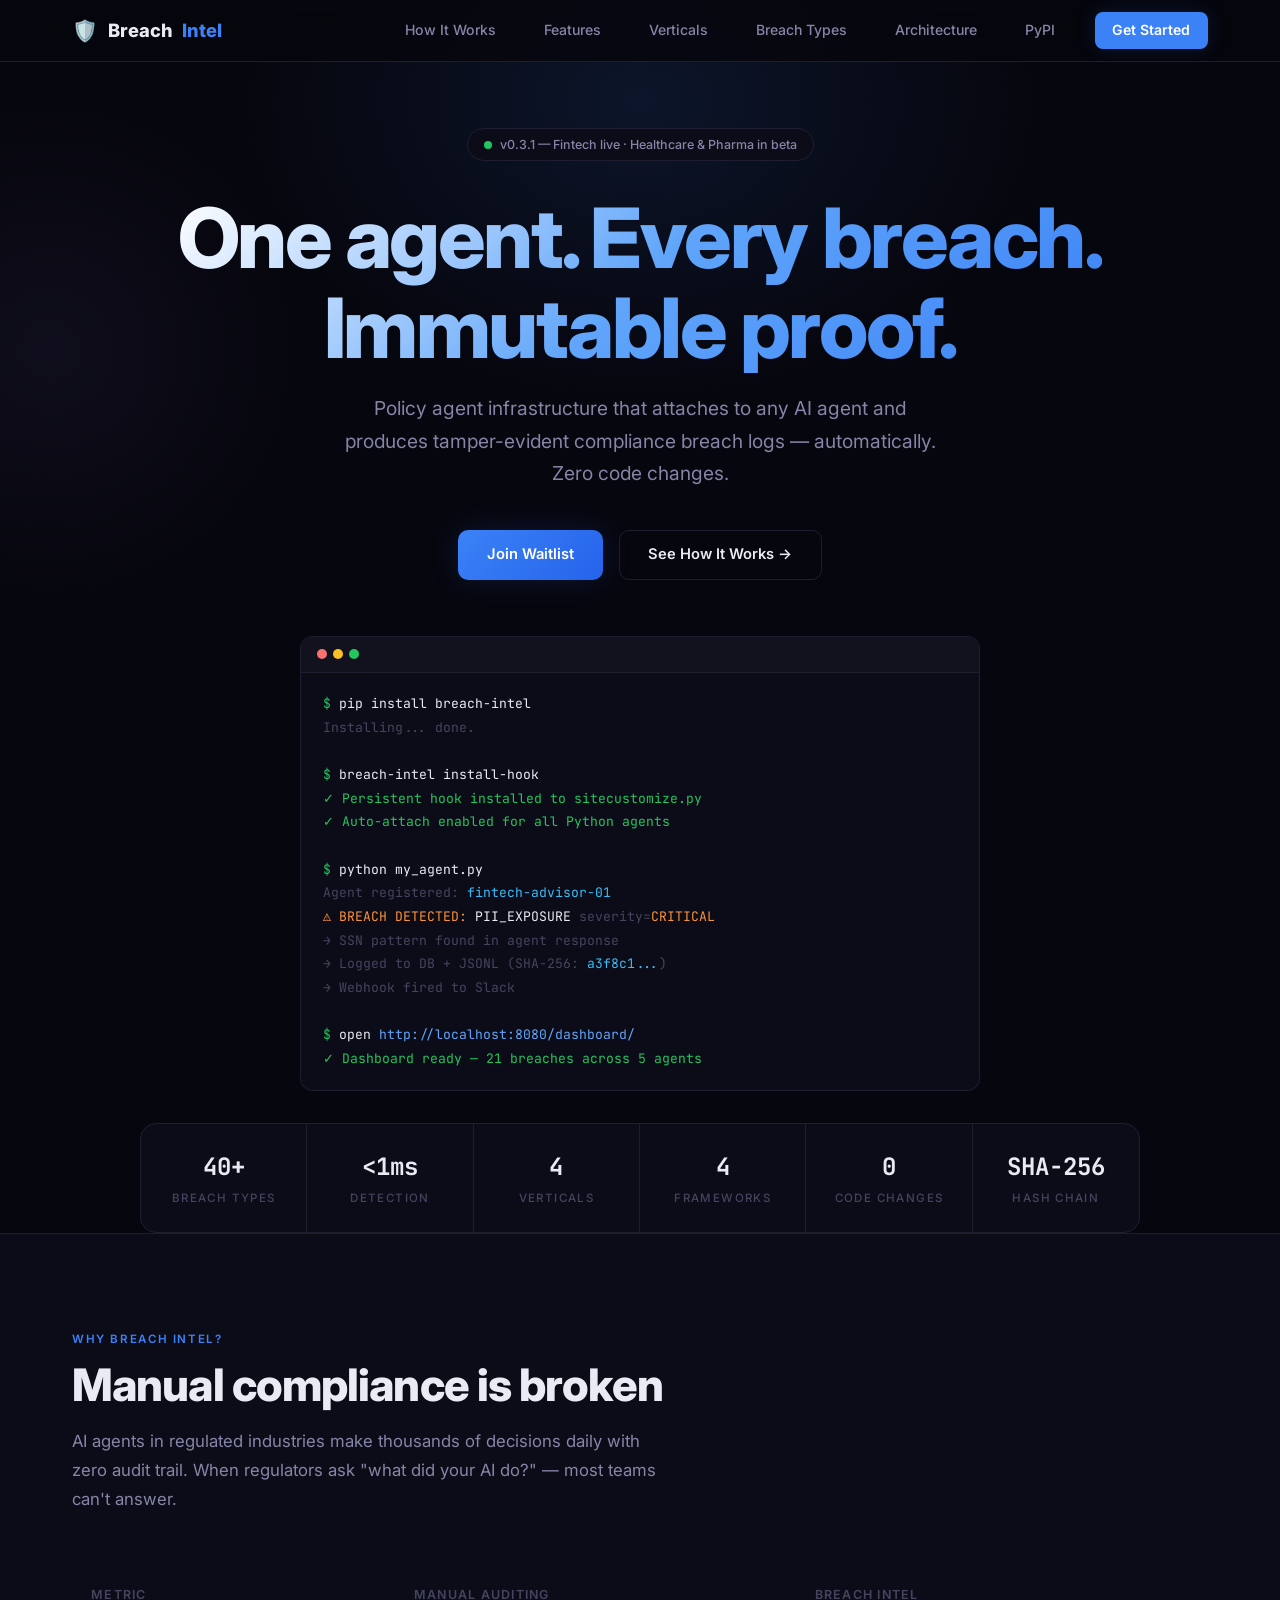
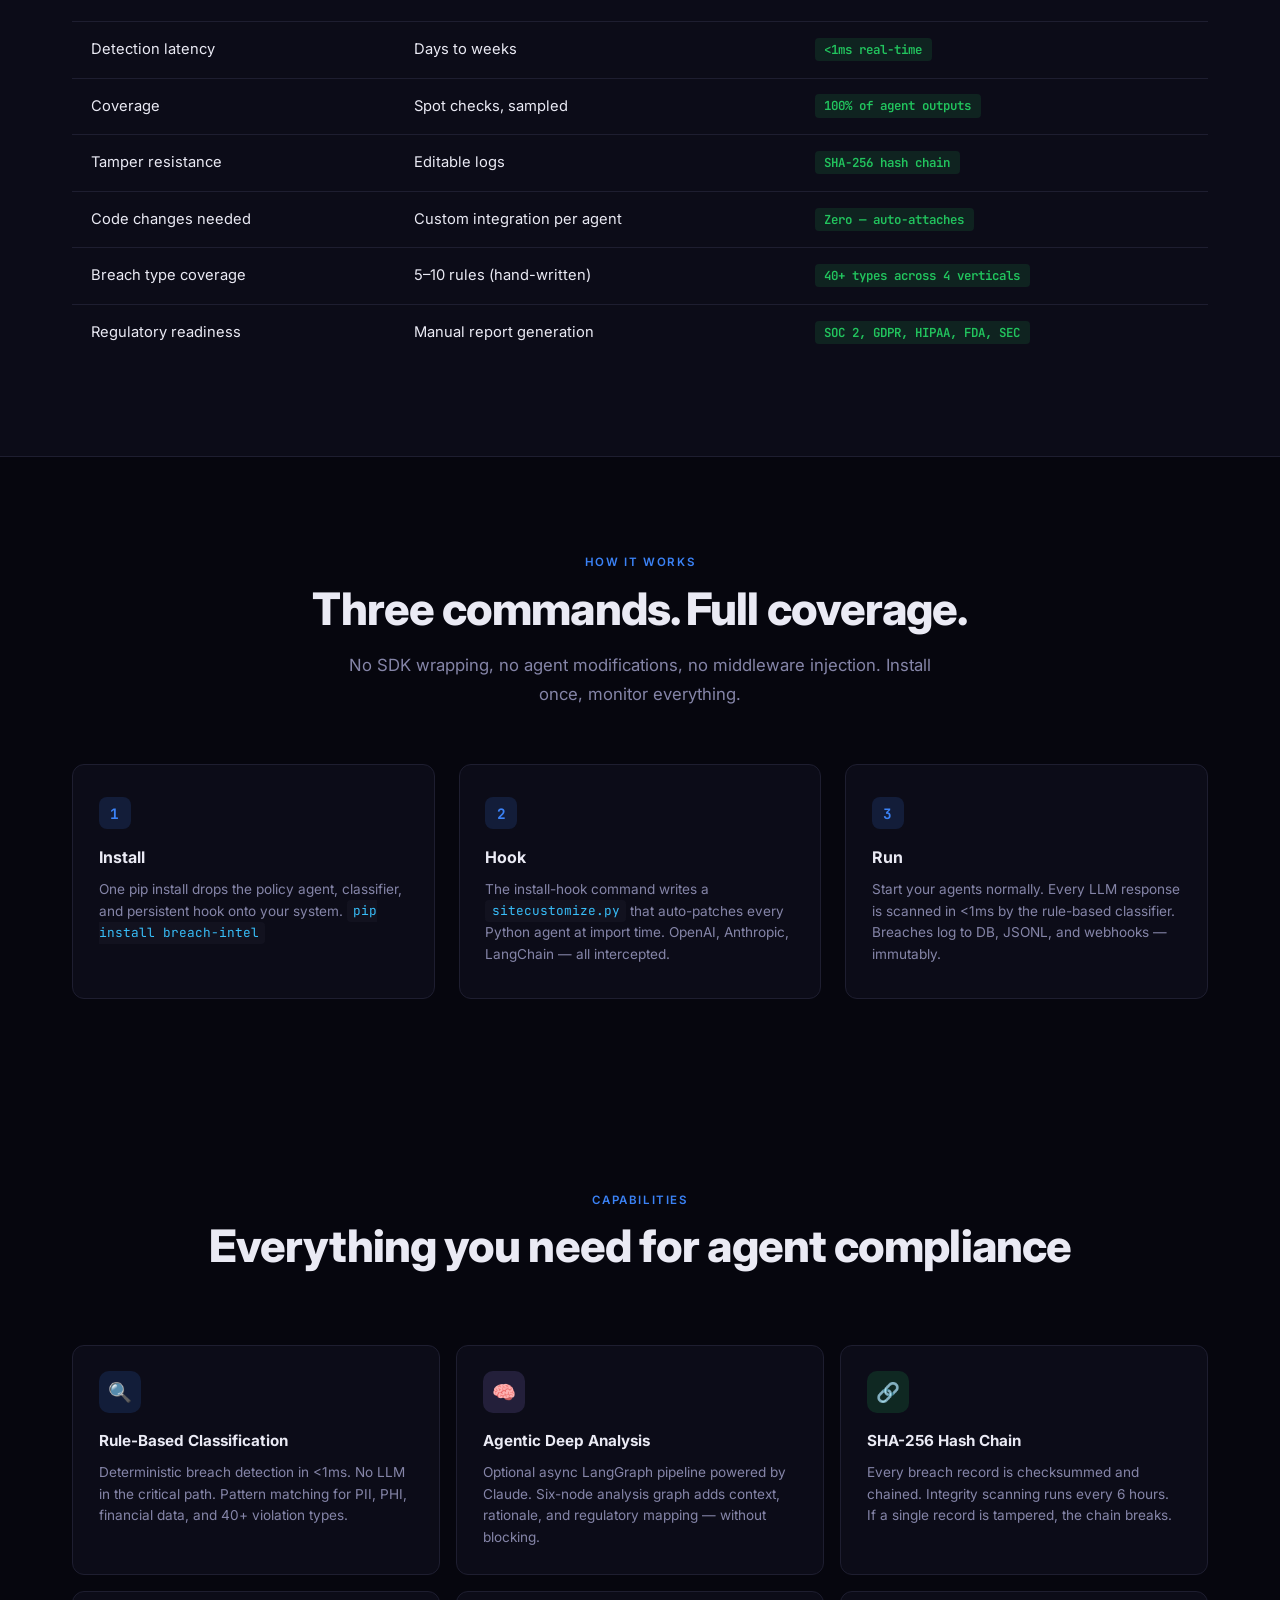
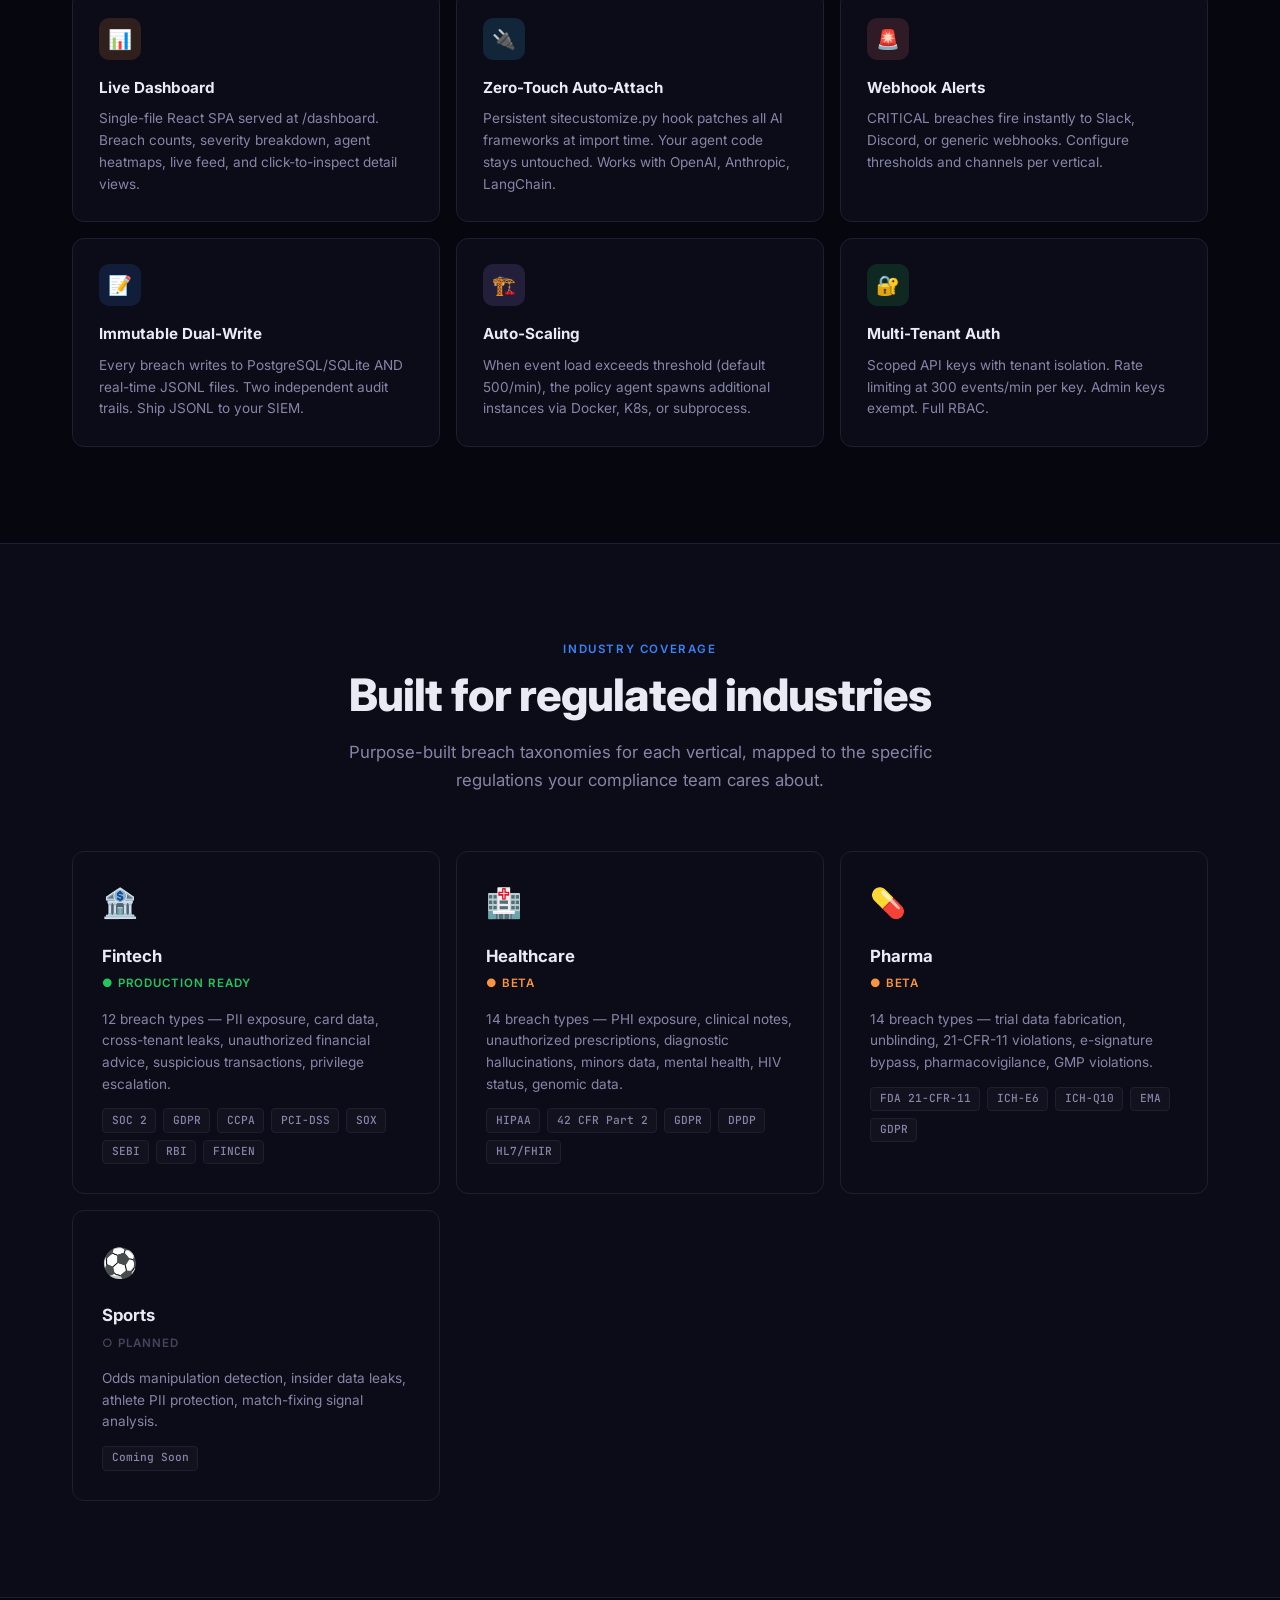
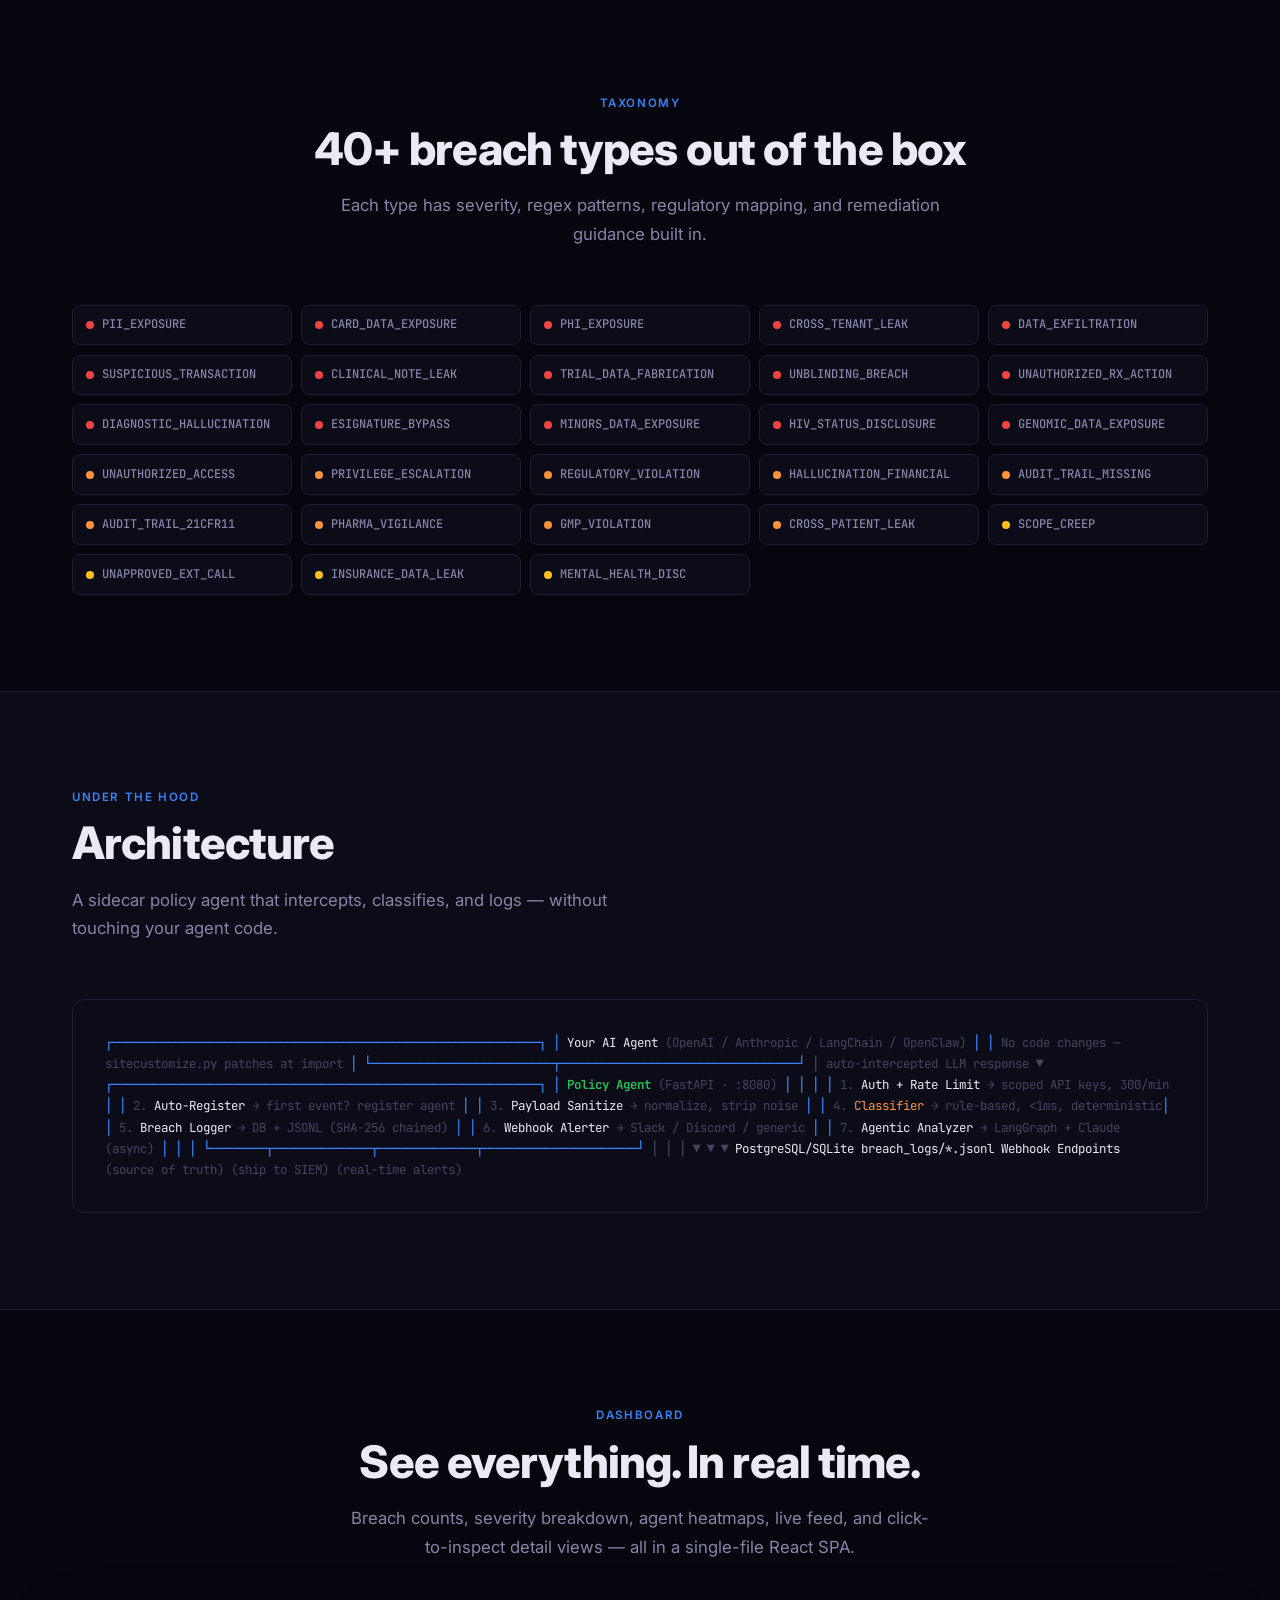
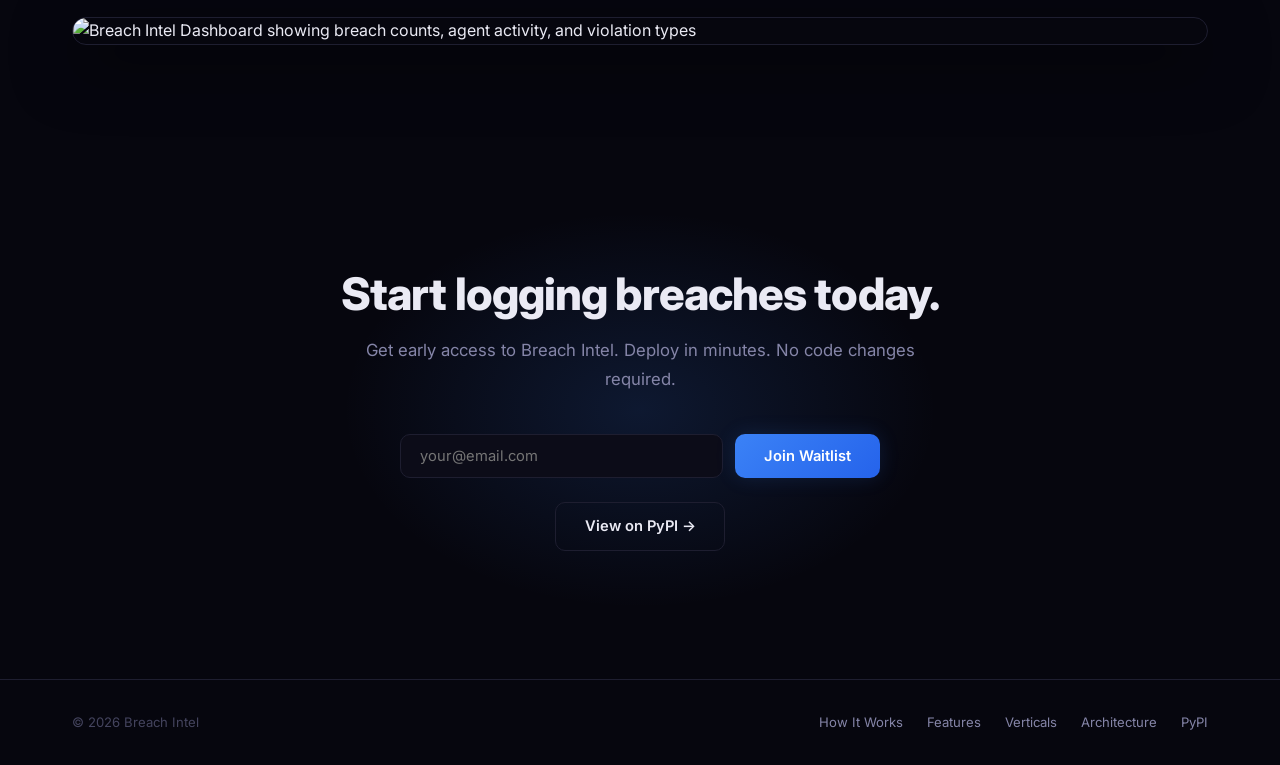
==== index.html @ ddb4b216 "Redesign landing page in SuperFastClaw style" ====
<!DOCTYPE html>
<html lang="en">
<head>
  <meta charset="UTF-8">
  <meta name="viewport" content="width=device-width, initial-scale=1.0">
  <title>Breach Intel — The Audit Layer for AI Agents</title>
  <meta name="description" content="Attach to any AI agent. Log every compliance breach. Immutably. Zero code changes.">
  <meta property="og:title" content="Breach Intel — The Audit Layer for AI Agents">
  <meta property="og:description" content="Policy agent infrastructure that attaches to any AI agent and produces tamper-evident breach audit logs — automatically.">
  <meta property="og:type" content="website">
  <meta name="twitter:card" content="summary_large_image">
  <link rel="icon" href="data:image/svg+xml,<svg xmlns='http://www.w3.org/2000/svg' viewBox='0 0 100 100'><text y='.9em' font-size='90'>🛡️</text></svg>">
  <link rel="preconnect" href="https://fonts.googleapis.com">
  <link rel="preconnect" href="https://fonts.gstatic.com" crossorigin>
  <link href="https://fonts.googleapis.com/css2?family=Inter:wght@400;500;600;700;800&family=JetBrains+Mono:wght@400;500;600&display=swap" rel="stylesheet">
  <style>
    :root {
      --bg: #06060e;
      --bg-surface: #0c0c18;
      --bg-elevated: #12121f;
      --border: #1e1e30;
      --border-hover: #2a2a44;
      --accent: #3b82f6;
      --accent-secondary: #60a5fa;
      --accent-glow: rgba(59, 130, 246, 0.15);
      --accent-glow-strong: rgba(59, 130, 246, 0.3);
      --text: #eaeaf4;
      --text-muted: #8585a8;
      --text-faint: #44445e;
      --red: #f87171;
      --orange: #fb923c;
      --yellow: #fbbf24;
      --green: #22c55e;
      --purple: #a78bfa;
      --cyan: #38bdf8;
      --critical: #ef4444;
    }

    * { margin: 0; padding: 0; box-sizing: border-box; }

    html { scroll-behavior: smooth; }

    body {
      font-family: 'Inter', -apple-system, BlinkMacSystemFont, 'Segoe UI', sans-serif;
      background: var(--bg);
      color: var(--text);
      line-height: 1.6;
      overflow-x: hidden;
    }

    code, pre, .mono {
      font-family: 'JetBrains Mono', 'Fira Code', monospace;
    }

    .container {
      max-width: 1200px;
      margin: 0 auto;
      padding: 0 2rem;
    }

    /* ── Nav ── */
    nav {
      position: fixed;
      top: 0;
      width: 100%;
      z-index: 100;
      background: rgba(6, 6, 14, 0.85);
      backdrop-filter: blur(20px);
      -webkit-backdrop-filter: blur(20px);
      border-bottom: 1px solid var(--border);
      padding: 0.75rem 0;
    }
    .nav-inner {
      max-width: 1200px;
      margin: 0 auto;
      padding: 0 2rem;
      display: flex;
      align-items: center;
      justify-content: space-between;
    }
    .nav-brand {
      display: flex;
      align-items: center;
      gap: 0.6rem;
      font-weight: 800;
      font-size: 1.15rem;
      color: var(--text);
      text-decoration: none;
    }
    .nav-brand .shield { font-size: 1.3rem; }
    .nav-brand .highlight { color: var(--accent); }
    .nav-links { display: flex; gap: 2rem; align-items: center; }
    .nav-links a {
      color: var(--text-muted);
      text-decoration: none;
      font-size: 0.88rem;
      font-weight: 500;
      transition: color 0.2s;
      padding: 0.3rem 0.5rem;
      border-radius: 6px;
    }
    .nav-links a:hover { color: var(--text); background: rgba(255,255,255,0.04); }
    .nav-cta {
      background: var(--accent) !important;
      color: #fff !important;
      padding: 0.45rem 1.1rem !important;
      border-radius: 8px !important;
      font-weight: 600 !important;
      box-shadow: 0 0 20px var(--accent-glow);
      transition: all 0.2s !important;
    }
    .nav-cta:hover {
      background: #2563eb !important;
      box-shadow: 0 0 30px var(--accent-glow-strong) !important;
      transform: translateY(-1px) !important;
    }

    /* ── Hero ── */
    .hero {
      min-height: 100vh;
      display: flex;
      flex-direction: column;
      align-items: center;
      justify-content: center;
      text-align: center;
      padding: 8rem 2rem 4rem;
      position: relative;
      overflow: hidden;
    }
    .hero::before {
      content: '';
      position: absolute;
      top: -200px;
      left: 50%;
      transform: translateX(-50%);
      width: 800px;
      height: 600px;
      background: radial-gradient(ellipse, rgba(59,130,246,0.12) 0%, transparent 70%);
      pointer-events: none;
    }
    .hero::after {
      content: '';
      position: absolute;
      top: 100px;
      left: -200px;
      width: 500px;
      height: 500px;
      background: radial-gradient(ellipse, rgba(167,139,250,0.06) 0%, transparent 70%);
      pointer-events: none;
    }

    .hero-badge {
      display: inline-flex;
      align-items: center;
      gap: 0.5rem;
      padding: 0.35rem 1rem;
      border: 1px solid var(--border);
      border-radius: 100px;
      font-size: 0.78rem;
      font-weight: 500;
      color: var(--text-muted);
      background: var(--bg-surface);
      margin-bottom: 2rem;
      position: relative;
      z-index: 1;
    }
    .pulse-dot {
      width: 8px;
      height: 8px;
      border-radius: 50%;
      background: var(--green);
      animation: pulse 2s ease-in-out infinite;
    }
    @keyframes pulse {
      0%, 100% { opacity: 1; }
      50% { opacity: 0.4; }
    }

    .hero h1 {
      font-size: clamp(2.8rem, 7vw, 5.2rem);
      font-weight: 800;
      line-height: 1.08;
      letter-spacing: -0.03em;
      margin-bottom: 1.2rem;
      position: relative;
      z-index: 1;
      background: linear-gradient(135deg, #fff 0%, var(--accent-secondary) 50%, var(--accent) 100%);
      -webkit-background-clip: text;
      -webkit-text-fill-color: transparent;
      background-clip: text;
    }

    .hero-sub {
      font-size: clamp(1rem, 2vw, 1.2rem);
      color: var(--text-muted);
      max-width: 600px;
      margin: 0 auto 2.5rem;
      line-height: 1.7;
      position: relative;
      z-index: 1;
    }

    .hero-ctas {
      display: flex;
      gap: 1rem;
      justify-content: center;
      flex-wrap: wrap;
      margin-bottom: 3.5rem;
      position: relative;
      z-index: 1;
    }

    .btn {
      display: inline-flex;
      align-items: center;
      gap: 0.5rem;
      padding: 0.75rem 1.8rem;
      border-radius: 10px;
      font-size: 0.92rem;
      font-weight: 600;
      text-decoration: none;
      transition: all 0.2s;
      cursor: pointer;
      border: none;
      font-family: inherit;
    }
    .btn-primary {
      background: linear-gradient(135deg, var(--accent), #2563eb);
      color: #fff;
      box-shadow: 0 0 30px var(--accent-glow);
    }
    .btn-primary:hover {
      box-shadow: 0 0 40px var(--accent-glow-strong);
      transform: translateY(-2px);
    }
    .btn-ghost {
      background: transparent;
      color: var(--text);
      border: 1px solid var(--border);
    }
    .btn-ghost:hover {
      border-color: var(--border-hover);
      background: rgba(255,255,255,0.03);
      transform: translateY(-2px);
    }

    /* ── Terminal ── */
    .terminal {
      background: var(--bg-surface);
      border: 1px solid var(--border);
      border-radius: 12px;
      max-width: 680px;
      width: 100%;
      text-align: left;
      overflow: hidden;
      position: relative;
      z-index: 1;
    }
    .terminal-bar {
      display: flex;
      align-items: center;
      gap: 6px;
      padding: 0.8rem 1rem;
      background: var(--bg-elevated);
      border-bottom: 1px solid var(--border);
    }
    .terminal-dot {
      width: 10px;
      height: 10px;
      border-radius: 50%;
    }
    .terminal-dot.r { background: #f87171; }
    .terminal-dot.y { background: #fbbf24; }
    .terminal-dot.g { background: #22c55e; }
    .terminal-body {
      padding: 1.2rem 1.4rem;
      font-family: 'JetBrains Mono', monospace;
      font-size: 0.82rem;
      line-height: 1.8;
      color: var(--text-muted);
      overflow-x: auto;
    }
    .terminal-body .prompt { color: var(--green); }
    .terminal-body .cmd { color: var(--text); }
    .terminal-body .flag { color: var(--cyan); }
    .terminal-body .output { color: var(--text-faint); }
    .terminal-body .success { color: var(--green); }
    .terminal-body .warn { color: var(--orange); }
    .terminal-body .url { color: var(--accent-secondary); }

    /* ── Stats Bar ── */
    .stats-bar {
      border: 1px solid var(--border);
      border-radius: 16px;
      background: var(--bg-surface);
      display: grid;
      grid-template-columns: repeat(6, 1fr);
      max-width: 1000px;
      margin: -2rem auto 0;
      position: relative;
      z-index: 2;
    }
    .stat-cell {
      padding: 1.5rem 1rem;
      text-align: center;
      border-right: 1px solid var(--border);
    }
    .stat-cell:last-child { border-right: none; }
    .stat-value {
      font-family: 'JetBrains Mono', monospace;
      font-size: 1.5rem;
      font-weight: 700;
      color: var(--text);
      margin-bottom: 0.2rem;
    }
    .stat-label {
      font-size: 0.72rem;
      text-transform: uppercase;
      letter-spacing: 0.12em;
      color: var(--text-faint);
      font-weight: 500;
    }

    /* ── Section Common ── */
    section {
      padding: 6rem 0;
    }
    .section-eyebrow {
      font-size: 0.72rem;
      text-transform: uppercase;
      letter-spacing: 0.14em;
      color: var(--accent);
      font-weight: 600;
      margin-bottom: 0.75rem;
    }
    .section-title {
      font-size: clamp(1.8rem, 3.5vw, 2.8rem);
      font-weight: 800;
      letter-spacing: -0.02em;
      margin-bottom: 1rem;
      line-height: 1.15;
    }
    .section-sub {
      font-size: 1.05rem;
      color: var(--text-muted);
      max-width: 600px;
      line-height: 1.7;
    }
    .section-header {
      margin-bottom: 3.5rem;
    }
    .section-header.center {
      text-align: center;
      display: flex;
      flex-direction: column;
      align-items: center;
    }

    /* ── Comparison Table ── */
    .comparison-section {
      background: var(--bg-surface);
      border-top: 1px solid var(--border);
      border-bottom: 1px solid var(--border);
    }
    .comparison-table {
      width: 100%;
      border-collapse: collapse;
      margin-top: 0.5rem;
    }
    .comparison-table th {
      text-align: left;
      padding: 1rem 1.2rem;
      font-size: 0.78rem;
      text-transform: uppercase;
      letter-spacing: 0.1em;
      color: var(--text-faint);
      border-bottom: 1px solid var(--border);
      font-weight: 600;
    }
    .comparison-table td {
      padding: 1rem 1.2rem;
      border-bottom: 1px solid var(--border);
      font-size: 0.92rem;
      transition: opacity 0.2s;
    }
    .comparison-table tr:hover td { opacity: 0.85; }
    .comparison-table tr:last-child td { border-bottom: none; }
    .badge-green {
      background: rgba(34,197,94,0.12);
      color: var(--green);
      padding: 0.2rem 0.6rem;
      border-radius: 4px;
      font-size: 0.78rem;
      font-weight: 600;
      font-family: 'JetBrains Mono', monospace;
    }
    .badge-red {
      background: rgba(248,113,113,0.12);
      color: var(--red);
      padding: 0.2rem 0.6rem;
      border-radius: 4px;
      font-size: 0.78rem;
      font-weight: 600;
    }
    .badge-yellow {
      background: rgba(251,191,36,0.12);
      color: var(--yellow);
      padding: 0.2rem 0.6rem;
      border-radius: 4px;
      font-size: 0.78rem;
      font-weight: 600;
    }

    /* ── Features Grid ── */
    .features-grid {
      display: grid;
      grid-template-columns: repeat(auto-fill, minmax(320px, 1fr));
      gap: 1rem;
    }
    .feature-card {
      background: var(--bg-surface);
      border: 1px solid var(--border);
      border-radius: 12px;
      padding: 1.6rem;
      transition: all 0.2s;
    }
    .feature-card:hover {
      border-color: var(--border-hover);
      transform: translateY(-2px);
      background: var(--bg-elevated);
    }
    .feature-icon {
      width: 42px;
      height: 42px;
      border-radius: 10px;
      display: flex;
      align-items: center;
      justify-content: center;
      font-size: 1.2rem;
      margin-bottom: 1rem;
    }
    .feature-icon.blue { background: rgba(59,130,246,0.15); }
    .feature-icon.green { background: rgba(34,197,94,0.15); }
    .feature-icon.orange { background: rgba(251,146,60,0.15); }
    .feature-icon.purple { background: rgba(167,139,250,0.15); }
    .feature-icon.red { background: rgba(248,113,113,0.15); }
    .feature-icon.cyan { background: rgba(56,189,248,0.15); }
    .feature-card h3 {
      font-size: 0.95rem;
      font-weight: 700;
      margin-bottom: 0.5rem;
    }
    .feature-card p {
      font-size: 0.85rem;
      color: var(--text-muted);
      line-height: 1.6;
    }

    /* ── Verticals ── */
    .verticals-grid {
      display: grid;
      grid-template-columns: repeat(auto-fill, minmax(280px, 1fr));
      gap: 1rem;
    }
    .vertical-card {
      background: var(--bg-surface);
      border: 1px solid var(--border);
      border-radius: 12px;
      padding: 1.8rem;
      transition: all 0.2s;
    }
    .vertical-card:hover {
      border-color: var(--border-hover);
      transform: translateY(-2px);
    }
    .vertical-card .icon {
      font-size: 1.8rem;
      margin-bottom: 1rem;
    }
    .vertical-card h3 {
      font-size: 1.05rem;
      font-weight: 700;
      margin-bottom: 0.3rem;
    }
    .vertical-card .status {
      font-size: 0.72rem;
      text-transform: uppercase;
      letter-spacing: 0.08em;
      font-weight: 600;
      margin-bottom: 1rem;
    }
    .vertical-card .status.live { color: var(--green); }
    .vertical-card .status.beta { color: var(--orange); }
    .vertical-card .status.planned { color: var(--text-faint); }
    .vertical-card .regs {
      display: flex;
      flex-wrap: wrap;
      gap: 0.4rem;
      margin-top: 0.8rem;
    }
    .reg-tag {
      background: var(--bg-elevated);
      border: 1px solid var(--border);
      padding: 0.15rem 0.55rem;
      border-radius: 4px;
      font-size: 0.7rem;
      font-family: 'JetBrains Mono', monospace;
      color: var(--text-muted);
      font-weight: 500;
    }

    /* ── Breach Types Showcase ── */
    .breach-types-grid {
      display: grid;
      grid-template-columns: repeat(auto-fill, minmax(200px, 1fr));
      gap: 0.6rem;
    }
    .breach-chip {
      display: flex;
      align-items: center;
      gap: 0.5rem;
      background: var(--bg-surface);
      border: 1px solid var(--border);
      border-radius: 8px;
      padding: 0.6rem 0.8rem;
      transition: all 0.2s;
    }
    .breach-chip:hover {
      border-color: var(--border-hover);
      transform: translateY(-1px);
    }
    .breach-chip .dot {
      width: 8px;
      height: 8px;
      border-radius: 50%;
      flex-shrink: 0;
    }
    .breach-chip .dot.critical { background: var(--critical); }
    .breach-chip .dot.high { background: var(--orange); }
    .breach-chip .dot.medium { background: var(--yellow); }
    .breach-chip .name {
      font-size: 0.75rem;
      font-family: 'JetBrains Mono', monospace;
      color: var(--text-muted);
      font-weight: 500;
    }

    /* ── Architecture ── */
    .arch-diagram {
      background: var(--bg-surface);
      border: 1px solid var(--border);
      border-radius: 12px;
      padding: 2rem;
      overflow-x: auto;
      font-family: 'JetBrains Mono', monospace;
      font-size: 0.78rem;
      line-height: 1.7;
      color: var(--text-muted);
    }
    .arch-diagram .layer { color: var(--accent); font-weight: 600; }
    .arch-diagram .component { color: var(--text); }
    .arch-diagram .detail { color: var(--text-faint); }
    .arch-diagram .arrow { color: var(--text-faint); }
    .arch-diagram .highlight { color: var(--green); font-weight: 600; }
    .arch-diagram .warn-text { color: var(--orange); }

    /* ── Dashboard Preview ── */
    .dashboard-preview {
      border: 1px solid var(--border);
      border-radius: 16px;
      overflow: hidden;
      box-shadow: 0 20px 60px rgba(0,0,0,0.5);
      margin-top: 2rem;
    }
    .dashboard-preview img {
      width: 100%;
      display: block;
    }

    /* ── CTA ── */
    .cta-section {
      text-align: center;
      padding: 8rem 2rem;
      position: relative;
      overflow: hidden;
    }
    .cta-section::before {
      content: '';
      position: absolute;
      top: 50%;
      left: 50%;
      transform: translate(-50%, -50%);
      width: 600px;
      height: 400px;
      background: radial-gradient(ellipse, var(--accent-glow) 0%, transparent 70%);
      pointer-events: none;
    }
    .cta-section .section-title {
      position: relative;
      z-index: 1;
    }
    .cta-section .section-sub {
      margin: 0 auto 2.5rem;
      position: relative;
      z-index: 1;
    }
    .cta-buttons {
      display: flex;
      gap: 1rem;
      justify-content: center;
      flex-wrap: wrap;
      position: relative;
      z-index: 1;
    }

    .waitlist-form {
      display: flex;
      gap: 0.75rem;
      justify-content: center;
      flex-wrap: wrap;
      max-width: 480px;
      margin: 0 auto;
      position: relative;
      z-index: 1;
    }
    .waitlist-form input[type="email"] {
      flex: 1;
      min-width: 240px;
      padding: 0.75rem 1.2rem;
      border-radius: 10px;
      border: 1px solid var(--border);
      background: var(--bg-surface);
      color: var(--text);
      font-family: inherit;
      font-size: 0.92rem;
      outline: none;
      transition: border-color 0.2s;
    }
    .waitlist-form input[type="email"]:focus {
      border-color: var(--accent);
    }
    .waitlist-form button {
      padding: 0.75rem 1.8rem;
      border-radius: 10px;
      background: linear-gradient(135deg, var(--accent), #2563eb);
      color: #fff;
      font-weight: 600;
      font-size: 0.92rem;
      border: none;
      cursor: pointer;
      font-family: inherit;
      box-shadow: 0 0 20px var(--accent-glow);
      transition: all 0.2s;
    }
    .waitlist-form button:hover {
      box-shadow: 0 0 30px var(--accent-glow-strong);
      transform: translateY(-1px);
    }

    /* ── Footer ── */
    footer {
      border-top: 1px solid var(--border);
      padding: 2rem 0;
    }
    .footer-inner {
      max-width: 1200px;
      margin: 0 auto;
      padding: 0 2rem;
      display: flex;
      align-items: center;
      justify-content: space-between;
    }
    .footer-copy {
      font-size: 0.82rem;
      color: var(--text-faint);
    }
    .footer-links {
      display: flex;
      gap: 1.5rem;
    }
    .footer-links a {
      font-size: 0.82rem;
      color: var(--text-muted);
      text-decoration: none;
      transition: color 0.2s;
    }
    .footer-links a:hover { color: var(--text); }

    /* ── How It Works ── */
    .steps {
      display: grid;
      grid-template-columns: repeat(3, 1fr);
      gap: 1.5rem;
      counter-reset: step;
    }
    .step {
      background: var(--bg-surface);
      border: 1px solid var(--border);
      border-radius: 12px;
      padding: 2rem 1.6rem;
      position: relative;
      counter-increment: step;
      transition: all 0.2s;
    }
    .step:hover {
      border-color: var(--border-hover);
      transform: translateY(-2px);
    }
    .step::before {
      content: counter(step);
      display: flex;
      align-items: center;
      justify-content: center;
      width: 32px;
      height: 32px;
      border-radius: 8px;
      background: var(--accent-glow);
      color: var(--accent);
      font-weight: 700;
      font-size: 0.9rem;
      margin-bottom: 1rem;
      font-family: 'JetBrains Mono', monospace;
    }
    .step h3 {
      font-size: 1rem;
      font-weight: 700;
      margin-bottom: 0.5rem;
    }
    .step p {
      font-size: 0.85rem;
      color: var(--text-muted);
      line-height: 1.6;
    }
    .step code {
      background: var(--bg-elevated);
      padding: 0.15rem 0.4rem;
      border-radius: 4px;
      font-size: 0.8rem;
      color: var(--cyan);
    }

    /* ── Responsive ── */
    @media (max-width: 768px) {
      .nav-links { display: none; }
      .stats-bar { grid-template-columns: repeat(3, 1fr); }
      .steps { grid-template-columns: 1fr; }
      .features-grid { grid-template-columns: 1fr; }
      .verticals-grid { grid-template-columns: 1fr; }
      .comparison-table { font-size: 0.82rem; }
      .hero { padding: 7rem 1.5rem 3rem; }
    }
    @media (max-width: 480px) {
      .stats-bar { grid-template-columns: repeat(2, 1fr); }
      .breach-types-grid { grid-template-columns: 1fr; }
    }
  </style>
</head>
<body>

  <!-- Nav -->
  <nav>
    <div class="nav-inner">
      <a href="#" class="nav-brand">
        <span class="shield">🛡️</span>
        Breach<span class="highlight">Intel</span>
      </a>
      <div class="nav-links">
        <a href="#how-it-works">How It Works</a>
        <a href="#features">Features</a>
        <a href="#verticals">Verticals</a>
        <a href="#breach-types">Breach Types</a>
        <a href="#architecture">Architecture</a>
        <a href="https://pypi.org/project/breach-intel/" target="_blank">PyPI</a>
        <a href="#get-started" class="nav-cta">Get Started</a>
      </div>
    </div>
  </nav>

  <!-- Hero -->
  <section class="hero">
    <div class="hero-badge">
      <span class="pulse-dot"></span>
      v0.3.1 — Fintech live · Healthcare & Pharma in beta
    </div>
    <h1>One agent. Every breach.<br>Immutable proof.</h1>
    <p class="hero-sub">
      Policy agent infrastructure that attaches to any AI agent and produces
      tamper-evident compliance breach logs — automatically. Zero code changes.
    </p>
    <div class="hero-ctas">
      <a href="#get-started" class="btn btn-primary">Join Waitlist</a>
      <a href="#how-it-works" class="btn btn-ghost">See How It Works →</a>
    </div>
    <div class="terminal">
      <div class="terminal-bar">
        <span class="terminal-dot r"></span>
        <span class="terminal-dot y"></span>
        <span class="terminal-dot g"></span>
      </div>
      <div class="terminal-body">
        <span class="prompt">$</span> <span class="cmd">pip install breach-intel</span><br>
        <span class="output">Installing... done.</span><br><br>
        <span class="prompt">$</span> <span class="cmd">breach-intel install-hook</span><br>
        <span class="success">✓ Persistent hook installed to sitecustomize.py</span><br>
        <span class="success">✓ Auto-attach enabled for all Python agents</span><br><br>
        <span class="prompt">$</span> <span class="cmd">python my_agent.py</span><br>
        <span class="output">Agent registered: <span class="flag">fintech-advisor-01</span></span><br>
        <span class="warn">⚠ BREACH DETECTED:</span> <span class="cmd">PII_EXPOSURE</span> <span class="output">severity=</span><span class="warn">CRITICAL</span><br>
        <span class="output">  → SSN pattern found in agent response</span><br>
        <span class="output">  → Logged to DB + JSONL (SHA-256: <span class="flag">a3f8c1...</span>)</span><br>
        <span class="output">  → Webhook fired to Slack</span><br><br>
        <span class="prompt">$</span> <span class="cmd">open</span> <span class="url">http://localhost:8080/dashboard/</span><br>
        <span class="success">✓ Dashboard ready — 21 breaches across 5 agents</span>
      </div>
    </div>
  </section>

  <!-- Stats Bar -->
  <div class="container">
    <div class="stats-bar">
      <div class="stat-cell">
        <div class="stat-value">40+</div>
        <div class="stat-label">Breach Types</div>
      </div>
      <div class="stat-cell">
        <div class="stat-value">&lt;1ms</div>
        <div class="stat-label">Detection</div>
      </div>
      <div class="stat-cell">
        <div class="stat-value">4</div>
        <div class="stat-label">Verticals</div>
      </div>
      <div class="stat-cell">
        <div class="stat-value">4</div>
        <div class="stat-label">Frameworks</div>
      </div>
      <div class="stat-cell">
        <div class="stat-value">0</div>
        <div class="stat-label">Code Changes</div>
      </div>
      <div class="stat-cell">
        <div class="stat-value">SHA-256</div>
        <div class="stat-label">Hash Chain</div>
      </div>
    </div>
  </div>

  <!-- Why Breach Intel -->
  <section class="comparison-section">
    <div class="container">
      <div class="section-header">
        <div class="section-eyebrow">Why Breach Intel?</div>
        <h2 class="section-title">Manual compliance is broken</h2>
        <p class="section-sub">AI agents in regulated industries make thousands of decisions daily with zero audit trail. When regulators ask "what did your AI do?" — most teams can't answer.</p>
      </div>
      <table class="comparison-table">
        <thead>
          <tr>
            <th>Metric</th>
            <th>Manual Auditing</th>
            <th>Breach Intel</th>
          </tr>
        </thead>
        <tbody>
          <tr>
            <td>Detection latency</td>
            <td>Days to weeks</td>
            <td><span class="badge-green">&lt;1ms real-time</span></td>
          </tr>
          <tr>
            <td>Coverage</td>
            <td>Spot checks, sampled</td>
            <td><span class="badge-green">100% of agent outputs</span></td>
          </tr>
          <tr>
            <td>Tamper resistance</td>
            <td>Editable logs</td>
            <td><span class="badge-green">SHA-256 hash chain</span></td>
          </tr>
          <tr>
            <td>Code changes needed</td>
            <td>Custom integration per agent</td>
            <td><span class="badge-green">Zero — auto-attaches</span></td>
          </tr>
          <tr>
            <td>Breach type coverage</td>
            <td>5–10 rules (hand-written)</td>
            <td><span class="badge-green">40+ types across 4 verticals</span></td>
          </tr>
          <tr>
            <td>Regulatory readiness</td>
            <td>Manual report generation</td>
            <td><span class="badge-green">SOC 2, GDPR, HIPAA, FDA, SEC</span></td>
          </tr>
        </tbody>
      </table>
    </div>
  </section>

  <!-- How It Works -->
  <section id="how-it-works">
    <div class="container">
      <div class="section-header center">
        <div class="section-eyebrow">How It Works</div>
        <h2 class="section-title">Three commands. Full coverage.</h2>
        <p class="section-sub">No SDK wrapping, no agent modifications, no middleware injection. Install once, monitor everything.</p>
      </div>
      <div class="steps">
        <div class="step">
          <h3>Install</h3>
          <p>One pip install drops the policy agent, classifier, and persistent hook onto your system. <code>pip install breach-intel</code></p>
        </div>
        <div class="step">
          <h3>Hook</h3>
          <p>The install-hook command writes a <code>sitecustomize.py</code> that auto-patches every Python agent at import time. OpenAI, Anthropic, LangChain — all intercepted.</p>
        </div>
        <div class="step">
          <h3>Run</h3>
          <p>Start your agents normally. Every LLM response is scanned in &lt;1ms by the rule-based classifier. Breaches log to DB, JSONL, and webhooks — immutably.</p>
        </div>
      </div>
    </div>
  </section>

  <!-- Features -->
  <section id="features">
    <div class="container">
      <div class="section-header center">
        <div class="section-eyebrow">Capabilities</div>
        <h2 class="section-title">Everything you need for agent compliance</h2>
      </div>
      <div class="features-grid">
        <div class="feature-card">
          <div class="feature-icon blue">🔍</div>
          <h3>Rule-Based Classification</h3>
          <p>Deterministic breach detection in &lt;1ms. No LLM in the critical path. Pattern matching for PII, PHI, financial data, and 40+ violation types.</p>
        </div>
        <div class="feature-card">
          <div class="feature-icon purple">🧠</div>
          <h3>Agentic Deep Analysis</h3>
          <p>Optional async LangGraph pipeline powered by Claude. Six-node analysis graph adds context, rationale, and regulatory mapping — without blocking.</p>
        </div>
        <div class="feature-card">
          <div class="feature-icon green">🔗</div>
          <h3>SHA-256 Hash Chain</h3>
          <p>Every breach record is checksummed and chained. Integrity scanning runs every 6 hours. If a single record is tampered, the chain breaks.</p>
        </div>
        <div class="feature-card">
          <div class="feature-icon orange">📊</div>
          <h3>Live Dashboard</h3>
          <p>Single-file React SPA served at /dashboard. Breach counts, severity breakdown, agent heatmaps, live feed, and click-to-inspect detail views.</p>
        </div>
        <div class="feature-card">
          <div class="feature-icon cyan">🔌</div>
          <h3>Zero-Touch Auto-Attach</h3>
          <p>Persistent sitecustomize.py hook patches all AI frameworks at import time. Your agent code stays untouched. Works with OpenAI, Anthropic, LangChain.</p>
        </div>
        <div class="feature-card">
          <div class="feature-icon red">🚨</div>
          <h3>Webhook Alerts</h3>
          <p>CRITICAL breaches fire instantly to Slack, Discord, or generic webhooks. Configure thresholds and channels per vertical.</p>
        </div>
        <div class="feature-card">
          <div class="feature-icon blue">📝</div>
          <h3>Immutable Dual-Write</h3>
          <p>Every breach writes to PostgreSQL/SQLite AND real-time JSONL files. Two independent audit trails. Ship JSONL to your SIEM.</p>
        </div>
        <div class="feature-card">
          <div class="feature-icon purple">🏗️</div>
          <h3>Auto-Scaling</h3>
          <p>When event load exceeds threshold (default 500/min), the policy agent spawns additional instances via Docker, K8s, or subprocess.</p>
        </div>
        <div class="feature-card">
          <div class="feature-icon green">🔐</div>
          <h3>Multi-Tenant Auth</h3>
          <p>Scoped API keys with tenant isolation. Rate limiting at 300 events/min per key. Admin keys exempt. Full RBAC.</p>
        </div>
      </div>
    </div>
  </section>

  <!-- Verticals -->
  <section id="verticals" class="comparison-section">
    <div class="container">
      <div class="section-header center">
        <div class="section-eyebrow">Industry Coverage</div>
        <h2 class="section-title">Built for regulated industries</h2>
        <p class="section-sub">Purpose-built breach taxonomies for each vertical, mapped to the specific regulations your compliance team cares about.</p>
      </div>
      <div class="verticals-grid">
        <div class="vertical-card">
          <div class="icon">🏦</div>
          <h3>Fintech</h3>
          <div class="status live">● Production Ready</div>
          <p style="font-size:0.85rem;color:var(--text-muted);margin-bottom:0.8rem;">12 breach types — PII exposure, card data, cross-tenant leaks, unauthorized financial advice, suspicious transactions, privilege escalation.</p>
          <div class="regs">
            <span class="reg-tag">SOC 2</span>
            <span class="reg-tag">GDPR</span>
            <span class="reg-tag">CCPA</span>
            <span class="reg-tag">PCI-DSS</span>
            <span class="reg-tag">SOX</span>
            <span class="reg-tag">SEBI</span>
            <span class="reg-tag">RBI</span>
            <span class="reg-tag">FINCEN</span>
          </div>
        </div>
        <div class="vertical-card">
          <div class="icon">🏥</div>
          <h3>Healthcare</h3>
          <div class="status beta">● Beta</div>
          <p style="font-size:0.85rem;color:var(--text-muted);margin-bottom:0.8rem;">14 breach types — PHI exposure, clinical notes, unauthorized prescriptions, diagnostic hallucinations, minors data, mental health, HIV status, genomic data.</p>
          <div class="regs">
            <span class="reg-tag">HIPAA</span>
            <span class="reg-tag">42 CFR Part 2</span>
            <span class="reg-tag">GDPR</span>
            <span class="reg-tag">DPDP</span>
            <span class="reg-tag">HL7/FHIR</span>
          </div>
        </div>
        <div class="vertical-card">
          <div class="icon">💊</div>
          <h3>Pharma</h3>
          <div class="status beta">● Beta</div>
          <p style="font-size:0.85rem;color:var(--text-muted);margin-bottom:0.8rem;">14 breach types — trial data fabrication, unblinding, 21-CFR-11 violations, e-signature bypass, pharmacovigilance, GMP violations.</p>
          <div class="regs">
            <span class="reg-tag">FDA 21-CFR-11</span>
            <span class="reg-tag">ICH-E6</span>
            <span class="reg-tag">ICH-Q10</span>
            <span class="reg-tag">EMA</span>
            <span class="reg-tag">GDPR</span>
          </div>
        </div>
        <div class="vertical-card">
          <div class="icon">⚽</div>
          <h3>Sports</h3>
          <div class="status planned">○ Planned</div>
          <p style="font-size:0.85rem;color:var(--text-muted);margin-bottom:0.8rem;">Odds manipulation detection, insider data leaks, athlete PII protection, match-fixing signal analysis.</p>
          <div class="regs">
            <span class="reg-tag">Coming Soon</span>
          </div>
        </div>
      </div>
    </div>
  </section>

  <!-- Breach Types -->
  <section id="breach-types">
    <div class="container">
      <div class="section-header center">
        <div class="section-eyebrow">Taxonomy</div>
        <h2 class="section-title">40+ breach types out of the box</h2>
        <p class="section-sub">Each type has severity, regex patterns, regulatory mapping, and remediation guidance built in.</p>
      </div>
      <div class="breach-types-grid">
        <div class="breach-chip"><span class="dot critical"></span><span class="name">PII_EXPOSURE</span></div>
        <div class="breach-chip"><span class="dot critical"></span><span class="name">CARD_DATA_EXPOSURE</span></div>
        <div class="breach-chip"><span class="dot critical"></span><span class="name">PHI_EXPOSURE</span></div>
        <div class="breach-chip"><span class="dot critical"></span><span class="name">CROSS_TENANT_LEAK</span></div>
        <div class="breach-chip"><span class="dot critical"></span><span class="name">DATA_EXFILTRATION</span></div>
        <div class="breach-chip"><span class="dot critical"></span><span class="name">SUSPICIOUS_TRANSACTION</span></div>
        <div class="breach-chip"><span class="dot critical"></span><span class="name">CLINICAL_NOTE_LEAK</span></div>
        <div class="breach-chip"><span class="dot critical"></span><span class="name">TRIAL_DATA_FABRICATION</span></div>
        <div class="breach-chip"><span class="dot critical"></span><span class="name">UNBLINDING_BREACH</span></div>
        <div class="breach-chip"><span class="dot critical"></span><span class="name">UNAUTHORIZED_RX_ACTION</span></div>
        <div class="breach-chip"><span class="dot critical"></span><span class="name">DIAGNOSTIC_HALLUCINATION</span></div>
        <div class="breach-chip"><span class="dot critical"></span><span class="name">ESIGNATURE_BYPASS</span></div>
        <div class="breach-chip"><span class="dot critical"></span><span class="name">MINORS_DATA_EXPOSURE</span></div>
        <div class="breach-chip"><span class="dot critical"></span><span class="name">HIV_STATUS_DISCLOSURE</span></div>
        <div class="breach-chip"><span class="dot critical"></span><span class="name">GENOMIC_DATA_EXPOSURE</span></div>
        <div class="breach-chip"><span class="dot high"></span><span class="name">UNAUTHORIZED_ACCESS</span></div>
        <div class="breach-chip"><span class="dot high"></span><span class="name">PRIVILEGE_ESCALATION</span></div>
        <div class="breach-chip"><span class="dot high"></span><span class="name">REGULATORY_VIOLATION</span></div>
        <div class="breach-chip"><span class="dot high"></span><span class="name">HALLUCINATION_FINANCIAL</span></div>
        <div class="breach-chip"><span class="dot high"></span><span class="name">AUDIT_TRAIL_MISSING</span></div>
        <div class="breach-chip"><span class="dot high"></span><span class="name">AUDIT_TRAIL_21CFR11</span></div>
        <div class="breach-chip"><span class="dot high"></span><span class="name">PHARMA_VIGILANCE</span></div>
        <div class="breach-chip"><span class="dot high"></span><span class="name">GMP_VIOLATION</span></div>
        <div class="breach-chip"><span class="dot high"></span><span class="name">CROSS_PATIENT_LEAK</span></div>
        <div class="breach-chip"><span class="dot medium"></span><span class="name">SCOPE_CREEP</span></div>
        <div class="breach-chip"><span class="dot medium"></span><span class="name">UNAPPROVED_EXT_CALL</span></div>
        <div class="breach-chip"><span class="dot medium"></span><span class="name">INSURANCE_DATA_LEAK</span></div>
        <div class="breach-chip"><span class="dot medium"></span><span class="name">MENTAL_HEALTH_DISC</span></div>
      </div>
    </div>
  </section>

  <!-- Architecture -->
  <section id="architecture" class="comparison-section">
    <div class="container">
      <div class="section-header">
        <div class="section-eyebrow">Under the Hood</div>
        <h2 class="section-title">Architecture</h2>
        <p class="section-sub">A sidecar policy agent that intercepts, classifies, and logs — without touching your agent code.</p>
      </div>
      <div class="arch-diagram">
<span class="layer">┌─────────────────────────────────────────────────────────────┐</span>
<span class="layer">│</span>  <span class="component">Your AI Agent</span> <span class="detail">(OpenAI / Anthropic / LangChain / OpenClaw)</span>   <span class="layer">│</span>
<span class="layer">│</span>  <span class="detail">No code changes — sitecustomize.py patches at import</span>       <span class="layer">│</span>
<span class="layer">└──────────────────────────┬──────────────────────────────────┘</span>
                           <span class="arrow">│</span>  <span class="detail">auto-intercepted LLM response</span>
                           <span class="arrow">▼</span>
<span class="layer">┌─────────────────────────────────────────────────────────────┐</span>
<span class="layer">│</span>  <span class="highlight">Policy Agent</span> <span class="detail">(FastAPI · :8080)</span>                              <span class="layer">│</span>
<span class="layer">│</span>                                                             <span class="layer">│</span>
<span class="layer">│</span>  <span class="arrow">1.</span> <span class="component">Auth + Rate Limit</span>   <span class="detail">→ scoped API keys, 300/min</span>       <span class="layer">│</span>
<span class="layer">│</span>  <span class="arrow">2.</span> <span class="component">Auto-Register</span>       <span class="detail">→ first event? register agent</span>    <span class="layer">│</span>
<span class="layer">│</span>  <span class="arrow">3.</span> <span class="component">Payload Sanitize</span>    <span class="detail">→ normalize, strip noise</span>        <span class="layer">│</span>
<span class="layer">│</span>  <span class="arrow">4.</span> <span class="warn-text">Classifier</span>          <span class="detail">→ rule-based, &lt;1ms, deterministic</span><span class="layer">│</span>
<span class="layer">│</span>  <span class="arrow">5.</span> <span class="component">Breach Logger</span>       <span class="detail">→ DB + JSONL (SHA-256 chained)</span>   <span class="layer">│</span>
<span class="layer">│</span>  <span class="arrow">6.</span> <span class="component">Webhook Alerter</span>     <span class="detail">→ Slack / Discord / generic</span>     <span class="layer">│</span>
<span class="layer">│</span>  <span class="arrow">7.</span> <span class="component">Agentic Analyzer</span>    <span class="detail">→ LangGraph + Claude (async)</span>    <span class="layer">│</span>
<span class="layer">│</span>                                                             <span class="layer">│</span>
<span class="layer">└────────┬──────────────┬──────────────┬──────────────────────┘</span>
         <span class="arrow">│</span>              <span class="arrow">│</span>              <span class="arrow">│</span>
         <span class="arrow">▼</span>              <span class="arrow">▼</span>              <span class="arrow">▼</span>
  <span class="component">PostgreSQL/SQLite</span>  <span class="component">breach_logs/*.jsonl</span>  <span class="component">Webhook Endpoints</span>
  <span class="detail">(source of truth)</span>  <span class="detail">(ship to SIEM)</span>       <span class="detail">(real-time alerts)</span>
      </div>
    </div>
  </section>

  <!-- Dashboard Preview -->
  <section>
    <div class="container">
      <div class="section-header center">
        <div class="section-eyebrow">Dashboard</div>
        <h2 class="section-title">See everything. In real time.</h2>
        <p class="section-sub">Breach counts, severity breakdown, agent heatmaps, live feed, and click-to-inspect detail views — all in a single-file React SPA.</p>
      </div>
      <div class="dashboard-preview">
        <img src="dashboard-screenshot.png" alt="Breach Intel Dashboard showing breach counts, agent activity, and violation types">
      </div>
    </div>
  </section>

  <!-- CTA -->
  <section class="cta-section" id="get-started">
    <h2 class="section-title">Start logging breaches today.</h2>
    <p class="section-sub">Get early access to Breach Intel. Deploy in minutes. No code changes required.</p>
    <form class="waitlist-form" name="waitlist" method="POST" data-netlify="true" netlify-honeypot="bot-field">
      <input type="hidden" name="form-name" value="waitlist">
      <p style="display:none"><input name="bot-field"></p>
      <input type="email" name="email" placeholder="your@email.com" required>
      <button type="submit">Join Waitlist</button>
    </form>
    <div class="cta-buttons" style="margin-top:1.5rem;">
      <a href="https://pypi.org/project/breach-intel/" target="_blank" class="btn btn-ghost">View on PyPI →</a>
    </div>
  </section>

  <!-- Footer -->
  <footer>
    <div class="footer-inner">
      <div class="footer-copy">© 2026 Breach Intel</div>
      <div class="footer-links">
        <a href="#how-it-works">How It Works</a>
        <a href="#features">Features</a>
        <a href="#verticals">Verticals</a>
        <a href="#architecture">Architecture</a>
        <a href="https://pypi.org/project/breach-intel/" target="_blank">PyPI</a>
      </div>
    </div>
  </footer>

</body>
</html>
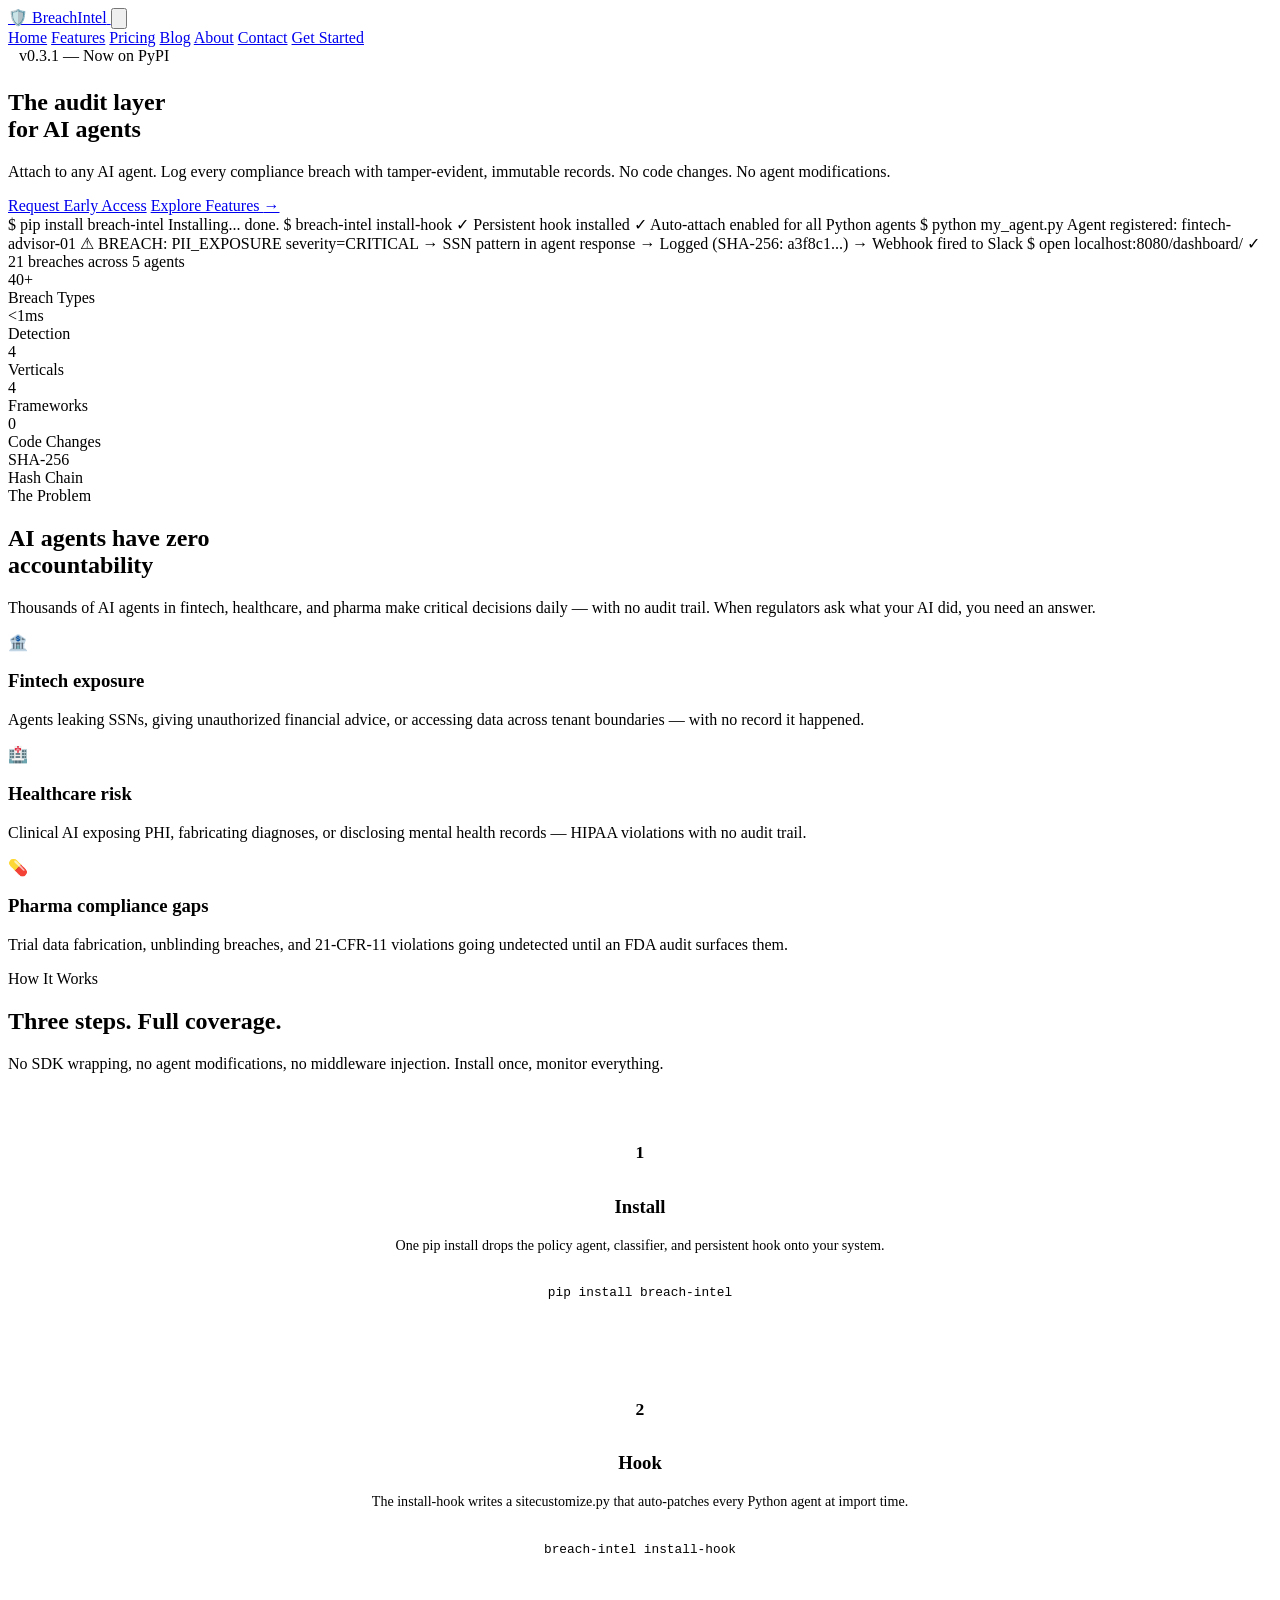
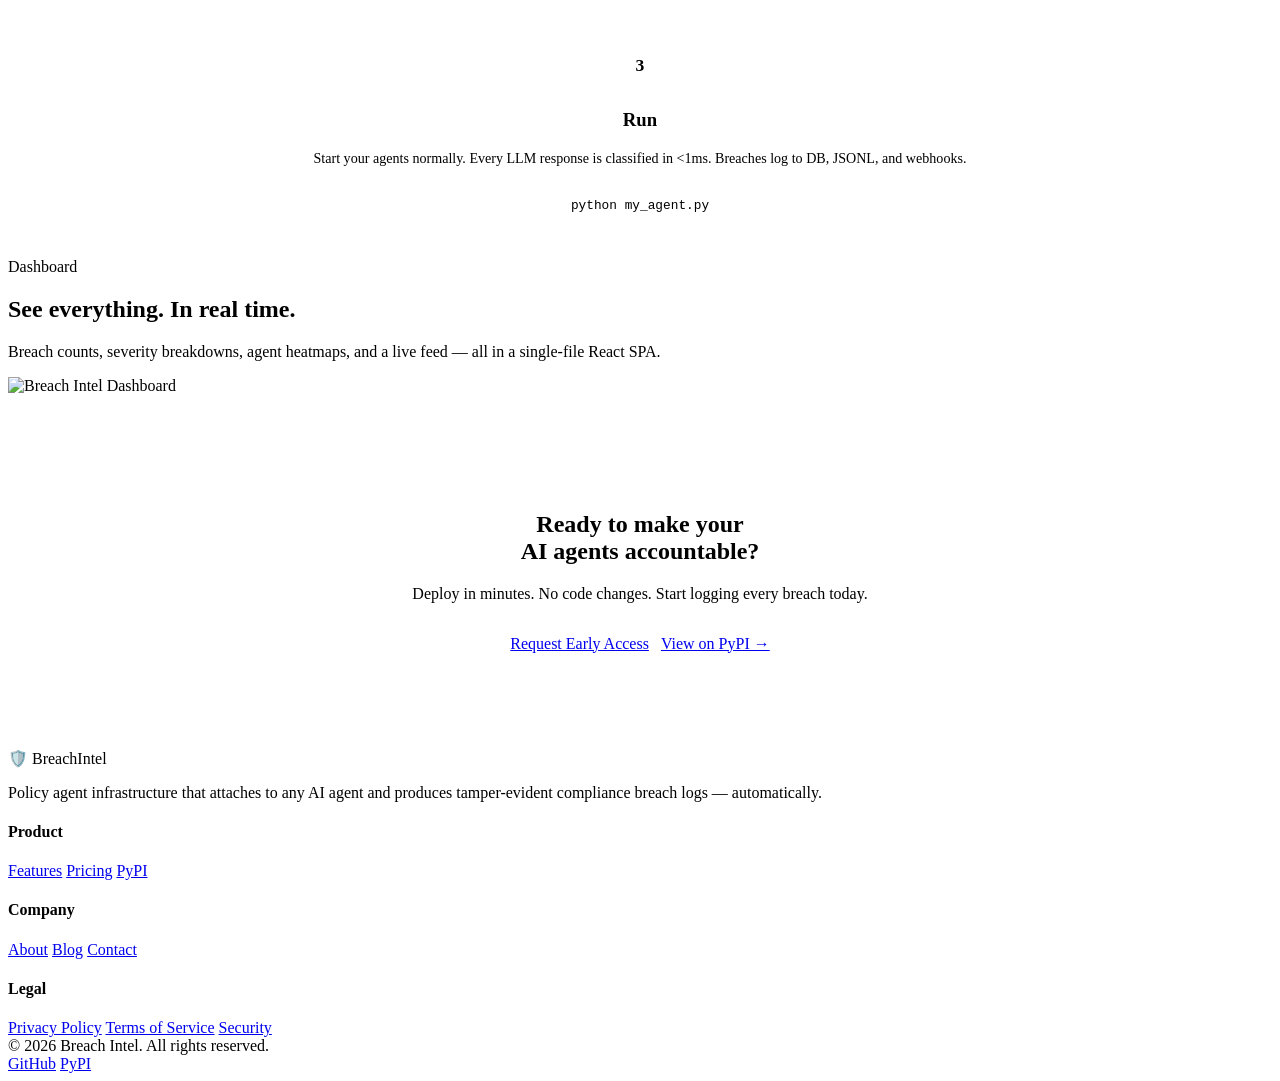
==== commit 767bec2c: "Fix PyPI links to correct package: breach-intel-client" ====
--- a/index.html
+++ b/index.html
@@ -4,1163 +4,221 @@
   <meta charset="UTF-8">
   <meta name="viewport" content="width=device-width, initial-scale=1.0">
   <title>Breach Intel — The Audit Layer for AI Agents</title>
-  <meta name="description" content="Attach to any AI agent. Log every compliance breach. Immutably. Zero code changes.">
+  <meta name="description" content="Policy agent infrastructure that attaches to any AI agent and produces tamper-evident breach audit logs — automatically. Zero code changes.">
   <meta property="og:title" content="Breach Intel — The Audit Layer for AI Agents">
-  <meta property="og:description" content="Policy agent infrastructure that attaches to any AI agent and produces tamper-evident breach audit logs — automatically.">
+  <meta property="og:description" content="Attach to any AI agent. Log every compliance breach. Immutably. Zero code changes.">
   <meta property="og:type" content="website">
   <meta name="twitter:card" content="summary_large_image">
   <link rel="icon" href="data:image/svg+xml,<svg xmlns='http://www.w3.org/2000/svg' viewBox='0 0 100 100'><text y='.9em' font-size='90'>🛡️</text></svg>">
   <link rel="preconnect" href="https://fonts.googleapis.com">
   <link rel="preconnect" href="https://fonts.gstatic.com" crossorigin>
   <link href="https://fonts.googleapis.com/css2?family=Inter:wght@400;500;600;700;800&family=JetBrains+Mono:wght@400;500;600&display=swap" rel="stylesheet">
-  <style>
-    :root {
-      --bg: #06060e;
-      --bg-surface: #0c0c18;
-      --bg-elevated: #12121f;
-      --border: #1e1e30;
-      --border-hover: #2a2a44;
-      --accent: #3b82f6;
-      --accent-secondary: #60a5fa;
-      --accent-glow: rgba(59, 130, 246, 0.15);
-      --accent-glow-strong: rgba(59, 130, 246, 0.3);
-      --text: #eaeaf4;
-      --text-muted: #8585a8;
-      --text-faint: #44445e;
-      --red: #f87171;
-      --orange: #fb923c;
-      --yellow: #fbbf24;
-      --green: #22c55e;
-      --purple: #a78bfa;
-      --cyan: #38bdf8;
-      --critical: #ef4444;
-    }
-
-    * { margin: 0; padding: 0; box-sizing: border-box; }
-
-    html { scroll-behavior: smooth; }
-
-    body {
-      font-family: 'Inter', -apple-system, BlinkMacSystemFont, 'Segoe UI', sans-serif;
-      background: var(--bg);
-      color: var(--text);
-      line-height: 1.6;
-      overflow-x: hidden;
-    }
-
-    code, pre, .mono {
-      font-family: 'JetBrains Mono', 'Fira Code', monospace;
-    }
-
-    .container {
-      max-width: 1200px;
-      margin: 0 auto;
-      padding: 0 2rem;
-    }
-
-    /* ── Nav ── */
-    nav {
-      position: fixed;
-      top: 0;
-      width: 100%;
-      z-index: 100;
-      background: rgba(6, 6, 14, 0.85);
-      backdrop-filter: blur(20px);
-      -webkit-backdrop-filter: blur(20px);
-      border-bottom: 1px solid var(--border);
-      padding: 0.75rem 0;
-    }
-    .nav-inner {
-      max-width: 1200px;
-      margin: 0 auto;
-      padding: 0 2rem;
-      display: flex;
-      align-items: center;
-      justify-content: space-between;
-    }
-    .nav-brand {
-      display: flex;
-      align-items: center;
-      gap: 0.6rem;
-      font-weight: 800;
-      font-size: 1.15rem;
-      color: var(--text);
-      text-decoration: none;
-    }
-    .nav-brand .shield { font-size: 1.3rem; }
-    .nav-brand .highlight { color: var(--accent); }
-    .nav-links { display: flex; gap: 2rem; align-items: center; }
-    .nav-links a {
-      color: var(--text-muted);
-      text-decoration: none;
-      font-size: 0.88rem;
-      font-weight: 500;
-      transition: color 0.2s;
-      padding: 0.3rem 0.5rem;
-      border-radius: 6px;
-    }
-    .nav-links a:hover { color: var(--text); background: rgba(255,255,255,0.04); }
-    .nav-cta {
-      background: var(--accent) !important;
-      color: #fff !important;
-      padding: 0.45rem 1.1rem !important;
-      border-radius: 8px !important;
-      font-weight: 600 !important;
-      box-shadow: 0 0 20px var(--accent-glow);
-      transition: all 0.2s !important;
-    }
-    .nav-cta:hover {
-      background: #2563eb !important;
-      box-shadow: 0 0 30px var(--accent-glow-strong) !important;
-      transform: translateY(-1px) !important;
-    }
-
-    /* ── Hero ── */
-    .hero {
-      min-height: 100vh;
-      display: flex;
-      flex-direction: column;
-      align-items: center;
-      justify-content: center;
-      text-align: center;
-      padding: 8rem 2rem 4rem;
-      position: relative;
-      overflow: hidden;
-    }
-    .hero::before {
-      content: '';
-      position: absolute;
-      top: -200px;
-      left: 50%;
-      transform: translateX(-50%);
-      width: 800px;
-      height: 600px;
-      background: radial-gradient(ellipse, rgba(59,130,246,0.12) 0%, transparent 70%);
-      pointer-events: none;
-    }
-    .hero::after {
-      content: '';
-      position: absolute;
-      top: 100px;
-      left: -200px;
-      width: 500px;
-      height: 500px;
-      background: radial-gradient(ellipse, rgba(167,139,250,0.06) 0%, transparent 70%);
-      pointer-events: none;
-    }
-
-    .hero-badge {
-      display: inline-flex;
-      align-items: center;
-      gap: 0.5rem;
-      padding: 0.35rem 1rem;
-      border: 1px solid var(--border);
-      border-radius: 100px;
-      font-size: 0.78rem;
-      font-weight: 500;
-      color: var(--text-muted);
-      background: var(--bg-surface);
-      margin-bottom: 2rem;
-      position: relative;
-      z-index: 1;
-    }
-    .pulse-dot {
-      width: 8px;
-      height: 8px;
-      border-radius: 50%;
-      background: var(--green);
-      animation: pulse 2s ease-in-out infinite;
-    }
-    @keyframes pulse {
-      0%, 100% { opacity: 1; }
-      50% { opacity: 0.4; }
-    }
-
-    .hero h1 {
-      font-size: clamp(2.8rem, 7vw, 5.2rem);
-      font-weight: 800;
-      line-height: 1.08;
-      letter-spacing: -0.03em;
-      margin-bottom: 1.2rem;
-      position: relative;
-      z-index: 1;
-      background: linear-gradient(135deg, #fff 0%, var(--accent-secondary) 50%, var(--accent) 100%);
-      -webkit-background-clip: text;
-      -webkit-text-fill-color: transparent;
-      background-clip: text;
-    }
-
-    .hero-sub {
-      font-size: clamp(1rem, 2vw, 1.2rem);
-      color: var(--text-muted);
-      max-width: 600px;
-      margin: 0 auto 2.5rem;
-      line-height: 1.7;
-      position: relative;
-      z-index: 1;
-    }
-
-    .hero-ctas {
-      display: flex;
-      gap: 1rem;
-      justify-content: center;
-      flex-wrap: wrap;
-      margin-bottom: 3.5rem;
-      position: relative;
-      z-index: 1;
-    }
-
-    .btn {
-      display: inline-flex;
-      align-items: center;
-      gap: 0.5rem;
-      padding: 0.75rem 1.8rem;
-      border-radius: 10px;
-      font-size: 0.92rem;
-      font-weight: 600;
-      text-decoration: none;
-      transition: all 0.2s;
-      cursor: pointer;
-      border: none;
-      font-family: inherit;
-    }
-    .btn-primary {
-      background: linear-gradient(135deg, var(--accent), #2563eb);
-      color: #fff;
-      box-shadow: 0 0 30px var(--accent-glow);
-    }
-    .btn-primary:hover {
-      box-shadow: 0 0 40px var(--accent-glow-strong);
-      transform: translateY(-2px);
-    }
-    .btn-ghost {
-      background: transparent;
-      color: var(--text);
-      border: 1px solid var(--border);
-    }
-    .btn-ghost:hover {
-      border-color: var(--border-hover);
-      background: rgba(255,255,255,0.03);
-      transform: translateY(-2px);
-    }
-
-    /* ── Terminal ── */
-    .terminal {
-      background: var(--bg-surface);
-      border: 1px solid var(--border);
-      border-radius: 12px;
-      max-width: 680px;
-      width: 100%;
-      text-align: left;
-      overflow: hidden;
-      position: relative;
-      z-index: 1;
-    }
-    .terminal-bar {
-      display: flex;
-      align-items: center;
-      gap: 6px;
-      padding: 0.8rem 1rem;
-      background: var(--bg-elevated);
-      border-bottom: 1px solid var(--border);
-    }
-    .terminal-dot {
-      width: 10px;
-      height: 10px;
-      border-radius: 50%;
-    }
-    .terminal-dot.r { background: #f87171; }
-    .terminal-dot.y { background: #fbbf24; }
-    .terminal-dot.g { background: #22c55e; }
-    .terminal-body {
-      padding: 1.2rem 1.4rem;
-      font-family: 'JetBrains Mono', monospace;
-      font-size: 0.82rem;
-      line-height: 1.8;
-      color: var(--text-muted);
-      overflow-x: auto;
-    }
-    .terminal-body .prompt { color: var(--green); }
-    .terminal-body .cmd { color: var(--text); }
-    .terminal-body .flag { color: var(--cyan); }
-    .terminal-body .output { color: var(--text-faint); }
-    .terminal-body .success { color: var(--green); }
-    .terminal-body .warn { color: var(--orange); }
-    .terminal-body .url { color: var(--accent-secondary); }
-
-    /* ── Stats Bar ── */
-    .stats-bar {
-      border: 1px solid var(--border);
-      border-radius: 16px;
-      background: var(--bg-surface);
-      display: grid;
-      grid-template-columns: repeat(6, 1fr);
-      max-width: 1000px;
-      margin: -2rem auto 0;
-      position: relative;
-      z-index: 2;
-    }
-    .stat-cell {
-      padding: 1.5rem 1rem;
-      text-align: center;
-      border-right: 1px solid var(--border);
-    }
-    .stat-cell:last-child { border-right: none; }
-    .stat-value {
-      font-family: 'JetBrains Mono', monospace;
-      font-size: 1.5rem;
-      font-weight: 700;
-      color: var(--text);
-      margin-bottom: 0.2rem;
-    }
-    .stat-label {
-      font-size: 0.72rem;
-      text-transform: uppercase;
-      letter-spacing: 0.12em;
-      color: var(--text-faint);
-      font-weight: 500;
-    }
-
-    /* ── Section Common ── */
-    section {
-      padding: 6rem 0;
-    }
-    .section-eyebrow {
-      font-size: 0.72rem;
-      text-transform: uppercase;
-      letter-spacing: 0.14em;
-      color: var(--accent);
-      font-weight: 600;
-      margin-bottom: 0.75rem;
-    }
-    .section-title {
-      font-size: clamp(1.8rem, 3.5vw, 2.8rem);
-      font-weight: 800;
-      letter-spacing: -0.02em;
-      margin-bottom: 1rem;
-      line-height: 1.15;
-    }
-    .section-sub {
-      font-size: 1.05rem;
-      color: var(--text-muted);
-      max-width: 600px;
-      line-height: 1.7;
-    }
-    .section-header {
-      margin-bottom: 3.5rem;
-    }
-    .section-header.center {
-      text-align: center;
-      display: flex;
-      flex-direction: column;
-      align-items: center;
-    }
-
-    /* ── Comparison Table ── */
-    .comparison-section {
-      background: var(--bg-surface);
-      border-top: 1px solid var(--border);
-      border-bottom: 1px solid var(--border);
-    }
-    .comparison-table {
-      width: 100%;
-      border-collapse: collapse;
-      margin-top: 0.5rem;
-    }
-    .comparison-table th {
-      text-align: left;
-      padding: 1rem 1.2rem;
-      font-size: 0.78rem;
-      text-transform: uppercase;
-      letter-spacing: 0.1em;
-      color: var(--text-faint);
-      border-bottom: 1px solid var(--border);
-      font-weight: 600;
-    }
-    .comparison-table td {
-      padding: 1rem 1.2rem;
-      border-bottom: 1px solid var(--border);
-      font-size: 0.92rem;
-      transition: opacity 0.2s;
-    }
-    .comparison-table tr:hover td { opacity: 0.85; }
-    .comparison-table tr:last-child td { border-bottom: none; }
-    .badge-green {
-      background: rgba(34,197,94,0.12);
-      color: var(--green);
-      padding: 0.2rem 0.6rem;
-      border-radius: 4px;
-      font-size: 0.78rem;
-      font-weight: 600;
-      font-family: 'JetBrains Mono', monospace;
-    }
-    .badge-red {
-      background: rgba(248,113,113,0.12);
-      color: var(--red);
-      padding: 0.2rem 0.6rem;
-      border-radius: 4px;
-      font-size: 0.78rem;
-      font-weight: 600;
-    }
-    .badge-yellow {
-      background: rgba(251,191,36,0.12);
-      color: var(--yellow);
-      padding: 0.2rem 0.6rem;
-      border-radius: 4px;
-      font-size: 0.78rem;
-      font-weight: 600;
-    }
-
-    /* ── Features Grid ── */
-    .features-grid {
-      display: grid;
-      grid-template-columns: repeat(auto-fill, minmax(320px, 1fr));
-      gap: 1rem;
-    }
-    .feature-card {
-      background: var(--bg-surface);
-      border: 1px solid var(--border);
-      border-radius: 12px;
-      padding: 1.6rem;
-      transition: all 0.2s;
-    }
-    .feature-card:hover {
-      border-color: var(--border-hover);
-      transform: translateY(-2px);
-      background: var(--bg-elevated);
-    }
-    .feature-icon {
-      width: 42px;
-      height: 42px;
-      border-radius: 10px;
-      display: flex;
-      align-items: center;
-      justify-content: center;
-      font-size: 1.2rem;
-      margin-bottom: 1rem;
-    }
-    .feature-icon.blue { background: rgba(59,130,246,0.15); }
-    .feature-icon.green { background: rgba(34,197,94,0.15); }
-    .feature-icon.orange { background: rgba(251,146,60,0.15); }
-    .feature-icon.purple { background: rgba(167,139,250,0.15); }
-    .feature-icon.red { background: rgba(248,113,113,0.15); }
-    .feature-icon.cyan { background: rgba(56,189,248,0.15); }
-    .feature-card h3 {
-      font-size: 0.95rem;
-      font-weight: 700;
-      margin-bottom: 0.5rem;
-    }
-    .feature-card p {
-      font-size: 0.85rem;
-      color: var(--text-muted);
-      line-height: 1.6;
-    }
-
-    /* ── Verticals ── */
-    .verticals-grid {
-      display: grid;
-      grid-template-columns: repeat(auto-fill, minmax(280px, 1fr));
-      gap: 1rem;
-    }
-    .vertical-card {
-      background: var(--bg-surface);
-      border: 1px solid var(--border);
-      border-radius: 12px;
-      padding: 1.8rem;
-      transition: all 0.2s;
-    }
-    .vertical-card:hover {
-      border-color: var(--border-hover);
-      transform: translateY(-2px);
-    }
-    .vertical-card .icon {
-      font-size: 1.8rem;
-      margin-bottom: 1rem;
-    }
-    .vertical-card h3 {
-      font-size: 1.05rem;
-      font-weight: 700;
-      margin-bottom: 0.3rem;
-    }
-    .vertical-card .status {
-      font-size: 0.72rem;
-      text-transform: uppercase;
-      letter-spacing: 0.08em;
-      font-weight: 600;
-      margin-bottom: 1rem;
-    }
-    .vertical-card .status.live { color: var(--green); }
-    .vertical-card .status.beta { color: var(--orange); }
-    .vertical-card .status.planned { color: var(--text-faint); }
-    .vertical-card .regs {
-      display: flex;
-      flex-wrap: wrap;
-      gap: 0.4rem;
-      margin-top: 0.8rem;
-    }
-    .reg-tag {
-      background: var(--bg-elevated);
-      border: 1px solid var(--border);
-      padding: 0.15rem 0.55rem;
-      border-radius: 4px;
-      font-size: 0.7rem;
-      font-family: 'JetBrains Mono', monospace;
-      color: var(--text-muted);
-      font-weight: 500;
-    }
-
-    /* ── Breach Types Showcase ── */
-    .breach-types-grid {
-      display: grid;
-      grid-template-columns: repeat(auto-fill, minmax(200px, 1fr));
-      gap: 0.6rem;
-    }
-    .breach-chip {
-      display: flex;
-      align-items: center;
-      gap: 0.5rem;
-      background: var(--bg-surface);
-      border: 1px solid var(--border);
-      border-radius: 8px;
-      padding: 0.6rem 0.8rem;
-      transition: all 0.2s;
-    }
-    .breach-chip:hover {
-      border-color: var(--border-hover);
-      transform: translateY(-1px);
-    }
-    .breach-chip .dot {
-      width: 8px;
-      height: 8px;
-      border-radius: 50%;
-      flex-shrink: 0;
-    }
-    .breach-chip .dot.critical { background: var(--critical); }
-    .breach-chip .dot.high { background: var(--orange); }
-    .breach-chip .dot.medium { background: var(--yellow); }
-    .breach-chip .name {
-      font-size: 0.75rem;
-      font-family: 'JetBrains Mono', monospace;
-      color: var(--text-muted);
-      font-weight: 500;
-    }
-
-    /* ── Architecture ── */
-    .arch-diagram {
-      background: var(--bg-surface);
-      border: 1px solid var(--border);
-      border-radius: 12px;
-      padding: 2rem;
-      overflow-x: auto;
-      font-family: 'JetBrains Mono', monospace;
-      font-size: 0.78rem;
-      line-height: 1.7;
-      color: var(--text-muted);
-    }
-    .arch-diagram .layer { color: var(--accent); font-weight: 600; }
-    .arch-diagram .component { color: var(--text); }
-    .arch-diagram .detail { color: var(--text-faint); }
-    .arch-diagram .arrow { color: var(--text-faint); }
-    .arch-diagram .highlight { color: var(--green); font-weight: 600; }
-    .arch-diagram .warn-text { color: var(--orange); }
-
-    /* ── Dashboard Preview ── */
-    .dashboard-preview {
-      border: 1px solid var(--border);
-      border-radius: 16px;
-      overflow: hidden;
-      box-shadow: 0 20px 60px rgba(0,0,0,0.5);
-      margin-top: 2rem;
-    }
-    .dashboard-preview img {
-      width: 100%;
-      display: block;
-    }
-
-    /* ── CTA ── */
-    .cta-section {
-      text-align: center;
-      padding: 8rem 2rem;
-      position: relative;
-      overflow: hidden;
-    }
-    .cta-section::before {
-      content: '';
-      position: absolute;
-      top: 50%;
-      left: 50%;
-      transform: translate(-50%, -50%);
-      width: 600px;
-      height: 400px;
-      background: radial-gradient(ellipse, var(--accent-glow) 0%, transparent 70%);
-      pointer-events: none;
-    }
-    .cta-section .section-title {
-      position: relative;
-      z-index: 1;
-    }
-    .cta-section .section-sub {
-      margin: 0 auto 2.5rem;
-      position: relative;
-      z-index: 1;
-    }
-    .cta-buttons {
-      display: flex;
-      gap: 1rem;
-      justify-content: center;
-      flex-wrap: wrap;
-      position: relative;
-      z-index: 1;
-    }
-
-    .waitlist-form {
-      display: flex;
-      gap: 0.75rem;
-      justify-content: center;
-      flex-wrap: wrap;
-      max-width: 480px;
-      margin: 0 auto;
-      position: relative;
-      z-index: 1;
-    }
-    .waitlist-form input[type="email"] {
-      flex: 1;
-      min-width: 240px;
-      padding: 0.75rem 1.2rem;
-      border-radius: 10px;
-      border: 1px solid var(--border);
-      background: var(--bg-surface);
-      color: var(--text);
-      font-family: inherit;
-      font-size: 0.92rem;
-      outline: none;
-      transition: border-color 0.2s;
-    }
-    .waitlist-form input[type="email"]:focus {
-      border-color: var(--accent);
-    }
-    .waitlist-form button {
-      padding: 0.75rem 1.8rem;
-      border-radius: 10px;
-      background: linear-gradient(135deg, var(--accent), #2563eb);
-      color: #fff;
-      font-weight: 600;
-      font-size: 0.92rem;
-      border: none;
-      cursor: pointer;
-      font-family: inherit;
-      box-shadow: 0 0 20px var(--accent-glow);
-      transition: all 0.2s;
-    }
-    .waitlist-form button:hover {
-      box-shadow: 0 0 30px var(--accent-glow-strong);
-      transform: translateY(-1px);
-    }
-
-    /* ── Footer ── */
-    footer {
-      border-top: 1px solid var(--border);
-      padding: 2rem 0;
-    }
-    .footer-inner {
-      max-width: 1200px;
-      margin: 0 auto;
-      padding: 0 2rem;
-      display: flex;
-      align-items: center;
-      justify-content: space-between;
-    }
-    .footer-copy {
-      font-size: 0.82rem;
-      color: var(--text-faint);
-    }
-    .footer-links {
-      display: flex;
-      gap: 1.5rem;
-    }
-    .footer-links a {
-      font-size: 0.82rem;
-      color: var(--text-muted);
-      text-decoration: none;
-      transition: color 0.2s;
-    }
-    .footer-links a:hover { color: var(--text); }
-
-    /* ── How It Works ── */
-    .steps {
-      display: grid;
-      grid-template-columns: repeat(3, 1fr);
-      gap: 1.5rem;
-      counter-reset: step;
-    }
-    .step {
-      background: var(--bg-surface);
-      border: 1px solid var(--border);
-      border-radius: 12px;
-      padding: 2rem 1.6rem;
-      position: relative;
-      counter-increment: step;
-      transition: all 0.2s;
-    }
-    .step:hover {
-      border-color: var(--border-hover);
-      transform: translateY(-2px);
-    }
-    .step::before {
-      content: counter(step);
-      display: flex;
-      align-items: center;
-      justify-content: center;
-      width: 32px;
-      height: 32px;
-      border-radius: 8px;
-      background: var(--accent-glow);
-      color: var(--accent);
-      font-weight: 700;
-      font-size: 0.9rem;
-      margin-bottom: 1rem;
-      font-family: 'JetBrains Mono', monospace;
-    }
-    .step h3 {
-      font-size: 1rem;
-      font-weight: 700;
-      margin-bottom: 0.5rem;
-    }
-    .step p {
-      font-size: 0.85rem;
-      color: var(--text-muted);
-      line-height: 1.6;
-    }
-    .step code {
-      background: var(--bg-elevated);
-      padding: 0.15rem 0.4rem;
-      border-radius: 4px;
-      font-size: 0.8rem;
-      color: var(--cyan);
-    }
-
-    /* ── Responsive ── */
-    @media (max-width: 768px) {
-      .nav-links { display: none; }
-      .stats-bar { grid-template-columns: repeat(3, 1fr); }
-      .steps { grid-template-columns: 1fr; }
-      .features-grid { grid-template-columns: 1fr; }
-      .verticals-grid { grid-template-columns: 1fr; }
-      .comparison-table { font-size: 0.82rem; }
-      .hero { padding: 7rem 1.5rem 3rem; }
-    }
-    @media (max-width: 480px) {
-      .stats-bar { grid-template-columns: repeat(2, 1fr); }
-      .breach-types-grid { grid-template-columns: 1fr; }
-    }
-  </style>
+  <link rel="stylesheet" href="css/style.css">
 </head>
 <body>
 
   <!-- Nav -->
-  <nav>
+  <nav class="nav">
     <div class="nav-inner">
-      <a href="#" class="nav-brand">
-        <span class="shield">🛡️</span>
-        Breach<span class="highlight">Intel</span>
+      <a href="index.html" class="nav-brand">
+        <span class="icon">🛡️</span> Breach<span class="highlight">Intel</span>
       </a>
+      <button class="nav-toggle" aria-label="Menu" aria-expanded="false">
+        <svg viewBox="0 0 24 24" fill="none" stroke="currentColor" stroke-width="2"><path d="M4 6h16M4 12h16M4 18h16"/></svg>
+      </button>
       <div class="nav-links">
-        <a href="#how-it-works">How It Works</a>
-        <a href="#features">Features</a>
-        <a href="#verticals">Verticals</a>
-        <a href="#breach-types">Breach Types</a>
-        <a href="#architecture">Architecture</a>
-        <a href="https://pypi.org/project/breach-intel/" target="_blank">PyPI</a>
-        <a href="#get-started" class="nav-cta">Get Started</a>
+        <a href="index.html" class="active">Home</a>
+        <a href="features.html">Features</a>
+        <a href="pricing.html">Pricing</a>
+        <a href="blog.html">Blog</a>
+        <a href="about.html">About</a>
+        <a href="contact.html">Contact</a>
+        <a href="contact.html" class="nav-cta">Get Started</a>
       </div>
     </div>
   </nav>
 
   <!-- Hero -->
   <section class="hero">
-    <div class="hero-badge">
-      <span class="pulse-dot"></span>
-      v0.3.1 — Fintech live · Healthcare & Pharma in beta
-    </div>
-    <h1>One agent. Every breach.<br>Immutable proof.</h1>
-    <p class="hero-sub">
-      Policy agent infrastructure that attaches to any AI agent and produces
-      tamper-evident compliance breach logs — automatically. Zero code changes.
-    </p>
-    <div class="hero-ctas">
-      <a href="#get-started" class="btn btn-primary">Join Waitlist</a>
-      <a href="#how-it-works" class="btn btn-ghost">See How It Works →</a>
-    </div>
-    <div class="terminal">
-      <div class="terminal-bar">
-        <span class="terminal-dot r"></span>
-        <span class="terminal-dot y"></span>
-        <span class="terminal-dot g"></span>
-      </div>
-      <div class="terminal-body">
-        <span class="prompt">$</span> <span class="cmd">pip install breach-intel</span><br>
-        <span class="output">Installing... done.</span><br><br>
-        <span class="prompt">$</span> <span class="cmd">breach-intel install-hook</span><br>
-        <span class="success">✓ Persistent hook installed to sitecustomize.py</span><br>
-        <span class="success">✓ Auto-attach enabled for all Python agents</span><br><br>
-        <span class="prompt">$</span> <span class="cmd">python my_agent.py</span><br>
-        <span class="output">Agent registered: <span class="flag">fintech-advisor-01</span></span><br>
-        <span class="warn">⚠ BREACH DETECTED:</span> <span class="cmd">PII_EXPOSURE</span> <span class="output">severity=</span><span class="warn">CRITICAL</span><br>
-        <span class="output">  → SSN pattern found in agent response</span><br>
-        <span class="output">  → Logged to DB + JSONL (SHA-256: <span class="flag">a3f8c1...</span>)</span><br>
-        <span class="output">  → Webhook fired to Slack</span><br><br>
-        <span class="prompt">$</span> <span class="cmd">open</span> <span class="url">http://localhost:8080/dashboard/</span><br>
-        <span class="success">✓ Dashboard ready — 21 breaches across 5 agents</span>
-      </div>
-    </div>
-  </section>
-
-  <!-- Stats Bar -->
-  <div class="container">
-    <div class="stats-bar">
-      <div class="stat-cell">
-        <div class="stat-value">40+</div>
-        <div class="stat-label">Breach Types</div>
-      </div>
-      <div class="stat-cell">
-        <div class="stat-value">&lt;1ms</div>
-        <div class="stat-label">Detection</div>
-      </div>
-      <div class="stat-cell">
-        <div class="stat-value">4</div>
-        <div class="stat-label">Verticals</div>
-      </div>
-      <div class="stat-cell">
-        <div class="stat-value">4</div>
-        <div class="stat-label">Frameworks</div>
-      </div>
-      <div class="stat-cell">
-        <div class="stat-value">0</div>
-        <div class="stat-label">Code Changes</div>
-      </div>
-      <div class="stat-cell">
-        <div class="stat-value">SHA-256</div>
-        <div class="stat-label">Hash Chain</div>
-      </div>
-    </div>
-  </div>
-
-  <!-- Why Breach Intel -->
-  <section class="comparison-section">
-    <div class="container">
-      <div class="section-header">
-        <div class="section-eyebrow">Why Breach Intel?</div>
-        <h2 class="section-title">Manual compliance is broken</h2>
-        <p class="section-sub">AI agents in regulated industries make thousands of decisions daily with zero audit trail. When regulators ask "what did your AI do?" — most teams can't answer.</p>
-      </div>
-      <table class="comparison-table">
-        <thead>
-          <tr>
-            <th>Metric</th>
-            <th>Manual Auditing</th>
-            <th>Breach Intel</th>
-          </tr>
-        </thead>
-        <tbody>
-          <tr>
-            <td>Detection latency</td>
-            <td>Days to weeks</td>
-            <td><span class="badge-green">&lt;1ms real-time</span></td>
-          </tr>
-          <tr>
-            <td>Coverage</td>
-            <td>Spot checks, sampled</td>
-            <td><span class="badge-green">100% of agent outputs</span></td>
-          </tr>
-          <tr>
-            <td>Tamper resistance</td>
-            <td>Editable logs</td>
-            <td><span class="badge-green">SHA-256 hash chain</span></td>
-          </tr>
-          <tr>
-            <td>Code changes needed</td>
-            <td>Custom integration per agent</td>
-            <td><span class="badge-green">Zero — auto-attaches</span></td>
-          </tr>
-          <tr>
-            <td>Breach type coverage</td>
-            <td>5–10 rules (hand-written)</td>
-            <td><span class="badge-green">40+ types across 4 verticals</span></td>
-          </tr>
-          <tr>
-            <td>Regulatory readiness</td>
-            <td>Manual report generation</td>
-            <td><span class="badge-green">SOC 2, GDPR, HIPAA, FDA, SEC</span></td>
-          </tr>
-        </tbody>
-      </table>
+    <div class="container hero-content">
+      <div class="hero-layout">
+        <div>
+          <div class="badge accent" style="margin-bottom:1.5rem;">
+            <span style="width:7px;height:7px;border-radius:50%;background:var(--success);display:inline-block;"></span>
+            v0.3.1 — Now on PyPI
+          </div>
+          <h1>The audit layer<br>for <span style="color:var(--accent)">AI agents</span></h1>
+          <p class="sub">Attach to any AI agent. Log every compliance breach with tamper-evident, immutable records. No code changes. No agent modifications.</p>
+          <div class="hero-ctas">
+            <a href="contact.html" class="btn btn-primary btn-lg">Request Early Access</a>
+            <a href="features.html" class="btn btn-outline btn-lg">Explore Features <span class="arrow">→</span></a>
+          </div>
+        </div>
+        <div class="terminal">
+          <div class="terminal-bar">
+            <span class="terminal-dot r"></span>
+            <span class="terminal-dot y"></span>
+            <span class="terminal-dot g"></span>
+          </div>
+          <div class="terminal-body">
+<span class="prompt">$</span> <span class="cmd">pip install breach-intel</span>
+<span class="output">Installing... done.</span>
+
+<span class="prompt">$</span> <span class="cmd">breach-intel install-hook</span>
+<span class="success">✓ Persistent hook installed</span>
+<span class="success">✓ Auto-attach enabled for all Python agents</span>
+
+<span class="prompt">$</span> <span class="cmd">python my_agent.py</span>
+<span class="output">Agent registered: <span class="flag">fintech-advisor-01</span></span>
+<span class="warn">⚠ BREACH:</span> <span class="cmd">PII_EXPOSURE</span> <span class="output">severity=</span><span class="accent-text">CRITICAL</span>
+<span class="output">  → SSN pattern in agent response</span>
+<span class="output">  → Logged (SHA-256: <span class="flag">a3f8c1...</span>)</span>
+<span class="output">  → Webhook fired to Slack</span>
+
+<span class="prompt">$</span> <span class="cmd">open</span> <span class="url">localhost:8080/dashboard/</span>
+<span class="success">✓ 21 breaches across 5 agents</span>
+          </div>
+        </div>
+      </div>
+    </div>
+  </section>
+
+  <!-- Stats -->
+  <section style="padding-top:0;">
+    <div class="container fade-in">
+      <div class="stats-row">
+        <div class="stat"><div class="stat-value">40+</div><div class="stat-label">Breach Types</div></div>
+        <div class="stat"><div class="stat-value">&lt;1ms</div><div class="stat-label">Detection</div></div>
+        <div class="stat"><div class="stat-value">4</div><div class="stat-label">Verticals</div></div>
+        <div class="stat"><div class="stat-value">4</div><div class="stat-label">Frameworks</div></div>
+        <div class="stat"><div class="stat-value">0</div><div class="stat-label">Code Changes</div></div>
+        <div class="stat"><div class="stat-value">SHA-256</div><div class="stat-label">Hash Chain</div></div>
+      </div>
+    </div>
+  </section>
+
+  <!-- Value Prop -->
+  <section class="bg-warm">
+    <div class="container">
+      <div class="section-header center fade-in">
+        <div class="section-eyebrow"><span class="dot"></span> The Problem</div>
+        <h2 class="section-title">AI agents have zero<br>accountability</h2>
+        <p class="section-sub">Thousands of AI agents in fintech, healthcare, and pharma make critical decisions daily — with no audit trail. When regulators ask what your AI did, you need an answer.</p>
+      </div>
+      <div class="grid-3 fade-in">
+        <div class="card">
+          <div class="card-icon red">🏦</div>
+          <h3>Fintech exposure</h3>
+          <p>Agents leaking SSNs, giving unauthorized financial advice, or accessing data across tenant boundaries — with no record it happened.</p>
+        </div>
+        <div class="card">
+          <div class="card-icon blue">🏥</div>
+          <h3>Healthcare risk</h3>
+          <p>Clinical AI exposing PHI, fabricating diagnoses, or disclosing mental health records — HIPAA violations with no audit trail.</p>
+        </div>
+        <div class="card">
+          <div class="card-icon purple">💊</div>
+          <h3>Pharma compliance gaps</h3>
+          <p>Trial data fabrication, unblinding breaches, and 21-CFR-11 violations going undetected until an FDA audit surfaces them.</p>
+        </div>
+      </div>
     </div>
   </section>
 
   <!-- How It Works -->
-  <section id="how-it-works">
-    <div class="container">
-      <div class="section-header center">
-        <div class="section-eyebrow">How It Works</div>
-        <h2 class="section-title">Three commands. Full coverage.</h2>
+  <section>
+    <div class="container">
+      <div class="section-header center fade-in">
+        <div class="section-eyebrow"><span class="dot"></span> How It Works</div>
+        <h2 class="section-title">Three steps. Full coverage.</h2>
         <p class="section-sub">No SDK wrapping, no agent modifications, no middleware injection. Install once, monitor everything.</p>
       </div>
-      <div class="steps">
-        <div class="step">
+      <div class="grid-3 fade-in">
+        <div class="card" style="text-align:center;padding:2.5rem 2rem;">
+          <div style="width:48px;height:48px;border-radius:12px;background:var(--accent-bg);display:flex;align-items:center;justify-content:center;margin:0 auto 1.2rem;font-family:var(--font-mono);font-weight:700;color:var(--accent);font-size:1.1rem;">1</div>
           <h3>Install</h3>
-          <p>One pip install drops the policy agent, classifier, and persistent hook onto your system. <code>pip install breach-intel</code></p>
-        </div>
-        <div class="step">
+          <p style="font-size:0.88rem;color:var(--text-secondary);margin-top:0.5rem;">One pip install drops the policy agent, classifier, and persistent hook onto your system.</p>
+          <code style="display:inline-block;margin-top:0.8rem;background:var(--bg-warm);padding:0.3rem 0.8rem;border-radius:6px;font-size:0.8rem;color:var(--accent);">pip install breach-intel</code>
+        </div>
+        <div class="card" style="text-align:center;padding:2.5rem 2rem;">
+          <div style="width:48px;height:48px;border-radius:12px;background:var(--accent-bg);display:flex;align-items:center;justify-content:center;margin:0 auto 1.2rem;font-family:var(--font-mono);font-weight:700;color:var(--accent);font-size:1.1rem;">2</div>
           <h3>Hook</h3>
-          <p>The install-hook command writes a <code>sitecustomize.py</code> that auto-patches every Python agent at import time. OpenAI, Anthropic, LangChain — all intercepted.</p>
-        </div>
-        <div class="step">
+          <p style="font-size:0.88rem;color:var(--text-secondary);margin-top:0.5rem;">The install-hook writes a sitecustomize.py that auto-patches every Python agent at import time.</p>
+          <code style="display:inline-block;margin-top:0.8rem;background:var(--bg-warm);padding:0.3rem 0.8rem;border-radius:6px;font-size:0.8rem;color:var(--accent);">breach-intel install-hook</code>
+        </div>
+        <div class="card" style="text-align:center;padding:2.5rem 2rem;">
+          <div style="width:48px;height:48px;border-radius:12px;background:var(--accent-bg);display:flex;align-items:center;justify-content:center;margin:0 auto 1.2rem;font-family:var(--font-mono);font-weight:700;color:var(--accent);font-size:1.1rem;">3</div>
           <h3>Run</h3>
-          <p>Start your agents normally. Every LLM response is scanned in &lt;1ms by the rule-based classifier. Breaches log to DB, JSONL, and webhooks — immutably.</p>
-        </div>
-      </div>
-    </div>
-  </section>
-
-  <!-- Features -->
-  <section id="features">
-    <div class="container">
-      <div class="section-header center">
-        <div class="section-eyebrow">Capabilities</div>
-        <h2 class="section-title">Everything you need for agent compliance</h2>
-      </div>
-      <div class="features-grid">
-        <div class="feature-card">
-          <div class="feature-icon blue">🔍</div>
-          <h3>Rule-Based Classification</h3>
-          <p>Deterministic breach detection in &lt;1ms. No LLM in the critical path. Pattern matching for PII, PHI, financial data, and 40+ violation types.</p>
-        </div>
-        <div class="feature-card">
-          <div class="feature-icon purple">🧠</div>
-          <h3>Agentic Deep Analysis</h3>
-          <p>Optional async LangGraph pipeline powered by Claude. Six-node analysis graph adds context, rationale, and regulatory mapping — without blocking.</p>
-        </div>
-        <div class="feature-card">
-          <div class="feature-icon green">🔗</div>
-          <h3>SHA-256 Hash Chain</h3>
-          <p>Every breach record is checksummed and chained. Integrity scanning runs every 6 hours. If a single record is tampered, the chain breaks.</p>
-        </div>
-        <div class="feature-card">
-          <div class="feature-icon orange">📊</div>
-          <h3>Live Dashboard</h3>
-          <p>Single-file React SPA served at /dashboard. Breach counts, severity breakdown, agent heatmaps, live feed, and click-to-inspect detail views.</p>
-        </div>
-        <div class="feature-card">
-          <div class="feature-icon cyan">🔌</div>
-          <h3>Zero-Touch Auto-Attach</h3>
-          <p>Persistent sitecustomize.py hook patches all AI frameworks at import time. Your agent code stays untouched. Works with OpenAI, Anthropic, LangChain.</p>
-        </div>
-        <div class="feature-card">
-          <div class="feature-icon red">🚨</div>
-          <h3>Webhook Alerts</h3>
-          <p>CRITICAL breaches fire instantly to Slack, Discord, or generic webhooks. Configure thresholds and channels per vertical.</p>
-        </div>
-        <div class="feature-card">
-          <div class="feature-icon blue">📝</div>
-          <h3>Immutable Dual-Write</h3>
-          <p>Every breach writes to PostgreSQL/SQLite AND real-time JSONL files. Two independent audit trails. Ship JSONL to your SIEM.</p>
-        </div>
-        <div class="feature-card">
-          <div class="feature-icon purple">🏗️</div>
-          <h3>Auto-Scaling</h3>
-          <p>When event load exceeds threshold (default 500/min), the policy agent spawns additional instances via Docker, K8s, or subprocess.</p>
-        </div>
-        <div class="feature-card">
-          <div class="feature-icon green">🔐</div>
-          <h3>Multi-Tenant Auth</h3>
-          <p>Scoped API keys with tenant isolation. Rate limiting at 300 events/min per key. Admin keys exempt. Full RBAC.</p>
-        </div>
-      </div>
-    </div>
-  </section>
-
-  <!-- Verticals -->
-  <section id="verticals" class="comparison-section">
-    <div class="container">
-      <div class="section-header center">
-        <div class="section-eyebrow">Industry Coverage</div>
-        <h2 class="section-title">Built for regulated industries</h2>
-        <p class="section-sub">Purpose-built breach taxonomies for each vertical, mapped to the specific regulations your compliance team cares about.</p>
-      </div>
-      <div class="verticals-grid">
-        <div class="vertical-card">
-          <div class="icon">🏦</div>
-          <h3>Fintech</h3>
-          <div class="status live">● Production Ready</div>
-          <p style="font-size:0.85rem;color:var(--text-muted);margin-bottom:0.8rem;">12 breach types — PII exposure, card data, cross-tenant leaks, unauthorized financial advice, suspicious transactions, privilege escalation.</p>
-          <div class="regs">
-            <span class="reg-tag">SOC 2</span>
-            <span class="reg-tag">GDPR</span>
-            <span class="reg-tag">CCPA</span>
-            <span class="reg-tag">PCI-DSS</span>
-            <span class="reg-tag">SOX</span>
-            <span class="reg-tag">SEBI</span>
-            <span class="reg-tag">RBI</span>
-            <span class="reg-tag">FINCEN</span>
-          </div>
-        </div>
-        <div class="vertical-card">
-          <div class="icon">🏥</div>
-          <h3>Healthcare</h3>
-          <div class="status beta">● Beta</div>
-          <p style="font-size:0.85rem;color:var(--text-muted);margin-bottom:0.8rem;">14 breach types — PHI exposure, clinical notes, unauthorized prescriptions, diagnostic hallucinations, minors data, mental health, HIV status, genomic data.</p>
-          <div class="regs">
-            <span class="reg-tag">HIPAA</span>
-            <span class="reg-tag">42 CFR Part 2</span>
-            <span class="reg-tag">GDPR</span>
-            <span class="reg-tag">DPDP</span>
-            <span class="reg-tag">HL7/FHIR</span>
-          </div>
-        </div>
-        <div class="vertical-card">
-          <div class="icon">💊</div>
-          <h3>Pharma</h3>
-          <div class="status beta">● Beta</div>
-          <p style="font-size:0.85rem;color:var(--text-muted);margin-bottom:0.8rem;">14 breach types — trial data fabrication, unblinding, 21-CFR-11 violations, e-signature bypass, pharmacovigilance, GMP violations.</p>
-          <div class="regs">
-            <span class="reg-tag">FDA 21-CFR-11</span>
-            <span class="reg-tag">ICH-E6</span>
-            <span class="reg-tag">ICH-Q10</span>
-            <span class="reg-tag">EMA</span>
-            <span class="reg-tag">GDPR</span>
-          </div>
-        </div>
-        <div class="vertical-card">
-          <div class="icon">⚽</div>
-          <h3>Sports</h3>
-          <div class="status planned">○ Planned</div>
-          <p style="font-size:0.85rem;color:var(--text-muted);margin-bottom:0.8rem;">Odds manipulation detection, insider data leaks, athlete PII protection, match-fixing signal analysis.</p>
-          <div class="regs">
-            <span class="reg-tag">Coming Soon</span>
-          </div>
-        </div>
-      </div>
-    </div>
-  </section>
-
-  <!-- Breach Types -->
-  <section id="breach-types">
-    <div class="container">
-      <div class="section-header center">
-        <div class="section-eyebrow">Taxonomy</div>
-        <h2 class="section-title">40+ breach types out of the box</h2>
-        <p class="section-sub">Each type has severity, regex patterns, regulatory mapping, and remediation guidance built in.</p>
-      </div>
-      <div class="breach-types-grid">
-        <div class="breach-chip"><span class="dot critical"></span><span class="name">PII_EXPOSURE</span></div>
-        <div class="breach-chip"><span class="dot critical"></span><span class="name">CARD_DATA_EXPOSURE</span></div>
-        <div class="breach-chip"><span class="dot critical"></span><span class="name">PHI_EXPOSURE</span></div>
-        <div class="breach-chip"><span class="dot critical"></span><span class="name">CROSS_TENANT_LEAK</span></div>
-        <div class="breach-chip"><span class="dot critical"></span><span class="name">DATA_EXFILTRATION</span></div>
-        <div class="breach-chip"><span class="dot critical"></span><span class="name">SUSPICIOUS_TRANSACTION</span></div>
-        <div class="breach-chip"><span class="dot critical"></span><span class="name">CLINICAL_NOTE_LEAK</span></div>
-        <div class="breach-chip"><span class="dot critical"></span><span class="name">TRIAL_DATA_FABRICATION</span></div>
-        <div class="breach-chip"><span class="dot critical"></span><span class="name">UNBLINDING_BREACH</span></div>
-        <div class="breach-chip"><span class="dot critical"></span><span class="name">UNAUTHORIZED_RX_ACTION</span></div>
-        <div class="breach-chip"><span class="dot critical"></span><span class="name">DIAGNOSTIC_HALLUCINATION</span></div>
-        <div class="breach-chip"><span class="dot critical"></span><span class="name">ESIGNATURE_BYPASS</span></div>
-        <div class="breach-chip"><span class="dot critical"></span><span class="name">MINORS_DATA_EXPOSURE</span></div>
-        <div class="breach-chip"><span class="dot critical"></span><span class="name">HIV_STATUS_DISCLOSURE</span></div>
-        <div class="breach-chip"><span class="dot critical"></span><span class="name">GENOMIC_DATA_EXPOSURE</span></div>
-        <div class="breach-chip"><span class="dot high"></span><span class="name">UNAUTHORIZED_ACCESS</span></div>
-        <div class="breach-chip"><span class="dot high"></span><span class="name">PRIVILEGE_ESCALATION</span></div>
-        <div class="breach-chip"><span class="dot high"></span><span class="name">REGULATORY_VIOLATION</span></div>
-        <div class="breach-chip"><span class="dot high"></span><span class="name">HALLUCINATION_FINANCIAL</span></div>
-        <div class="breach-chip"><span class="dot high"></span><span class="name">AUDIT_TRAIL_MISSING</span></div>
-        <div class="breach-chip"><span class="dot high"></span><span class="name">AUDIT_TRAIL_21CFR11</span></div>
-        <div class="breach-chip"><span class="dot high"></span><span class="name">PHARMA_VIGILANCE</span></div>
-        <div class="breach-chip"><span class="dot high"></span><span class="name">GMP_VIOLATION</span></div>
-        <div class="breach-chip"><span class="dot high"></span><span class="name">CROSS_PATIENT_LEAK</span></div>
-        <div class="breach-chip"><span class="dot medium"></span><span class="name">SCOPE_CREEP</span></div>
-        <div class="breach-chip"><span class="dot medium"></span><span class="name">UNAPPROVED_EXT_CALL</span></div>
-        <div class="breach-chip"><span class="dot medium"></span><span class="name">INSURANCE_DATA_LEAK</span></div>
-        <div class="breach-chip"><span class="dot medium"></span><span class="name">MENTAL_HEALTH_DISC</span></div>
-      </div>
-    </div>
-  </section>
-
-  <!-- Architecture -->
-  <section id="architecture" class="comparison-section">
-    <div class="container">
-      <div class="section-header">
-        <div class="section-eyebrow">Under the Hood</div>
-        <h2 class="section-title">Architecture</h2>
-        <p class="section-sub">A sidecar policy agent that intercepts, classifies, and logs — without touching your agent code.</p>
-      </div>
-      <div class="arch-diagram">
-<span class="layer">┌─────────────────────────────────────────────────────────────┐</span>
-<span class="layer">│</span>  <span class="component">Your AI Agent</span> <span class="detail">(OpenAI / Anthropic / LangChain / OpenClaw)</span>   <span class="layer">│</span>
-<span class="layer">│</span>  <span class="detail">No code changes — sitecustomize.py patches at import</span>       <span class="layer">│</span>
-<span class="layer">└──────────────────────────┬──────────────────────────────────┘</span>
-                           <span class="arrow">│</span>  <span class="detail">auto-intercepted LLM response</span>
-                           <span class="arrow">▼</span>
-<span class="layer">┌─────────────────────────────────────────────────────────────┐</span>
-<span class="layer">│</span>  <span class="highlight">Policy Agent</span> <span class="detail">(FastAPI · :8080)</span>                              <span class="layer">│</span>
-<span class="layer">│</span>                                                             <span class="layer">│</span>
-<span class="layer">│</span>  <span class="arrow">1.</span> <span class="component">Auth + Rate Limit</span>   <span class="detail">→ scoped API keys, 300/min</span>       <span class="layer">│</span>
-<span class="layer">│</span>  <span class="arrow">2.</span> <span class="component">Auto-Register</span>       <span class="detail">→ first event? register agent</span>    <span class="layer">│</span>
-<span class="layer">│</span>  <span class="arrow">3.</span> <span class="component">Payload Sanitize</span>    <span class="detail">→ normalize, strip noise</span>        <span class="layer">│</span>
-<span class="layer">│</span>  <span class="arrow">4.</span> <span class="warn-text">Classifier</span>          <span class="detail">→ rule-based, &lt;1ms, deterministic</span><span class="layer">│</span>
-<span class="layer">│</span>  <span class="arrow">5.</span> <span class="component">Breach Logger</span>       <span class="detail">→ DB + JSONL (SHA-256 chained)</span>   <span class="layer">│</span>
-<span class="layer">│</span>  <span class="arrow">6.</span> <span class="component">Webhook Alerter</span>     <span class="detail">→ Slack / Discord / generic</span>     <span class="layer">│</span>
-<span class="layer">│</span>  <span class="arrow">7.</span> <span class="component">Agentic Analyzer</span>    <span class="detail">→ LangGraph + Claude (async)</span>    <span class="layer">│</span>
-<span class="layer">│</span>                                                             <span class="layer">│</span>
-<span class="layer">└────────┬──────────────┬──────────────┬──────────────────────┘</span>
-         <span class="arrow">│</span>              <span class="arrow">│</span>              <span class="arrow">│</span>
-         <span class="arrow">▼</span>              <span class="arrow">▼</span>              <span class="arrow">▼</span>
-  <span class="component">PostgreSQL/SQLite</span>  <span class="component">breach_logs/*.jsonl</span>  <span class="component">Webhook Endpoints</span>
-  <span class="detail">(source of truth)</span>  <span class="detail">(ship to SIEM)</span>       <span class="detail">(real-time alerts)</span>
-      </div>
-    </div>
-  </section>
-
-  <!-- Dashboard Preview -->
-  <section>
-    <div class="container">
-      <div class="section-header center">
-        <div class="section-eyebrow">Dashboard</div>
+          <p style="font-size:0.88rem;color:var(--text-secondary);margin-top:0.5rem;">Start your agents normally. Every LLM response is classified in &lt;1ms. Breaches log to DB, JSONL, and webhooks.</p>
+          <code style="display:inline-block;margin-top:0.8rem;background:var(--bg-warm);padding:0.3rem 0.8rem;border-radius:6px;font-size:0.8rem;color:var(--accent);">python my_agent.py</code>
+        </div>
+      </div>
+    </div>
+  </section>
+
+  <!-- Dashboard -->
+  <section class="bg-warm">
+    <div class="container">
+      <div class="section-header center fade-in">
+        <div class="section-eyebrow"><span class="dot"></span> Dashboard</div>
         <h2 class="section-title">See everything. In real time.</h2>
-        <p class="section-sub">Breach counts, severity breakdown, agent heatmaps, live feed, and click-to-inspect detail views — all in a single-file React SPA.</p>
-      </div>
-      <div class="dashboard-preview">
-        <img src="dashboard-screenshot.png" alt="Breach Intel Dashboard showing breach counts, agent activity, and violation types">
+        <p class="section-sub">Breach counts, severity breakdowns, agent heatmaps, and a live feed — all in a single-file React SPA.</p>
+      </div>
+      <div class="fade-in" style="border:1px solid var(--border);border-radius:var(--radius-xl);overflow:hidden;box-shadow:var(--shadow-xl);">
+        <img src="dashboard-screenshot.png" alt="Breach Intel Dashboard" style="width:100%;display:block;">
       </div>
     </div>
   </section>
 
   <!-- CTA -->
-  <section class="cta-section" id="get-started">
-    <h2 class="section-title">Start logging breaches today.</h2>
-    <p class="section-sub">Get early access to Breach Intel. Deploy in minutes. No code changes required.</p>
-    <form class="waitlist-form" name="waitlist" method="POST" data-netlify="true" netlify-honeypot="bot-field">
-      <input type="hidden" name="form-name" value="waitlist">
-      <p style="display:none"><input name="bot-field"></p>
-      <input type="email" name="email" placeholder="your@email.com" required>
-      <button type="submit">Join Waitlist</button>
-    </form>
-    <div class="cta-buttons" style="margin-top:1.5rem;">
-      <a href="https://pypi.org/project/breach-intel/" target="_blank" class="btn btn-ghost">View on PyPI →</a>
+  <section style="text-align:center;padding:6rem 2rem;">
+    <div class="container-narrow fade-in">
+      <h2 class="section-title">Ready to make your<br>AI agents <span class="accent">accountable</span>?</h2>
+      <p class="section-sub" style="margin:1rem auto 2rem;">Deploy in minutes. No code changes. Start logging every breach today.</p>
+      <div style="display:flex;gap:0.75rem;justify-content:center;flex-wrap:wrap;">
+        <a href="contact.html" class="btn btn-accent btn-lg">Request Early Access</a>
+        <a href="https://pypi.org/project/breach-intel-client/" target="_blank" class="btn btn-outline btn-lg">View on PyPI →</a>
+      </div>
     </div>
   </section>
 
   <!-- Footer -->
-  <footer>
-    <div class="footer-inner">
-      <div class="footer-copy">© 2026 Breach Intel</div>
-      <div class="footer-links">
-        <a href="#how-it-works">How It Works</a>
-        <a href="#features">Features</a>
-        <a href="#verticals">Verticals</a>
-        <a href="#architecture">Architecture</a>
-        <a href="https://pypi.org/project/breach-intel/" target="_blank">PyPI</a>
+  <footer class="footer">
+    <div class="container">
+      <div class="footer-grid">
+        <div>
+          <div class="footer-brand"><span class="icon">🛡️</span> BreachIntel</div>
+          <p class="footer-desc">Policy agent infrastructure that attaches to any AI agent and produces tamper-evident compliance breach logs — automatically.</p>
+        </div>
+        <div>
+          <h4>Product</h4>
+          <a href="features.html" class="footer-link">Features</a>
+          <a href="pricing.html" class="footer-link">Pricing</a>
+          <a href="https://pypi.org/project/breach-intel-client/" target="_blank" class="footer-link">PyPI</a>
+        </div>
+        <div>
+          <h4>Company</h4>
+          <a href="about.html" class="footer-link">About</a>
+          <a href="blog.html" class="footer-link">Blog</a>
+          <a href="contact.html" class="footer-link">Contact</a>
+        </div>
+        <div>
+          <h4>Legal</h4>
+          <a href="#" class="footer-link">Privacy Policy</a>
+          <a href="#" class="footer-link">Terms of Service</a>
+          <a href="#" class="footer-link">Security</a>
+        </div>
+      </div>
+      <div class="footer-bottom">
+        <span class="footer-copy">&copy; 2026 Breach Intel. All rights reserved.</span>
+        <div class="footer-socials">
+          <a href="https://github.com/ParthaMehtaOrg" target="_blank">GitHub</a>
+          <a href="https://pypi.org/project/breach-intel-client/" target="_blank">PyPI</a>
+        </div>
       </div>
     </div>
   </footer>
 
+  <script src="js/main.js"></script>
 </body>
 </html>
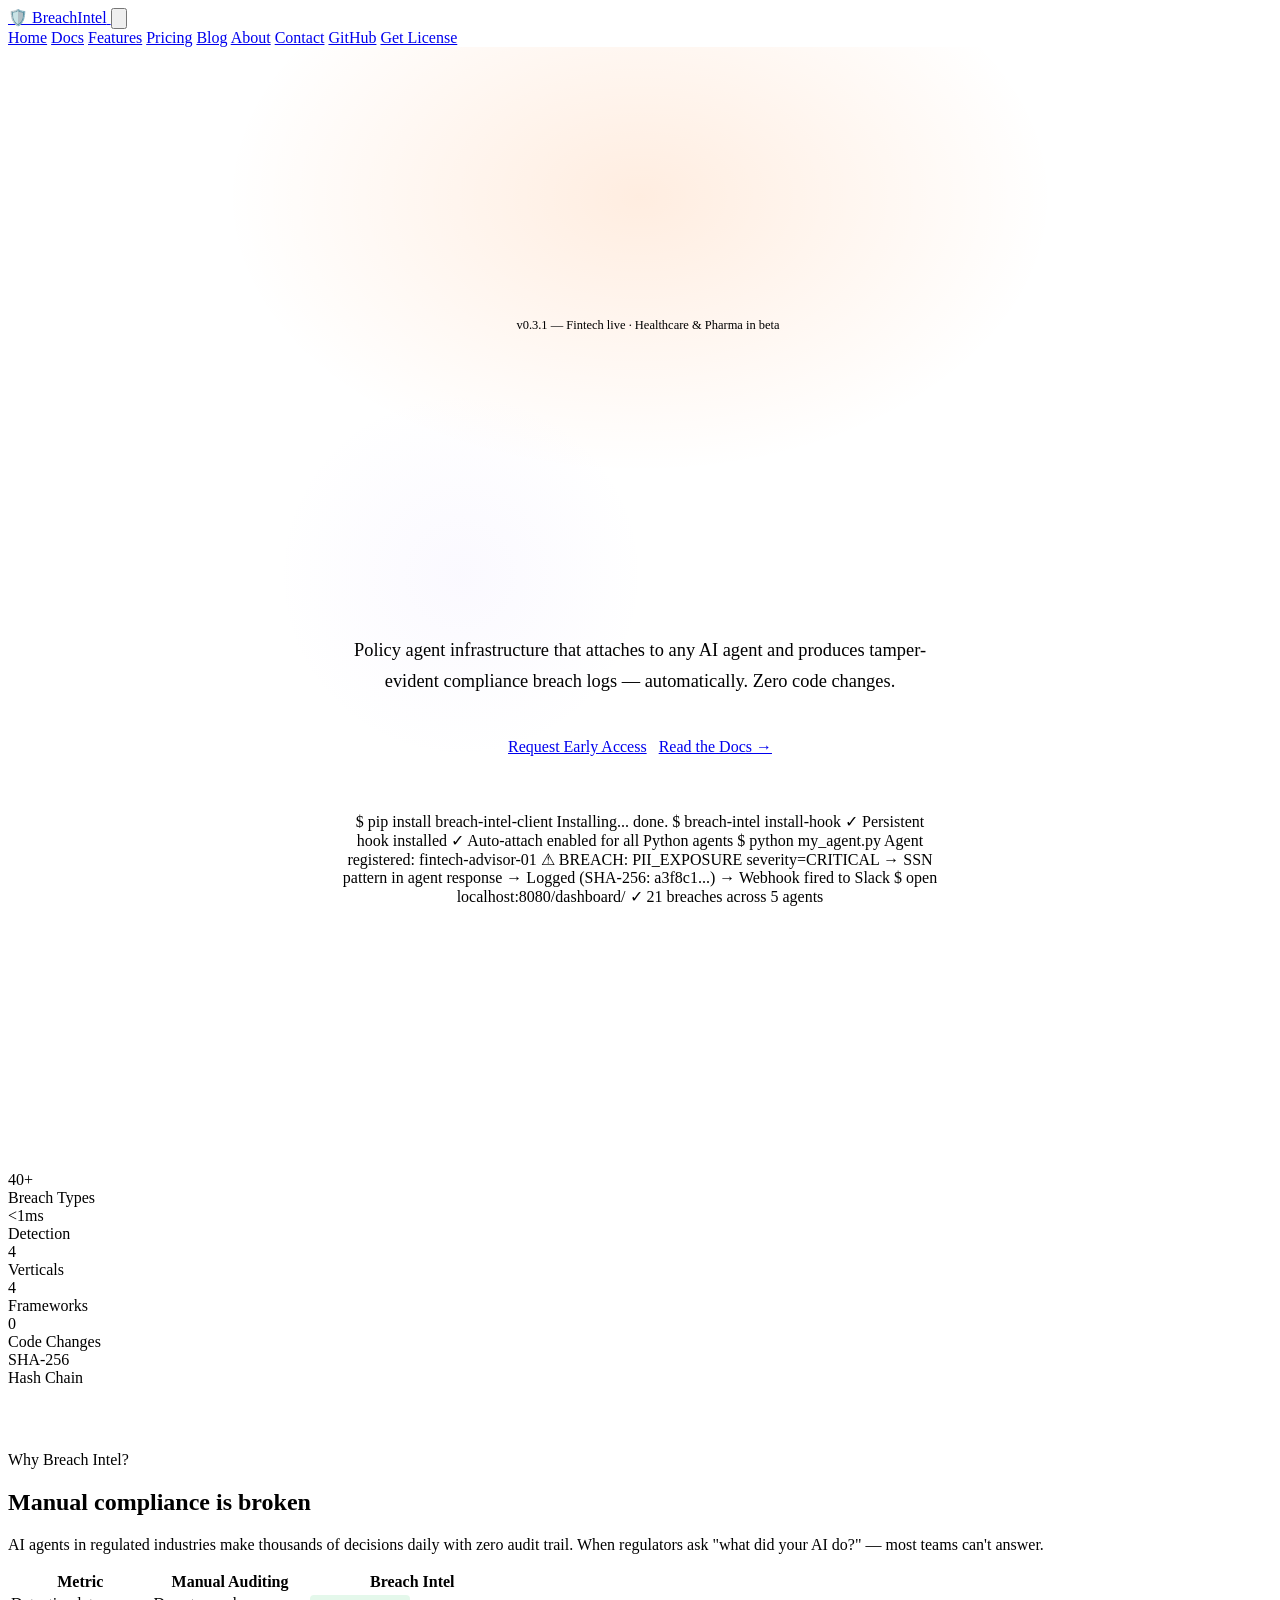
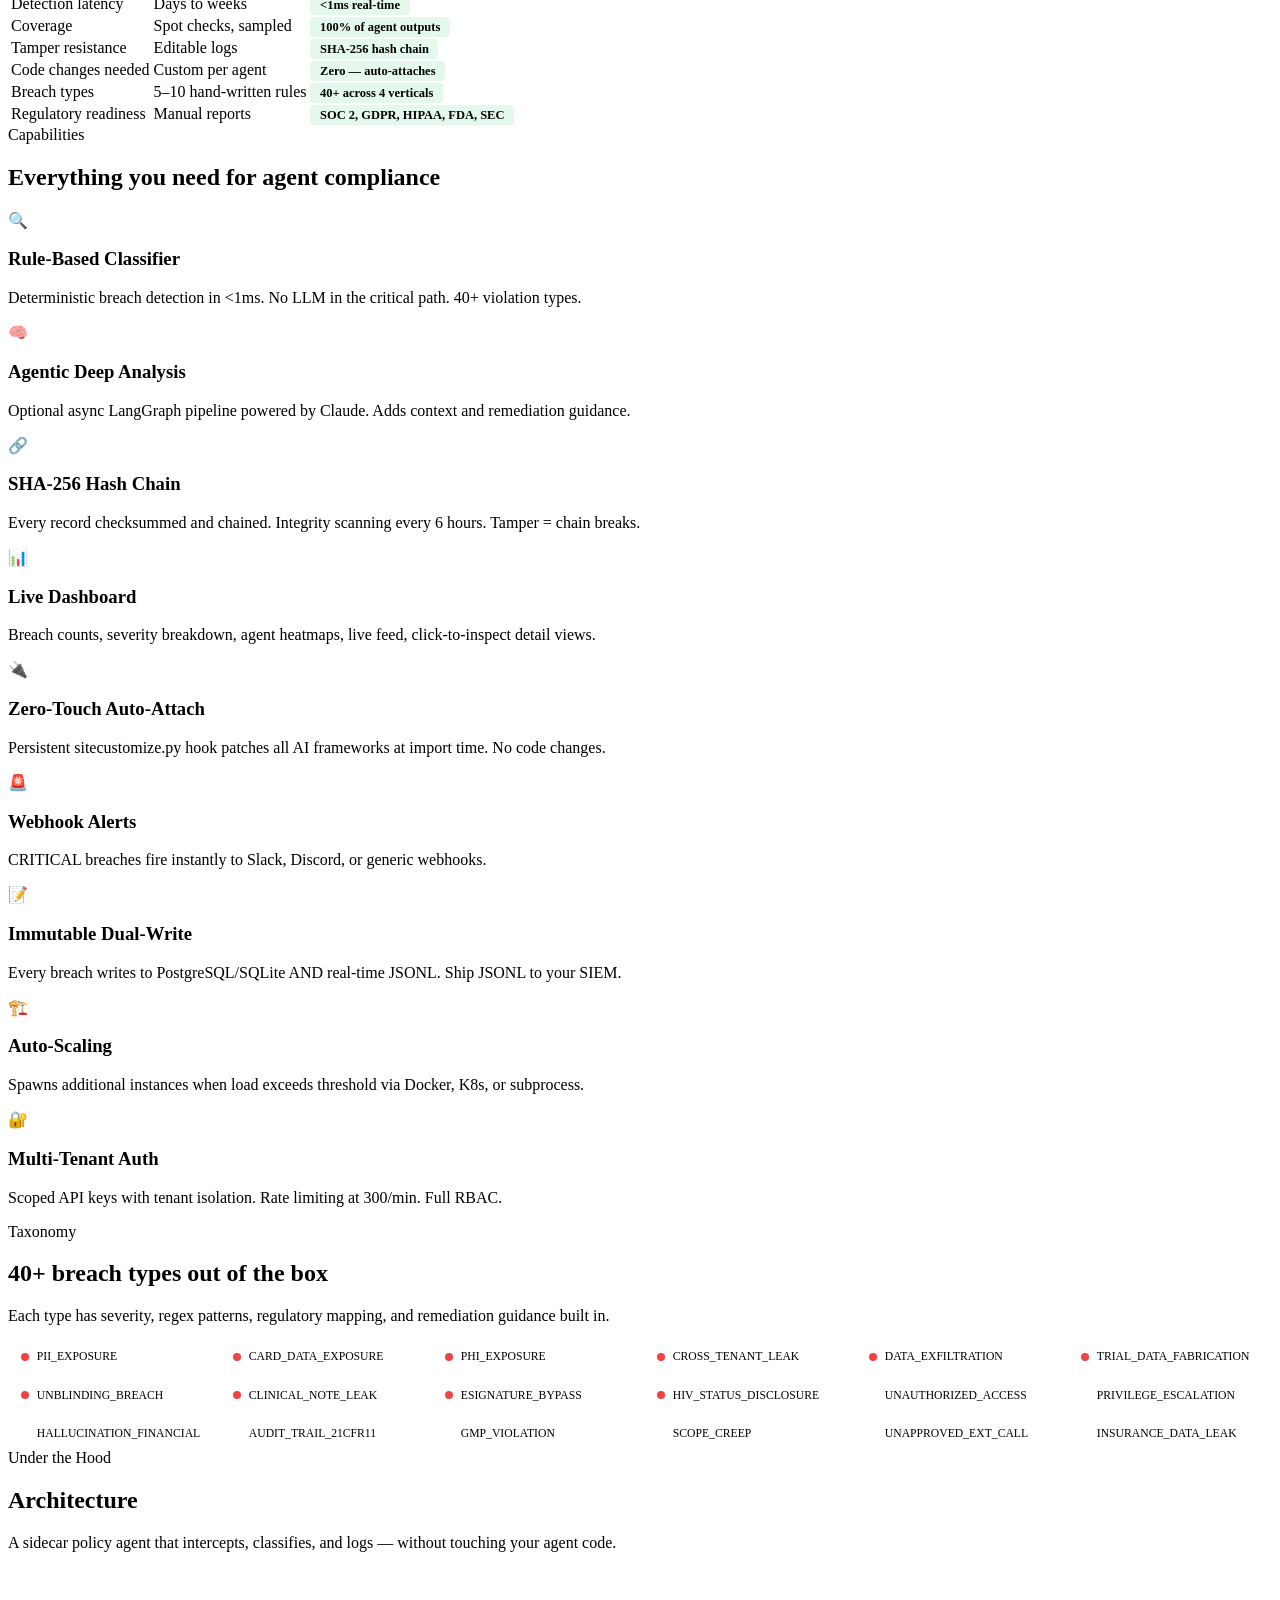
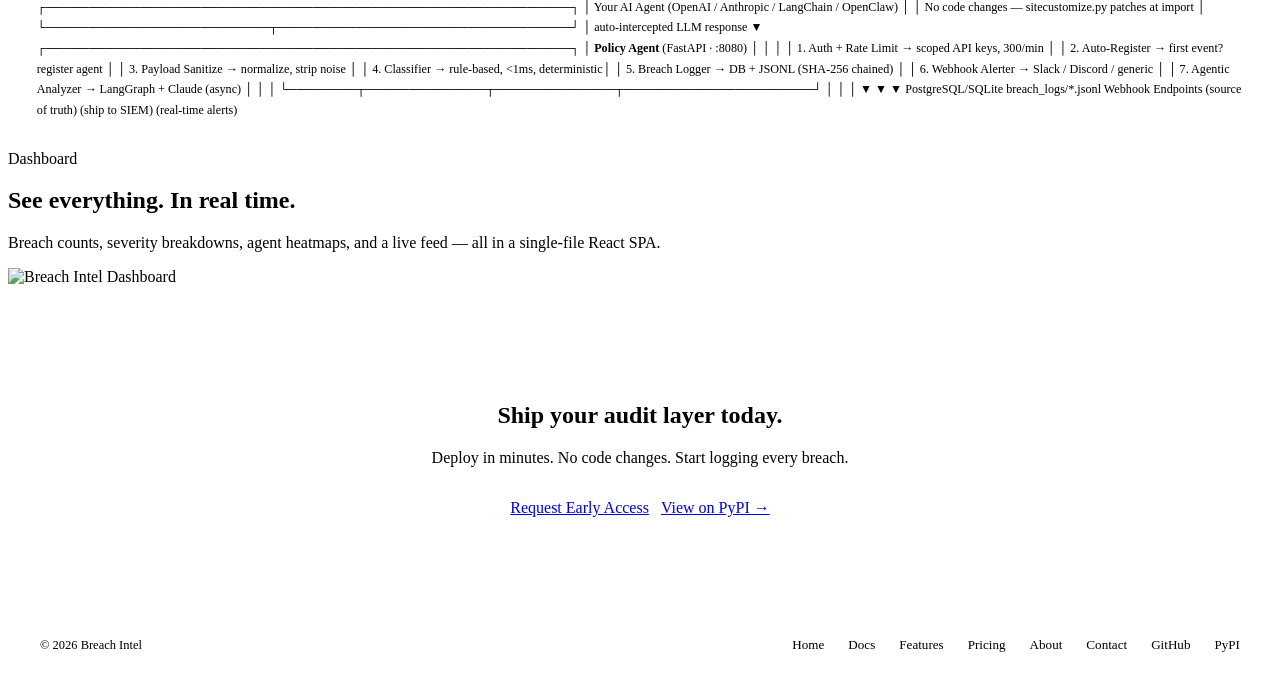
==== commit c29a126e: "Change nav CTA from 'Get Started' to 'Get License' linking to pricing" ====
--- a/index.html
+++ b/index.html
@@ -14,6 +14,225 @@
   <link rel="preconnect" href="https://fonts.gstatic.com" crossorigin>
   <link href="https://fonts.googleapis.com/css2?family=Inter:wght@400;500;600;700;800&family=JetBrains+Mono:wght@400;500;600&display=swap" rel="stylesheet">
   <link rel="stylesheet" href="css/style.css">
+  <style>
+    /* Hero centered like SuperFastClaw */
+    .hero {
+      min-height: 100vh;
+      display: flex;
+      flex-direction: column;
+      align-items: center;
+      justify-content: center;
+      text-align: center;
+      padding: 7rem 2rem 5rem;
+      position: relative;
+      overflow: hidden;
+    }
+    .hero::before {
+      content: '';
+      position: absolute;
+      top: -150px;
+      left: 50%;
+      transform: translateX(-50%);
+      width: 900px;
+      height: 600px;
+      background: radial-gradient(ellipse, rgba(255, 107, 0, 0.12) 0%, transparent 65%);
+      pointer-events: none;
+    }
+    .hero::after {
+      content: '';
+      position: absolute;
+      top: 30%;
+      left: 20%;
+      width: 400px;
+      height: 400px;
+      background: radial-gradient(ellipse, rgba(167, 139, 250, 0.05) 0%, transparent 65%);
+      pointer-events: none;
+    }
+    .hero h1 {
+      font-size: clamp(2.8rem, 7vw, 5.2rem);
+      font-weight: 800;
+      line-height: 1.06;
+      letter-spacing: -0.03em;
+      margin-bottom: 1.2rem;
+      position: relative;
+      z-index: 1;
+      background: linear-gradient(135deg, #fff 0%, var(--accent-light) 50%, var(--accent) 100%);
+      -webkit-background-clip: text;
+      -webkit-text-fill-color: transparent;
+      background-clip: text;
+    }
+    .hero .sub {
+      font-size: clamp(1rem, 2vw, 1.15rem);
+      color: var(--text-secondary);
+      max-width: 580px;
+      margin: 0 auto 2.5rem;
+      line-height: 1.7;
+      position: relative;
+      z-index: 1;
+    }
+    .hero-badge {
+      display: inline-flex;
+      align-items: center;
+      gap: 0.5rem;
+      padding: 0.35rem 1rem;
+      border: 1px solid var(--border);
+      border-radius: 100px;
+      font-size: 0.78rem;
+      font-weight: 500;
+      color: var(--text-secondary);
+      background: var(--bg-surface);
+      margin-bottom: 2rem;
+      position: relative;
+      z-index: 1;
+    }
+    .pulse-dot {
+      width: 8px;
+      height: 8px;
+      border-radius: 50%;
+      background: var(--success);
+      animation: pulse 2s ease-in-out infinite;
+    }
+    @keyframes pulse {
+      0%, 100% { opacity: 1; }
+      50% { opacity: 0.4; }
+    }
+    .hero-ctas {
+      display: flex;
+      gap: 0.75rem;
+      justify-content: center;
+      flex-wrap: wrap;
+      margin-bottom: 3.5rem;
+      position: relative;
+      z-index: 1;
+    }
+    .hero .terminal {
+      max-width: 600px;
+      width: 100%;
+      position: relative;
+      z-index: 1;
+    }
+
+    /* Comparison badges */
+    .badge-green {
+      background: rgba(34,197,94,0.12);
+      color: var(--success);
+      padding: 0.2rem 0.6rem;
+      border-radius: 4px;
+      font-size: 0.78rem;
+      font-weight: 600;
+      font-family: var(--font-mono);
+    }
+
+    /* Breach type chips */
+    .breach-grid {
+      display: grid;
+      grid-template-columns: repeat(auto-fill, minmax(200px, 1fr));
+      gap: 0.5rem;
+    }
+    .breach-chip {
+      display: flex;
+      align-items: center;
+      gap: 0.5rem;
+      background: var(--bg-surface);
+      border: 1px solid var(--border);
+      border-radius: var(--radius-sm);
+      padding: 0.55rem 0.8rem;
+      transition: all 0.2s var(--ease);
+    }
+    .breach-chip:hover {
+      border-color: var(--border-hover);
+      transform: translateY(-1px);
+    }
+    .breach-chip .dot {
+      width: 8px; height: 8px;
+      border-radius: 50%;
+      flex-shrink: 0;
+    }
+    .breach-chip .dot.critical { background: #ef4444; }
+    .breach-chip .dot.high { background: var(--accent); }
+    .breach-chip .dot.medium { background: var(--warning); }
+    .breach-chip .name {
+      font-size: 0.73rem;
+      font-family: var(--font-mono);
+      color: var(--text-secondary);
+      font-weight: 500;
+    }
+
+    /* Architecture */
+    .arch-diagram {
+      background: var(--bg-surface);
+      border: 1px solid var(--border);
+      border-radius: var(--radius-md);
+      padding: 1.8rem;
+      overflow-x: auto;
+      font-family: var(--font-mono);
+      font-size: 0.76rem;
+      line-height: 1.7;
+      color: var(--text-secondary);
+    }
+    .arch-diagram .layer { color: var(--accent); font-weight: 600; }
+    .arch-diagram .component { color: var(--text); }
+    .arch-diagram .detail { color: var(--text-tertiary); }
+    .arch-diagram .arrow { color: var(--text-tertiary); }
+    .arch-diagram .highlight { color: var(--success); font-weight: 600; }
+    .arch-diagram .warn-text { color: var(--warning); }
+
+    /* CTA glow */
+    .cta-section {
+      text-align: center;
+      padding: 6rem 2rem;
+      position: relative;
+      overflow: hidden;
+    }
+    .cta-section::before {
+      content: '';
+      position: absolute;
+      bottom: -100px;
+      left: 50%;
+      transform: translateX(-50%);
+      width: 600px;
+      height: 300px;
+      background: radial-gradient(ellipse, var(--accent-glow) 0%, transparent 70%);
+      pointer-events: none;
+    }
+
+    /* Simple footer like SFC */
+    .simple-footer {
+      border-top: 1px solid var(--border);
+      padding: 1.5rem 0;
+    }
+    .simple-footer-inner {
+      max-width: 1200px;
+      margin: 0 auto;
+      padding: 0 2rem;
+      display: flex;
+      align-items: center;
+      justify-content: space-between;
+      flex-wrap: wrap;
+      gap: 1rem;
+    }
+    .simple-footer-copy {
+      font-size: 0.78rem;
+      color: var(--text-tertiary);
+    }
+    .simple-footer-links {
+      display: flex;
+      gap: 1.5rem;
+      flex-wrap: wrap;
+    }
+    .simple-footer-links a {
+      font-size: 0.82rem;
+      color: var(--text-secondary);
+      text-decoration: none;
+      transition: color 0.2s;
+    }
+    .simple-footer-links a:hover { color: var(--text); }
+
+    @media (max-width: 768px) {
+      .hero { min-height: auto; padding: 7rem 1.5rem 3rem; }
+      .breach-grid { grid-template-columns: 1fr; }
+    }
+  </style>
 </head>
 <body>
 
@@ -28,40 +247,38 @@
       </button>
       <div class="nav-links">
         <a href="index.html" class="active">Home</a>
+        <a href="docs.html">Docs</a>
         <a href="features.html">Features</a>
         <a href="pricing.html">Pricing</a>
         <a href="blog.html">Blog</a>
         <a href="about.html">About</a>
         <a href="contact.html">Contact</a>
-        <a href="contact.html" class="nav-cta">Get Started</a>
+        <a href="https://github.com/ParthaMehtaOrg" target="_blank">GitHub</a>
+        <a href="pricing.html" class="nav-cta">Get License</a>
       </div>
     </div>
   </nav>
 
-  <!-- Hero -->
+  <!-- Hero (centered, single column) -->
   <section class="hero">
-    <div class="container hero-content">
-      <div class="hero-layout">
-        <div>
-          <div class="badge accent" style="margin-bottom:1.5rem;">
-            <span style="width:7px;height:7px;border-radius:50%;background:var(--success);display:inline-block;"></span>
-            v0.3.1 — Now on PyPI
-          </div>
-          <h1>The audit layer<br>for <span style="color:var(--accent)">AI agents</span></h1>
-          <p class="sub">Attach to any AI agent. Log every compliance breach with tamper-evident, immutable records. No code changes. No agent modifications.</p>
-          <div class="hero-ctas">
-            <a href="contact.html" class="btn btn-primary btn-lg">Request Early Access</a>
-            <a href="features.html" class="btn btn-outline btn-lg">Explore Features <span class="arrow">→</span></a>
-          </div>
-        </div>
-        <div class="terminal">
-          <div class="terminal-bar">
-            <span class="terminal-dot r"></span>
-            <span class="terminal-dot y"></span>
-            <span class="terminal-dot g"></span>
-          </div>
-          <div class="terminal-body">
-<span class="prompt">$</span> <span class="cmd">pip install breach-intel</span>
+    <div class="hero-badge">
+      <span class="pulse-dot"></span>
+      v0.3.1 — Fintech live · Healthcare &amp; Pharma in beta
+    </div>
+    <h1>One agent. Every breach.<br>Immutable proof.</h1>
+    <p class="sub">Policy agent infrastructure that attaches to any AI agent and produces tamper-evident compliance breach logs — automatically. Zero code changes.</p>
+    <div class="hero-ctas">
+      <a href="contact.html" class="btn btn-primary btn-lg">Request Early Access</a>
+      <a href="docs.html" class="btn btn-outline btn-lg">Read the Docs →</a>
+    </div>
+    <div class="terminal">
+      <div class="terminal-bar">
+        <span class="terminal-dot r"></span>
+        <span class="terminal-dot y"></span>
+        <span class="terminal-dot g"></span>
+      </div>
+      <div class="terminal-body">
+<span class="prompt">$</span> <span class="cmd">pip install breach-intel-client</span>
 <span class="output">Installing... done.</span>
 
 <span class="prompt">$</span> <span class="cmd">breach-intel install-hook</span>
@@ -77,16 +294,14 @@
 
 <span class="prompt">$</span> <span class="cmd">open</span> <span class="url">localhost:8080/dashboard/</span>
 <span class="success">✓ 21 breaches across 5 agents</span>
-          </div>
-        </div>
-      </div>
-    </div>
-  </section>
-
-  <!-- Stats -->
-  <section style="padding-top:0;">
-    <div class="container fade-in">
-      <div class="stats-row">
+      </div>
+    </div>
+  </section>
+
+  <!-- Stats Bar -->
+  <section style="padding:2rem 0 4rem;">
+    <div class="container">
+      <div class="stats-row fade-in">
         <div class="stat"><div class="stat-value">40+</div><div class="stat-label">Breach Types</div></div>
         <div class="stat"><div class="stat-value">&lt;1ms</div><div class="stat-label">Detection</div></div>
         <div class="stat"><div class="stat-value">4</div><div class="stat-label">Verticals</div></div>
@@ -97,66 +312,156 @@
     </div>
   </section>
 
-  <!-- Value Prop -->
+  <!-- Comparison Table -->
+  <section class="bg-warm">
+    <div class="container">
+      <div class="section-header fade-in">
+        <div class="section-eyebrow"><span class="dot"></span> Why Breach Intel?</div>
+        <h2 class="section-title">Manual compliance is broken</h2>
+        <p class="section-sub">AI agents in regulated industries make thousands of decisions daily with zero audit trail. When regulators ask "what did your AI do?" — most teams can't answer.</p>
+      </div>
+      <div class="table-wrap fade-in">
+        <table>
+          <thead>
+            <tr><th>Metric</th><th>Manual Auditing</th><th>Breach Intel</th></tr>
+          </thead>
+          <tbody>
+            <tr><td>Detection latency</td><td>Days to weeks</td><td><span class="badge-green">&lt;1ms real-time</span></td></tr>
+            <tr><td>Coverage</td><td>Spot checks, sampled</td><td><span class="badge-green">100% of agent outputs</span></td></tr>
+            <tr><td>Tamper resistance</td><td>Editable logs</td><td><span class="badge-green">SHA-256 hash chain</span></td></tr>
+            <tr><td>Code changes needed</td><td>Custom per agent</td><td><span class="badge-green">Zero — auto-attaches</span></td></tr>
+            <tr><td>Breach types</td><td>5–10 hand-written rules</td><td><span class="badge-green">40+ across 4 verticals</span></td></tr>
+            <tr><td>Regulatory readiness</td><td>Manual reports</td><td><span class="badge-green">SOC 2, GDPR, HIPAA, FDA, SEC</span></td></tr>
+          </tbody>
+        </table>
+      </div>
+    </div>
+  </section>
+
+  <!-- Features Grid -->
+  <section>
+    <div class="container">
+      <div class="section-header center fade-in">
+        <div class="section-eyebrow"><span class="dot"></span> Capabilities</div>
+        <h2 class="section-title">Everything you need for agent compliance</h2>
+      </div>
+      <div class="grid-3 fade-in">
+        <div class="card">
+          <div class="card-icon orange">🔍</div>
+          <h3>Rule-Based Classifier</h3>
+          <p>Deterministic breach detection in &lt;1ms. No LLM in the critical path. 40+ violation types.</p>
+        </div>
+        <div class="card">
+          <div class="card-icon purple">🧠</div>
+          <h3>Agentic Deep Analysis</h3>
+          <p>Optional async LangGraph pipeline powered by Claude. Adds context and remediation guidance.</p>
+        </div>
+        <div class="card">
+          <div class="card-icon green">🔗</div>
+          <h3>SHA-256 Hash Chain</h3>
+          <p>Every record checksummed and chained. Integrity scanning every 6 hours. Tamper = chain breaks.</p>
+        </div>
+        <div class="card">
+          <div class="card-icon blue">📊</div>
+          <h3>Live Dashboard</h3>
+          <p>Breach counts, severity breakdown, agent heatmaps, live feed, click-to-inspect detail views.</p>
+        </div>
+        <div class="card">
+          <div class="card-icon">🔌</div>
+          <h3>Zero-Touch Auto-Attach</h3>
+          <p>Persistent sitecustomize.py hook patches all AI frameworks at import time. No code changes.</p>
+        </div>
+        <div class="card">
+          <div class="card-icon red">🚨</div>
+          <h3>Webhook Alerts</h3>
+          <p>CRITICAL breaches fire instantly to Slack, Discord, or generic webhooks.</p>
+        </div>
+        <div class="card">
+          <div class="card-icon blue">📝</div>
+          <h3>Immutable Dual-Write</h3>
+          <p>Every breach writes to PostgreSQL/SQLite AND real-time JSONL. Ship JSONL to your SIEM.</p>
+        </div>
+        <div class="card">
+          <div class="card-icon purple">🏗️</div>
+          <h3>Auto-Scaling</h3>
+          <p>Spawns additional instances when load exceeds threshold via Docker, K8s, or subprocess.</p>
+        </div>
+        <div class="card">
+          <div class="card-icon green">🔐</div>
+          <h3>Multi-Tenant Auth</h3>
+          <p>Scoped API keys with tenant isolation. Rate limiting at 300/min. Full RBAC.</p>
+        </div>
+      </div>
+    </div>
+  </section>
+
+  <!-- Breach Types Showcase -->
   <section class="bg-warm">
     <div class="container">
       <div class="section-header center fade-in">
-        <div class="section-eyebrow"><span class="dot"></span> The Problem</div>
-        <h2 class="section-title">AI agents have zero<br>accountability</h2>
-        <p class="section-sub">Thousands of AI agents in fintech, healthcare, and pharma make critical decisions daily — with no audit trail. When regulators ask what your AI did, you need an answer.</p>
-      </div>
-      <div class="grid-3 fade-in">
-        <div class="card">
-          <div class="card-icon red">🏦</div>
-          <h3>Fintech exposure</h3>
-          <p>Agents leaking SSNs, giving unauthorized financial advice, or accessing data across tenant boundaries — with no record it happened.</p>
-        </div>
-        <div class="card">
-          <div class="card-icon blue">🏥</div>
-          <h3>Healthcare risk</h3>
-          <p>Clinical AI exposing PHI, fabricating diagnoses, or disclosing mental health records — HIPAA violations with no audit trail.</p>
-        </div>
-        <div class="card">
-          <div class="card-icon purple">💊</div>
-          <h3>Pharma compliance gaps</h3>
-          <p>Trial data fabrication, unblinding breaches, and 21-CFR-11 violations going undetected until an FDA audit surfaces them.</p>
-        </div>
-      </div>
-    </div>
-  </section>
-
-  <!-- How It Works -->
+        <div class="section-eyebrow"><span class="dot"></span> Taxonomy</div>
+        <h2 class="section-title">40+ breach types out of the box</h2>
+        <p class="section-sub">Each type has severity, regex patterns, regulatory mapping, and remediation guidance built in.</p>
+      </div>
+      <div class="breach-grid fade-in">
+        <div class="breach-chip"><span class="dot critical"></span><span class="name">PII_EXPOSURE</span></div>
+        <div class="breach-chip"><span class="dot critical"></span><span class="name">CARD_DATA_EXPOSURE</span></div>
+        <div class="breach-chip"><span class="dot critical"></span><span class="name">PHI_EXPOSURE</span></div>
+        <div class="breach-chip"><span class="dot critical"></span><span class="name">CROSS_TENANT_LEAK</span></div>
+        <div class="breach-chip"><span class="dot critical"></span><span class="name">DATA_EXFILTRATION</span></div>
+        <div class="breach-chip"><span class="dot critical"></span><span class="name">TRIAL_DATA_FABRICATION</span></div>
+        <div class="breach-chip"><span class="dot critical"></span><span class="name">UNBLINDING_BREACH</span></div>
+        <div class="breach-chip"><span class="dot critical"></span><span class="name">CLINICAL_NOTE_LEAK</span></div>
+        <div class="breach-chip"><span class="dot critical"></span><span class="name">ESIGNATURE_BYPASS</span></div>
+        <div class="breach-chip"><span class="dot critical"></span><span class="name">HIV_STATUS_DISCLOSURE</span></div>
+        <div class="breach-chip"><span class="dot high"></span><span class="name">UNAUTHORIZED_ACCESS</span></div>
+        <div class="breach-chip"><span class="dot high"></span><span class="name">PRIVILEGE_ESCALATION</span></div>
+        <div class="breach-chip"><span class="dot high"></span><span class="name">HALLUCINATION_FINANCIAL</span></div>
+        <div class="breach-chip"><span class="dot high"></span><span class="name">AUDIT_TRAIL_21CFR11</span></div>
+        <div class="breach-chip"><span class="dot high"></span><span class="name">GMP_VIOLATION</span></div>
+        <div class="breach-chip"><span class="dot medium"></span><span class="name">SCOPE_CREEP</span></div>
+        <div class="breach-chip"><span class="dot medium"></span><span class="name">UNAPPROVED_EXT_CALL</span></div>
+        <div class="breach-chip"><span class="dot medium"></span><span class="name">INSURANCE_DATA_LEAK</span></div>
+      </div>
+    </div>
+  </section>
+
+  <!-- Architecture -->
   <section>
     <div class="container">
-      <div class="section-header center fade-in">
-        <div class="section-eyebrow"><span class="dot"></span> How It Works</div>
-        <h2 class="section-title">Three steps. Full coverage.</h2>
-        <p class="section-sub">No SDK wrapping, no agent modifications, no middleware injection. Install once, monitor everything.</p>
-      </div>
-      <div class="grid-3 fade-in">
-        <div class="card" style="text-align:center;padding:2.5rem 2rem;">
-          <div style="width:48px;height:48px;border-radius:12px;background:var(--accent-bg);display:flex;align-items:center;justify-content:center;margin:0 auto 1.2rem;font-family:var(--font-mono);font-weight:700;color:var(--accent);font-size:1.1rem;">1</div>
-          <h3>Install</h3>
-          <p style="font-size:0.88rem;color:var(--text-secondary);margin-top:0.5rem;">One pip install drops the policy agent, classifier, and persistent hook onto your system.</p>
-          <code style="display:inline-block;margin-top:0.8rem;background:var(--bg-warm);padding:0.3rem 0.8rem;border-radius:6px;font-size:0.8rem;color:var(--accent);">pip install breach-intel</code>
-        </div>
-        <div class="card" style="text-align:center;padding:2.5rem 2rem;">
-          <div style="width:48px;height:48px;border-radius:12px;background:var(--accent-bg);display:flex;align-items:center;justify-content:center;margin:0 auto 1.2rem;font-family:var(--font-mono);font-weight:700;color:var(--accent);font-size:1.1rem;">2</div>
-          <h3>Hook</h3>
-          <p style="font-size:0.88rem;color:var(--text-secondary);margin-top:0.5rem;">The install-hook writes a sitecustomize.py that auto-patches every Python agent at import time.</p>
-          <code style="display:inline-block;margin-top:0.8rem;background:var(--bg-warm);padding:0.3rem 0.8rem;border-radius:6px;font-size:0.8rem;color:var(--accent);">breach-intel install-hook</code>
-        </div>
-        <div class="card" style="text-align:center;padding:2.5rem 2rem;">
-          <div style="width:48px;height:48px;border-radius:12px;background:var(--accent-bg);display:flex;align-items:center;justify-content:center;margin:0 auto 1.2rem;font-family:var(--font-mono);font-weight:700;color:var(--accent);font-size:1.1rem;">3</div>
-          <h3>Run</h3>
-          <p style="font-size:0.88rem;color:var(--text-secondary);margin-top:0.5rem;">Start your agents normally. Every LLM response is classified in &lt;1ms. Breaches log to DB, JSONL, and webhooks.</p>
-          <code style="display:inline-block;margin-top:0.8rem;background:var(--bg-warm);padding:0.3rem 0.8rem;border-radius:6px;font-size:0.8rem;color:var(--accent);">python my_agent.py</code>
-        </div>
-      </div>
-    </div>
-  </section>
-
-  <!-- Dashboard -->
+      <div class="section-header fade-in">
+        <div class="section-eyebrow"><span class="dot"></span> Under the Hood</div>
+        <h2 class="section-title">Architecture</h2>
+        <p class="section-sub">A sidecar policy agent that intercepts, classifies, and logs — without touching your agent code.</p>
+      </div>
+      <div class="arch-diagram fade-in">
+<span class="layer">┌─────────────────────────────────────────────────────────────┐</span>
+<span class="layer">│</span>  <span class="component">Your AI Agent</span> <span class="detail">(OpenAI / Anthropic / LangChain / OpenClaw)</span>   <span class="layer">│</span>
+<span class="layer">│</span>  <span class="detail">No code changes — sitecustomize.py patches at import</span>       <span class="layer">│</span>
+<span class="layer">└──────────────────────────┬──────────────────────────────────┘</span>
+                           <span class="arrow">│</span>  <span class="detail">auto-intercepted LLM response</span>
+                           <span class="arrow">▼</span>
+<span class="layer">┌─────────────────────────────────────────────────────────────┐</span>
+<span class="layer">│</span>  <span class="highlight">Policy Agent</span> <span class="detail">(FastAPI · :8080)</span>                              <span class="layer">│</span>
+<span class="layer">│</span>                                                             <span class="layer">│</span>
+<span class="layer">│</span>  <span class="arrow">1.</span> <span class="component">Auth + Rate Limit</span>   <span class="detail">→ scoped API keys, 300/min</span>       <span class="layer">│</span>
+<span class="layer">│</span>  <span class="arrow">2.</span> <span class="component">Auto-Register</span>       <span class="detail">→ first event? register agent</span>    <span class="layer">│</span>
+<span class="layer">│</span>  <span class="arrow">3.</span> <span class="component">Payload Sanitize</span>    <span class="detail">→ normalize, strip noise</span>        <span class="layer">│</span>
+<span class="layer">│</span>  <span class="arrow">4.</span> <span class="warn-text">Classifier</span>          <span class="detail">→ rule-based, &lt;1ms, deterministic</span><span class="layer">│</span>
+<span class="layer">│</span>  <span class="arrow">5.</span> <span class="component">Breach Logger</span>       <span class="detail">→ DB + JSONL (SHA-256 chained)</span>   <span class="layer">│</span>
+<span class="layer">│</span>  <span class="arrow">6.</span> <span class="component">Webhook Alerter</span>     <span class="detail">→ Slack / Discord / generic</span>     <span class="layer">│</span>
+<span class="layer">│</span>  <span class="arrow">7.</span> <span class="component">Agentic Analyzer</span>    <span class="detail">→ LangGraph + Claude (async)</span>    <span class="layer">│</span>
+<span class="layer">│</span>                                                             <span class="layer">│</span>
+<span class="layer">└────────┬──────────────┬──────────────┬──────────────────────┘</span>
+         <span class="arrow">│</span>              <span class="arrow">│</span>              <span class="arrow">│</span>
+         <span class="arrow">▼</span>              <span class="arrow">▼</span>              <span class="arrow">▼</span>
+  <span class="component">PostgreSQL/SQLite</span>  <span class="component">breach_logs/*.jsonl</span>  <span class="component">Webhook Endpoints</span>
+  <span class="detail">(source of truth)</span>  <span class="detail">(ship to SIEM)</span>       <span class="detail">(real-time alerts)</span>
+      </div>
+    </div>
+  </section>
+
+  <!-- Dashboard Preview -->
   <section class="bg-warm">
     <div class="container">
       <div class="section-header center fade-in">
@@ -164,57 +469,37 @@
         <h2 class="section-title">See everything. In real time.</h2>
         <p class="section-sub">Breach counts, severity breakdowns, agent heatmaps, and a live feed — all in a single-file React SPA.</p>
       </div>
-      <div class="fade-in" style="border:1px solid var(--border);border-radius:var(--radius-xl);overflow:hidden;box-shadow:var(--shadow-xl);">
+      <div class="fade-in" style="border:1px solid var(--border);border-radius:var(--radius-lg);overflow:hidden;box-shadow:var(--shadow-xl);">
         <img src="dashboard-screenshot.png" alt="Breach Intel Dashboard" style="width:100%;display:block;">
       </div>
     </div>
   </section>
 
   <!-- CTA -->
-  <section style="text-align:center;padding:6rem 2rem;">
+  <section class="cta-section">
     <div class="container-narrow fade-in">
-      <h2 class="section-title">Ready to make your<br>AI agents <span class="accent">accountable</span>?</h2>
-      <p class="section-sub" style="margin:1rem auto 2rem;">Deploy in minutes. No code changes. Start logging every breach today.</p>
-      <div style="display:flex;gap:0.75rem;justify-content:center;flex-wrap:wrap;">
-        <a href="contact.html" class="btn btn-accent btn-lg">Request Early Access</a>
+      <h2 class="section-title" style="position:relative;z-index:1;">Ship your audit layer today.</h2>
+      <p class="section-sub" style="margin:1rem auto 2rem;position:relative;z-index:1;">Deploy in minutes. No code changes. Start logging every breach.</p>
+      <div style="display:flex;gap:0.75rem;justify-content:center;flex-wrap:wrap;position:relative;z-index:1;">
+        <a href="contact.html" class="btn btn-primary btn-lg">Request Early Access</a>
         <a href="https://pypi.org/project/breach-intel-client/" target="_blank" class="btn btn-outline btn-lg">View on PyPI →</a>
       </div>
     </div>
   </section>
 
-  <!-- Footer -->
-  <footer class="footer">
-    <div class="container">
-      <div class="footer-grid">
-        <div>
-          <div class="footer-brand"><span class="icon">🛡️</span> BreachIntel</div>
-          <p class="footer-desc">Policy agent infrastructure that attaches to any AI agent and produces tamper-evident compliance breach logs — automatically.</p>
-        </div>
-        <div>
-          <h4>Product</h4>
-          <a href="features.html" class="footer-link">Features</a>
-          <a href="pricing.html" class="footer-link">Pricing</a>
-          <a href="https://pypi.org/project/breach-intel-client/" target="_blank" class="footer-link">PyPI</a>
-        </div>
-        <div>
-          <h4>Company</h4>
-          <a href="about.html" class="footer-link">About</a>
-          <a href="blog.html" class="footer-link">Blog</a>
-          <a href="contact.html" class="footer-link">Contact</a>
-        </div>
-        <div>
-          <h4>Legal</h4>
-          <a href="#" class="footer-link">Privacy Policy</a>
-          <a href="#" class="footer-link">Terms of Service</a>
-          <a href="#" class="footer-link">Security</a>
-        </div>
-      </div>
-      <div class="footer-bottom">
-        <span class="footer-copy">&copy; 2026 Breach Intel. All rights reserved.</span>
-        <div class="footer-socials">
-          <a href="https://github.com/ParthaMehtaOrg" target="_blank">GitHub</a>
-          <a href="https://pypi.org/project/breach-intel-client/" target="_blank">PyPI</a>
-        </div>
+  <!-- Simple Footer -->
+  <footer class="simple-footer">
+    <div class="simple-footer-inner">
+      <span class="simple-footer-copy">&copy; 2026 Breach Intel</span>
+      <div class="simple-footer-links">
+        <a href="index.html">Home</a>
+        <a href="docs.html">Docs</a>
+        <a href="features.html">Features</a>
+        <a href="pricing.html">Pricing</a>
+        <a href="about.html">About</a>
+        <a href="contact.html">Contact</a>
+        <a href="https://github.com/ParthaMehtaOrg" target="_blank">GitHub</a>
+        <a href="https://pypi.org/project/breach-intel-client/" target="_blank">PyPI</a>
       </div>
     </div>
   </footer>
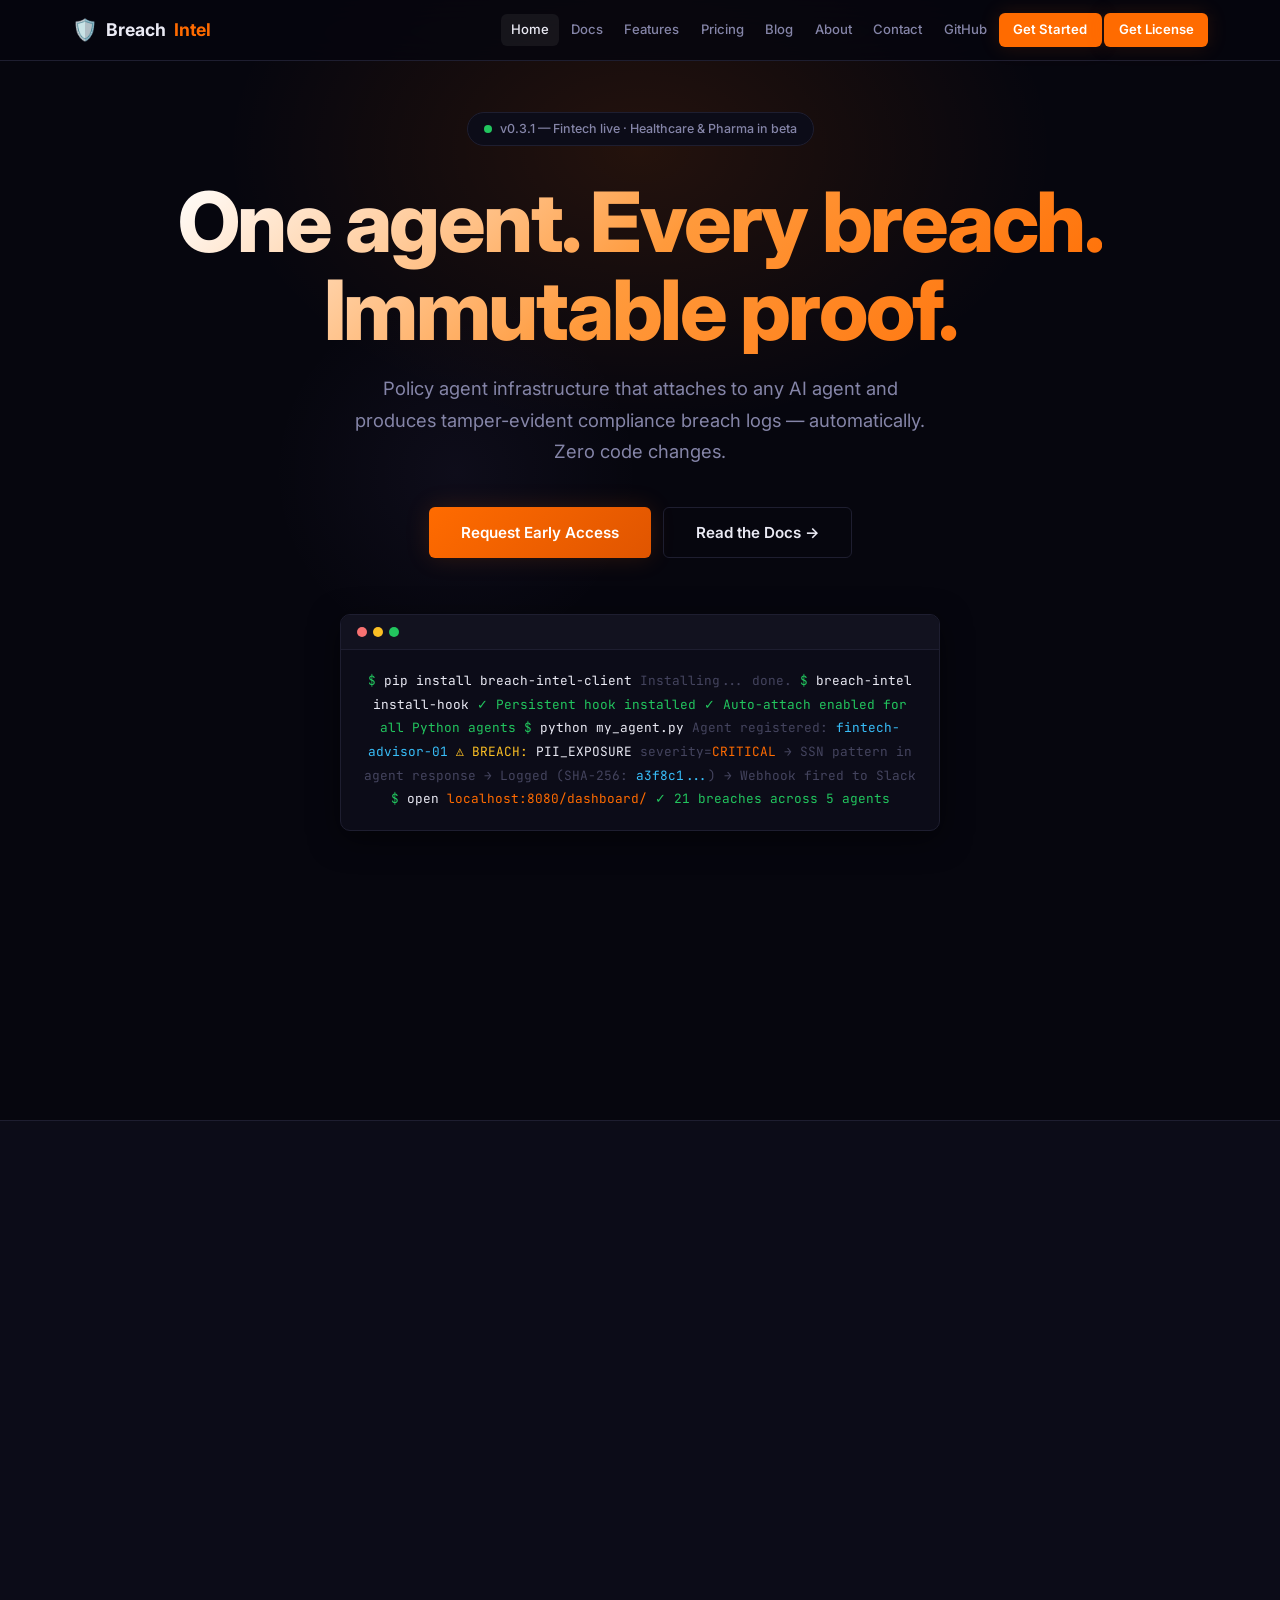
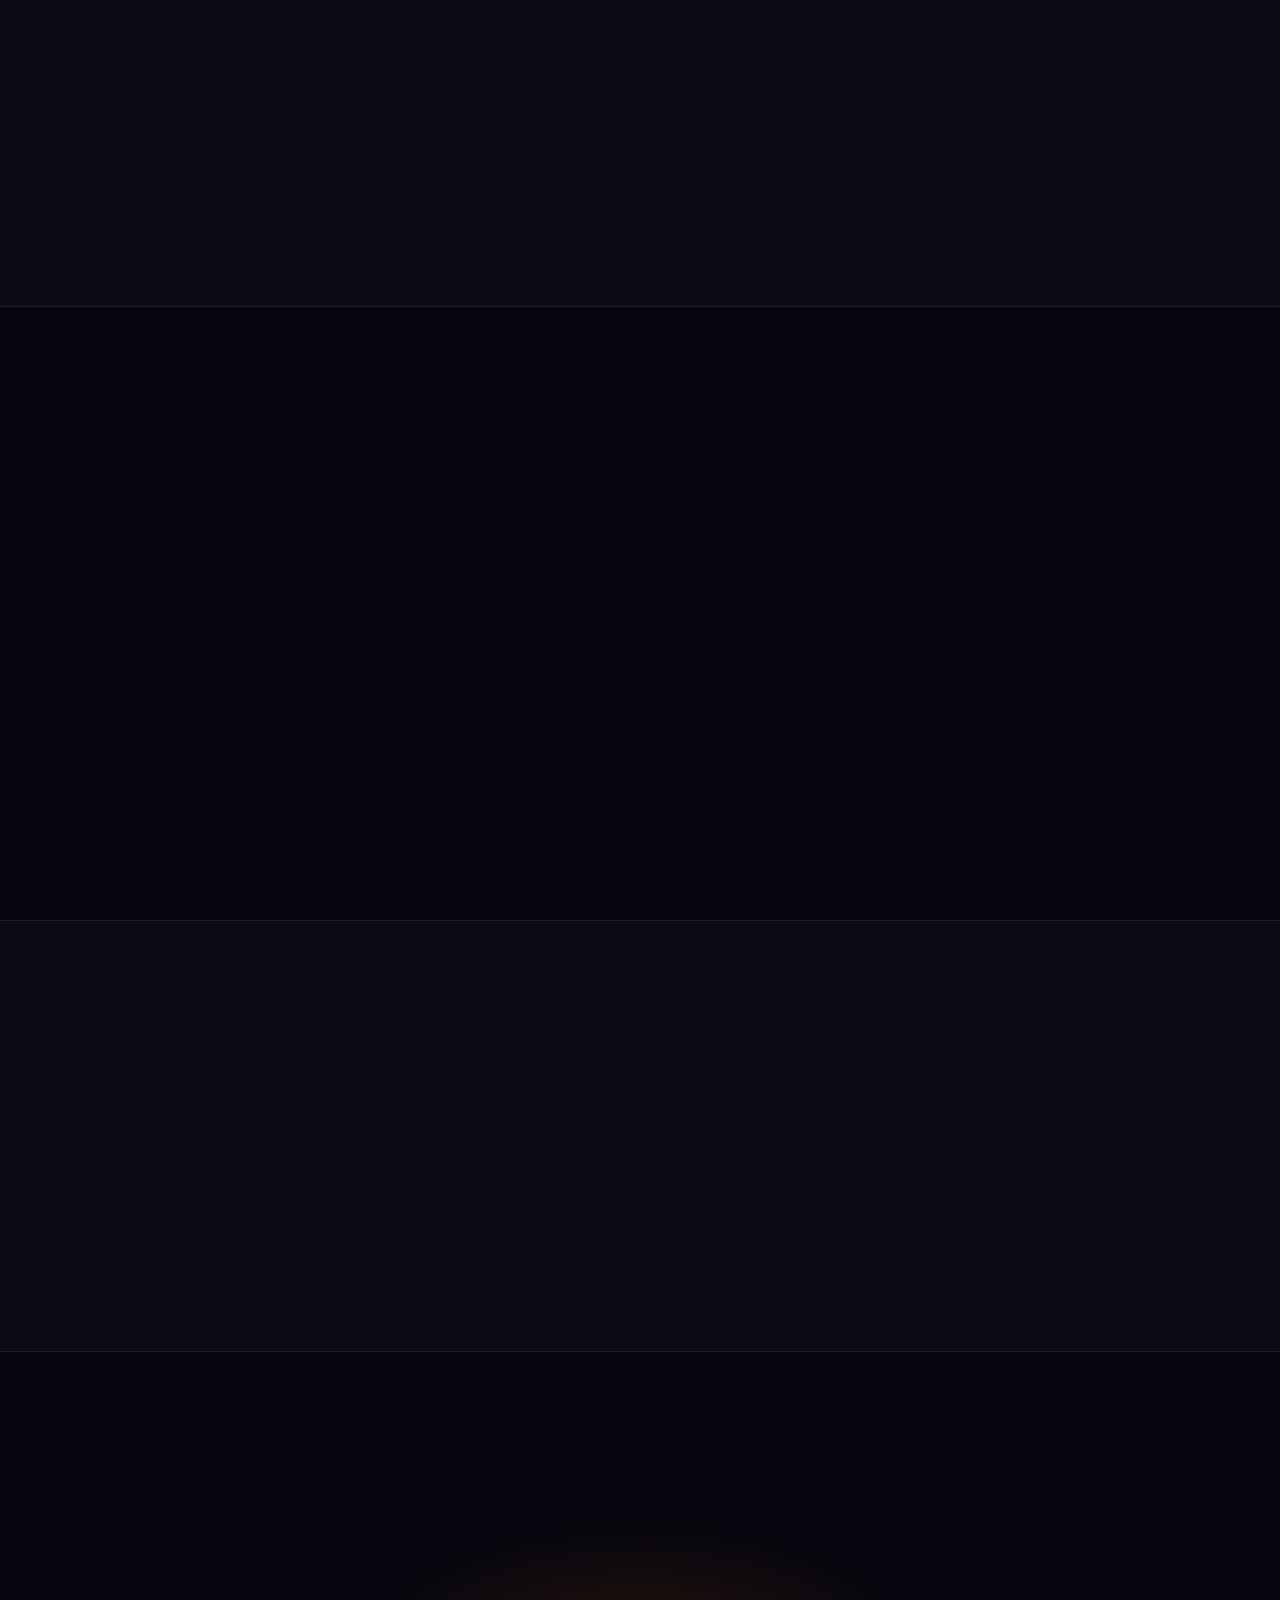
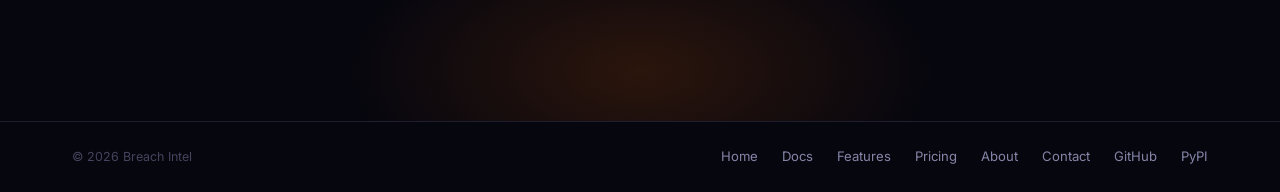
==== commit 0c877960: "Point all GitHub links to breach-intel-packages repo" ====
--- a/index.html
+++ b/index.html
@@ -253,7 +253,8 @@
         <a href="blog.html">Blog</a>
         <a href="about.html">About</a>
         <a href="contact.html">Contact</a>
-        <a href="https://github.com/ParthaMehtaOrg" target="_blank">GitHub</a>
+        <a href="https://github.com/ParthaMehtaOrg/breach-intel-packages" target="_blank">GitHub</a>
+        <a href="contact.html" class="nav-cta">Get Started</a>
         <a href="pricing.html" class="nav-cta">Get License</a>
       </div>
     </div>
@@ -498,7 +499,7 @@
         <a href="pricing.html">Pricing</a>
         <a href="about.html">About</a>
         <a href="contact.html">Contact</a>
-        <a href="https://github.com/ParthaMehtaOrg" target="_blank">GitHub</a>
+        <a href="https://github.com/ParthaMehtaOrg/breach-intel-packages" target="_blank">GitHub</a>
         <a href="https://pypi.org/project/breach-intel-client/" target="_blank">PyPI</a>
       </div>
     </div>
--- a/css/style.css
+++ b/css/style.css
@@ -0,0 +1,907 @@
+/* ═══════════════════════════════════════════════════════════
+   Breach Intel — Global Styles
+   Design: SuperFastClaw-inspired (dark navy, orange accent)
+   ═══════════════════════════════════════════════════════════ */
+
+/* ── Variables ── */
+:root {
+  /* Surfaces */
+  --bg:          #06060e;
+  --bg-surface:  #0c0c18;
+  --bg-elevated: #12121f;
+  --bg-card:     #0c0c18;
+  --bg-code:     #0a0a14;
+
+  /* Text */
+  --text:        #eaeaf4;
+  --text-secondary: #8585a8;
+  --text-tertiary:  #44445e;
+  --text-inverse:   #06060e;
+
+  /* Accent — vibrant orange */
+  --accent:       #ff6b00;
+  --accent-light: #ff9a3c;
+  --accent-bg:    rgba(255, 107, 0, 0.1);
+  --accent-bg-hover: rgba(255, 107, 0, 0.18);
+  --accent-glow:  rgba(255, 107, 0, 0.15);
+  --accent-glow-strong: rgba(255, 107, 0, 0.3);
+
+  /* Semantic */
+  --success:  #22c55e;
+  --warning:  #fbbf24;
+  --danger:   #f87171;
+  --info:     #38bdf8;
+  --purple:   #a78bfa;
+
+  /* Borders */
+  --border:       #1e1e30;
+  --border-light: #16162a;
+  --border-hover: #2a2a44;
+
+  /* Shadows */
+  --shadow-sm:  0 1px 3px rgba(0, 0, 0, 0.3);
+  --shadow-md:  0 4px 12px rgba(0, 0, 0, 0.4);
+  --shadow-lg:  0 8px 30px rgba(0, 0, 0, 0.5);
+  --shadow-xl:  0 16px 50px rgba(0, 0, 0, 0.6);
+
+  /* Radius */
+  --radius-sm:  6px;
+  --radius-md:  10px;
+  --radius-lg:  16px;
+  --radius-xl:  24px;
+  --radius-full: 100px;
+
+  /* Spacing */
+  --section-pad: 6rem 0;
+
+  /* Typography */
+  --font-body: 'Inter', -apple-system, BlinkMacSystemFont, 'Segoe UI', sans-serif;
+  --font-mono: 'JetBrains Mono', 'Fira Code', 'Consolas', monospace;
+
+  /* Transitions */
+  --ease: cubic-bezier(0.4, 0, 0.2, 1);
+}
+
+/* ── Reset ── */
+*, *::before, *::after { margin: 0; padding: 0; box-sizing: border-box; }
+
+html {
+  scroll-behavior: smooth;
+  -webkit-text-size-adjust: 100%;
+}
+
+body {
+  font-family: var(--font-body);
+  background: var(--bg);
+  color: var(--text);
+  line-height: 1.65;
+  overflow-x: hidden;
+  -webkit-font-smoothing: antialiased;
+  -moz-osx-font-smoothing: grayscale;
+}
+
+img { max-width: 100%; display: block; }
+a { color: inherit; text-decoration: none; }
+code, pre { font-family: var(--font-mono); }
+
+/* ── Layout ── */
+.container {
+  max-width: 1200px;
+  margin: 0 auto;
+  padding: 0 2rem;
+}
+.container-narrow {
+  max-width: 800px;
+  margin: 0 auto;
+  padding: 0 2rem;
+}
+
+/* ── Navigation ── */
+.nav {
+  position: fixed;
+  top: 0;
+  width: 100%;
+  z-index: 100;
+  background: rgba(6, 6, 14, 0.8);
+  backdrop-filter: blur(20px);
+  -webkit-backdrop-filter: blur(20px);
+  border-bottom: 1px solid var(--border);
+  padding: 0;
+  transition: background 0.3s var(--ease), box-shadow 0.3s var(--ease);
+}
+.nav.scrolled {
+  background: rgba(6, 6, 14, 0.95);
+  box-shadow: 0 1px 12px rgba(0,0,0,0.4);
+}
+.nav-inner {
+  max-width: 1200px;
+  margin: 0 auto;
+  padding: 0 2rem;
+  height: 60px;
+  display: flex;
+  align-items: center;
+  justify-content: space-between;
+}
+.nav-brand {
+  display: flex;
+  align-items: center;
+  gap: 0.5rem;
+  font-weight: 700;
+  font-size: 1.1rem;
+  color: var(--text);
+  text-decoration: none;
+}
+.nav-brand .icon { font-size: 1.3rem; }
+.nav-brand .highlight { color: var(--accent); }
+
+.nav-links {
+  display: flex;
+  align-items: center;
+  gap: 0.15rem;
+}
+.nav-links a {
+  padding: 0.35rem 0.6rem;
+  font-size: 0.82rem;
+  font-weight: 500;
+  color: var(--text-secondary);
+  border-radius: var(--radius-sm);
+  transition: all 0.2s var(--ease);
+}
+.nav-links a:hover,
+.nav-links a.active {
+  color: var(--text);
+  background: rgba(255, 255, 255, 0.06);
+}
+
+.nav-cta {
+  background: var(--accent) !important;
+  color: #fff !important;
+  font-weight: 600 !important;
+  padding: 0.4rem 0.9rem !important;
+  border-radius: var(--radius-sm) !important;
+  transition: all 0.2s var(--ease) !important;
+  box-shadow: 0 0 20px var(--accent-glow);
+}
+.nav-cta:hover {
+  background: var(--accent-light) !important;
+  transform: translateY(-1px) !important;
+  box-shadow: 0 0 30px var(--accent-glow-strong) !important;
+}
+
+/* Mobile menu */
+.nav-toggle {
+  display: none;
+  background: none;
+  border: none;
+  cursor: pointer;
+  padding: 0.5rem;
+  color: var(--text);
+}
+.nav-toggle svg { width: 24px; height: 24px; }
+
+/* ── Buttons ── */
+.btn {
+  display: inline-flex;
+  align-items: center;
+  gap: 0.5rem;
+  padding: 0.7rem 1.6rem;
+  border-radius: var(--radius-sm);
+  font-size: 0.9rem;
+  font-weight: 600;
+  font-family: var(--font-body);
+  text-decoration: none;
+  cursor: pointer;
+  border: none;
+  transition: all 0.2s var(--ease);
+  line-height: 1.4;
+}
+.btn-primary {
+  background: linear-gradient(135deg, var(--accent), #e05500);
+  color: #fff;
+  box-shadow: 0 0 25px var(--accent-glow);
+}
+.btn-primary:hover {
+  box-shadow: 0 0 35px var(--accent-glow-strong);
+  transform: translateY(-2px);
+}
+.btn-accent {
+  background: linear-gradient(135deg, var(--accent), #e05500);
+  color: #fff;
+  box-shadow: 0 0 25px var(--accent-glow);
+}
+.btn-accent:hover {
+  box-shadow: 0 0 35px var(--accent-glow-strong);
+  transform: translateY(-2px);
+}
+.btn-outline {
+  background: transparent;
+  color: var(--text);
+  border: 1px solid var(--border);
+}
+.btn-outline:hover {
+  border-color: var(--border-hover);
+  background: rgba(255, 255, 255, 0.03);
+  transform: translateY(-2px);
+}
+.btn-ghost {
+  background: transparent;
+  color: var(--accent);
+  padding: 0.5rem 0;
+}
+.btn-ghost:hover { color: var(--accent-light); }
+.btn-ghost .arrow { transition: transform 0.2s var(--ease); }
+.btn-ghost:hover .arrow { transform: translateX(4px); }
+
+.btn-sm { padding: 0.45rem 1rem; font-size: 0.82rem; }
+.btn-lg { padding: 0.85rem 2rem; font-size: 0.95rem; }
+
+/* ── Section ── */
+section { padding: var(--section-pad); }
+
+.section-eyebrow {
+  display: inline-flex;
+  align-items: center;
+  gap: 0.5rem;
+  font-size: 0.72rem;
+  text-transform: uppercase;
+  letter-spacing: 0.12em;
+  font-weight: 600;
+  color: var(--accent);
+  margin-bottom: 0.75rem;
+}
+.section-eyebrow .dot {
+  width: 6px; height: 6px;
+  border-radius: 50%;
+  background: var(--accent);
+}
+.section-title {
+  font-size: clamp(1.8rem, 3.5vw, 2.8rem);
+  font-weight: 800;
+  line-height: 1.12;
+  letter-spacing: -0.025em;
+  color: var(--text);
+}
+.section-title .accent { color: var(--accent); }
+.section-sub {
+  font-size: 1.05rem;
+  color: var(--text-secondary);
+  line-height: 1.7;
+  max-width: 580px;
+  margin-top: 1rem;
+}
+.section-header {
+  margin-bottom: 3.5rem;
+}
+.section-header.center {
+  text-align: center;
+  display: flex;
+  flex-direction: column;
+  align-items: center;
+}
+
+/* ── Cards ── */
+.card {
+  background: var(--bg-surface);
+  border: 1px solid var(--border);
+  border-radius: var(--radius-md);
+  padding: 1.8rem;
+  transition: all 0.25s var(--ease);
+}
+.card:hover {
+  border-color: var(--border-hover);
+  transform: translateY(-2px);
+  background: var(--bg-elevated);
+}
+.card-icon {
+  width: 42px;
+  height: 42px;
+  border-radius: var(--radius-sm);
+  display: flex;
+  align-items: center;
+  justify-content: center;
+  font-size: 1.3rem;
+  margin-bottom: 1.1rem;
+  background: var(--accent-bg);
+}
+.card-icon.green  { background: rgba(34, 197, 94, 0.12); }
+.card-icon.blue   { background: rgba(56, 189, 248, 0.12); }
+.card-icon.orange { background: rgba(255, 107, 0, 0.12); }
+.card-icon.red    { background: rgba(248, 113, 113, 0.12); }
+.card-icon.purple { background: rgba(167, 139, 250, 0.12); }
+
+.card h3 {
+  font-size: 0.95rem;
+  font-weight: 700;
+  margin-bottom: 0.5rem;
+  color: var(--text);
+}
+.card p {
+  font-size: 0.85rem;
+  color: var(--text-secondary);
+  line-height: 1.6;
+}
+
+/* ── Grid ── */
+.grid-2 { display: grid; grid-template-columns: repeat(2, 1fr); gap: 1rem; }
+.grid-3 { display: grid; grid-template-columns: repeat(3, 1fr); gap: 1rem; }
+.grid-4 { display: grid; grid-template-columns: repeat(4, 1fr); gap: 1rem; }
+
+/* ── Badge / Tag ── */
+.badge {
+  display: inline-flex;
+  align-items: center;
+  gap: 0.4rem;
+  padding: 0.3rem 0.8rem;
+  border-radius: var(--radius-full);
+  font-size: 0.75rem;
+  font-weight: 600;
+  border: 1px solid var(--border);
+  background: var(--bg-surface);
+  color: var(--text-secondary);
+}
+.badge.accent {
+  background: var(--accent-bg);
+  color: var(--accent);
+  border-color: rgba(255, 107, 0, 0.2);
+}
+.tag {
+  display: inline-block;
+  padding: 0.2rem 0.55rem;
+  border-radius: var(--radius-sm);
+  font-size: 0.7rem;
+  font-weight: 600;
+  font-family: var(--font-mono);
+  background: var(--bg-elevated);
+  color: var(--text-secondary);
+  border: 1px solid var(--border);
+}
+
+/* ── Terminal / Code ── */
+.terminal {
+  background: var(--bg-surface);
+  border: 1px solid var(--border);
+  border-radius: var(--radius-md);
+  overflow: hidden;
+  box-shadow: var(--shadow-lg);
+}
+.terminal-bar {
+  display: flex;
+  align-items: center;
+  gap: 6px;
+  padding: 0.75rem 1rem;
+  background: var(--bg-elevated);
+  border-bottom: 1px solid var(--border);
+}
+.terminal-dot { width: 10px; height: 10px; border-radius: 50%; }
+.terminal-dot.r { background: #f87171; }
+.terminal-dot.y { background: #fbbf24; }
+.terminal-dot.g { background: #22c55e; }
+.terminal-body {
+  padding: 1.2rem 1.4rem;
+  font-family: var(--font-mono);
+  font-size: 0.8rem;
+  line-height: 1.85;
+  color: var(--text-secondary);
+  overflow-x: auto;
+}
+.terminal-body .prompt { color: var(--success); }
+.terminal-body .cmd { color: var(--text); }
+.terminal-body .flag { color: var(--info); }
+.terminal-body .output { color: var(--text-tertiary); }
+.terminal-body .success { color: var(--success); }
+.terminal-body .warn { color: var(--warning); }
+.terminal-body .url { color: var(--accent); }
+.terminal-body .accent-text { color: var(--accent); }
+
+/* ── Stats ── */
+.stats-row {
+  display: grid;
+  grid-template-columns: repeat(auto-fit, minmax(140px, 1fr));
+  gap: 0;
+  border: 1px solid var(--border);
+  border-radius: var(--radius-lg);
+  background: var(--bg-surface);
+  overflow: hidden;
+}
+.stat {
+  padding: 1.5rem 1.2rem;
+  text-align: center;
+  border-right: 1px solid var(--border);
+}
+.stat:last-child { border-right: none; }
+.stat-value {
+  font-family: var(--font-mono);
+  font-size: 1.5rem;
+  font-weight: 700;
+  color: var(--text);
+}
+.stat-label {
+  font-size: 0.72rem;
+  text-transform: uppercase;
+  letter-spacing: 0.1em;
+  color: var(--text-tertiary);
+  margin-top: 0.25rem;
+  font-weight: 500;
+}
+
+/* ── Table ── */
+.table-wrap {
+  border: 1px solid var(--border);
+  border-radius: var(--radius-md);
+  overflow: hidden;
+  background: var(--bg-surface);
+}
+.table-wrap table {
+  width: 100%;
+  border-collapse: collapse;
+}
+.table-wrap th {
+  text-align: left;
+  padding: 0.85rem 1.2rem;
+  font-size: 0.75rem;
+  text-transform: uppercase;
+  letter-spacing: 0.08em;
+  color: var(--text-tertiary);
+  background: var(--bg-elevated);
+  border-bottom: 1px solid var(--border);
+  font-weight: 600;
+}
+.table-wrap td {
+  padding: 0.8rem 1.2rem;
+  font-size: 0.88rem;
+  border-bottom: 1px solid var(--border);
+  color: var(--text-secondary);
+}
+.table-wrap tr:last-child td { border-bottom: none; }
+.table-wrap tr:hover td { background: rgba(255, 255, 255, 0.02); }
+
+.check { color: var(--success); font-weight: 600; }
+.cross { color: var(--text-tertiary); }
+
+/* ── Form ── */
+.form-group {
+  margin-bottom: 1.2rem;
+}
+.form-group label {
+  display: block;
+  font-size: 0.82rem;
+  font-weight: 600;
+  margin-bottom: 0.4rem;
+  color: var(--text);
+}
+.form-input {
+  width: 100%;
+  padding: 0.7rem 1rem;
+  border: 1px solid var(--border);
+  border-radius: var(--radius-sm);
+  font-family: var(--font-body);
+  font-size: 0.9rem;
+  color: var(--text);
+  background: var(--bg-surface);
+  transition: border-color 0.2s var(--ease), box-shadow 0.2s var(--ease);
+  outline: none;
+}
+.form-input:focus {
+  border-color: var(--accent);
+  box-shadow: 0 0 0 3px var(--accent-bg);
+}
+.form-input::placeholder { color: var(--text-tertiary); }
+textarea.form-input {
+  resize: vertical;
+  min-height: 140px;
+}
+select.form-input {
+  appearance: none;
+  background-image: url("data:image/svg+xml,%3Csvg xmlns='http://www.w3.org/2000/svg' width='12' height='12' viewBox='0 0 12 12'%3E%3Cpath fill='%238585a8' d='M6 8L1 3h10z'/%3E%3C/svg%3E");
+  background-repeat: no-repeat;
+  background-position: right 1rem center;
+  padding-right: 2.5rem;
+}
+
+/* ── Footer ── */
+.footer {
+  background: var(--bg-surface);
+  border-top: 1px solid var(--border);
+  padding: 4rem 0 2rem;
+}
+.footer-grid {
+  display: grid;
+  grid-template-columns: 2fr 1fr 1fr 1fr;
+  gap: 3rem;
+  margin-bottom: 3rem;
+}
+.footer-brand {
+  display: flex;
+  align-items: center;
+  gap: 0.5rem;
+  font-weight: 700;
+  font-size: 1.1rem;
+  margin-bottom: 1rem;
+  color: var(--text);
+}
+.footer-brand .icon { font-size: 1.3rem; }
+.footer-desc {
+  font-size: 0.85rem;
+  color: var(--text-tertiary);
+  line-height: 1.7;
+  max-width: 300px;
+}
+.footer h4 {
+  font-size: 0.72rem;
+  text-transform: uppercase;
+  letter-spacing: 0.1em;
+  color: var(--text-tertiary);
+  margin-bottom: 1rem;
+  font-weight: 600;
+}
+.footer-link {
+  display: block;
+  font-size: 0.85rem;
+  color: var(--text-secondary);
+  margin-bottom: 0.6rem;
+  transition: color 0.2s;
+}
+.footer-link:hover { color: var(--text); }
+.footer-bottom {
+  border-top: 1px solid var(--border);
+  padding-top: 1.5rem;
+  display: flex;
+  align-items: center;
+  justify-content: space-between;
+}
+.footer-copy {
+  font-size: 0.78rem;
+  color: var(--text-tertiary);
+}
+.footer-socials {
+  display: flex;
+  gap: 1.5rem;
+}
+.footer-socials a {
+  color: var(--text-tertiary);
+  font-size: 0.82rem;
+  transition: color 0.2s;
+}
+.footer-socials a:hover { color: var(--text); }
+
+/* ── Hero ── */
+.hero {
+  min-height: 100vh;
+  display: flex;
+  align-items: center;
+  padding: 7rem 0 4rem;
+  position: relative;
+  overflow: hidden;
+}
+.hero::before {
+  content: '';
+  position: absolute;
+  top: -100px;
+  left: 50%;
+  transform: translateX(-50%);
+  width: 800px;
+  height: 600px;
+  background: radial-gradient(ellipse, rgba(255, 107, 0, 0.1) 0%, transparent 65%);
+  pointer-events: none;
+}
+.hero::after {
+  content: '';
+  position: absolute;
+  top: 200px;
+  left: -200px;
+  width: 500px;
+  height: 500px;
+  background: radial-gradient(ellipse, rgba(167, 139, 250, 0.05) 0%, transparent 65%);
+  pointer-events: none;
+}
+.hero-content {
+  position: relative;
+  z-index: 1;
+}
+.hero-layout {
+  display: grid;
+  grid-template-columns: 1fr 1fr;
+  gap: 3.5rem;
+  align-items: center;
+}
+.hero h1 {
+  font-size: clamp(2.6rem, 5.5vw, 3.8rem);
+  font-weight: 800;
+  line-height: 1.08;
+  letter-spacing: -0.03em;
+  margin-bottom: 1.2rem;
+  background: linear-gradient(135deg, #fff 0%, var(--accent-light) 60%, var(--accent) 100%);
+  -webkit-background-clip: text;
+  -webkit-text-fill-color: transparent;
+  background-clip: text;
+}
+.hero .sub {
+  font-size: 1.1rem;
+  color: var(--text-secondary);
+  line-height: 1.7;
+  margin-bottom: 2rem;
+  max-width: 480px;
+}
+.hero-ctas {
+  display: flex;
+  gap: 0.75rem;
+  flex-wrap: wrap;
+}
+
+/* ── Page Header ── */
+.page-header {
+  padding: 8.5rem 0 3.5rem;
+  text-align: center;
+  background: var(--bg-surface);
+  border-bottom: 1px solid var(--border);
+  position: relative;
+  overflow: hidden;
+}
+.page-header::before {
+  content: '';
+  position: absolute;
+  top: -100px;
+  left: 50%;
+  transform: translateX(-50%);
+  width: 600px;
+  height: 400px;
+  background: radial-gradient(ellipse, rgba(255, 107, 0, 0.06) 0%, transparent 65%);
+  pointer-events: none;
+}
+.page-header h1 {
+  font-size: clamp(2rem, 4vw, 2.8rem);
+  font-weight: 800;
+  letter-spacing: -0.02em;
+  margin-bottom: 0.75rem;
+  position: relative;
+}
+.page-header p {
+  font-size: 1.05rem;
+  color: var(--text-secondary);
+  max-width: 550px;
+  margin: 0 auto;
+  position: relative;
+}
+
+/* ── Pricing ── */
+.pricing-grid {
+  display: grid;
+  grid-template-columns: repeat(3, 1fr);
+  gap: 1.25rem;
+  align-items: start;
+}
+.pricing-card {
+  background: var(--bg-surface);
+  border: 1px solid var(--border);
+  border-radius: var(--radius-lg);
+  padding: 2.5rem 2rem;
+  text-align: center;
+  transition: all 0.25s var(--ease);
+  position: relative;
+}
+.pricing-card:hover {
+  border-color: var(--border-hover);
+  transform: translateY(-3px);
+}
+.pricing-card.featured {
+  border-color: var(--accent);
+  box-shadow: 0 0 40px var(--accent-glow);
+}
+.pricing-card.featured::before {
+  content: 'Most Popular';
+  position: absolute;
+  top: -12px;
+  left: 50%;
+  transform: translateX(-50%);
+  background: var(--accent);
+  color: #fff;
+  font-size: 0.7rem;
+  font-weight: 700;
+  padding: 0.25rem 1rem;
+  border-radius: var(--radius-full);
+  text-transform: uppercase;
+  letter-spacing: 0.06em;
+}
+.pricing-card h3 {
+  font-size: 1.05rem;
+  font-weight: 700;
+  margin-bottom: 0.4rem;
+}
+.pricing-card .price {
+  font-size: 2.8rem;
+  font-weight: 800;
+  margin: 1rem 0 0.25rem;
+  letter-spacing: -0.03em;
+  color: var(--text);
+}
+.pricing-card .price span {
+  font-size: 1rem;
+  font-weight: 500;
+  color: var(--text-tertiary);
+}
+.pricing-card .period {
+  font-size: 0.82rem;
+  color: var(--text-tertiary);
+  margin-bottom: 1.5rem;
+}
+.pricing-features {
+  text-align: left;
+  list-style: none;
+  margin: 1.5rem 0;
+}
+.pricing-features li {
+  padding: 0.4rem 0;
+  font-size: 0.85rem;
+  color: var(--text-secondary);
+  display: flex;
+  align-items: flex-start;
+  gap: 0.5rem;
+}
+.pricing-features li::before {
+  content: '✓';
+  color: var(--success);
+  font-weight: 700;
+  flex-shrink: 0;
+}
+
+/* ── Blog ── */
+.blog-grid {
+  display: grid;
+  grid-template-columns: repeat(auto-fill, minmax(340px, 1fr));
+  gap: 1.25rem;
+}
+.blog-card {
+  background: var(--bg-surface);
+  border: 1px solid var(--border);
+  border-radius: var(--radius-md);
+  overflow: hidden;
+  transition: all 0.25s var(--ease);
+}
+.blog-card:hover {
+  border-color: var(--border-hover);
+  transform: translateY(-2px);
+}
+.blog-card-img {
+  height: 180px;
+  background: linear-gradient(135deg, var(--bg-elevated), var(--accent-bg));
+  display: flex;
+  align-items: center;
+  justify-content: center;
+  font-size: 3rem;
+}
+.blog-card-body { padding: 1.5rem; }
+.blog-card-meta {
+  display: flex;
+  align-items: center;
+  gap: 0.6rem;
+  font-size: 0.75rem;
+  color: var(--text-tertiary);
+  margin-bottom: 0.6rem;
+}
+.blog-card h3 {
+  font-size: 1.05rem;
+  font-weight: 700;
+  margin-bottom: 0.5rem;
+  line-height: 1.35;
+  color: var(--text);
+}
+.blog-card p {
+  font-size: 0.85rem;
+  color: var(--text-secondary);
+  line-height: 1.6;
+}
+
+/* ── Team ── */
+.team-grid {
+  display: grid;
+  grid-template-columns: repeat(auto-fill, minmax(220px, 1fr));
+  gap: 1.25rem;
+}
+.team-card {
+  text-align: center;
+  background: var(--bg-surface);
+  border: 1px solid var(--border);
+  border-radius: var(--radius-md);
+  padding: 2rem 1.5rem;
+  transition: all 0.25s var(--ease);
+}
+.team-card:hover {
+  border-color: var(--border-hover);
+  transform: translateY(-2px);
+}
+.team-avatar {
+  width: 72px;
+  height: 72px;
+  border-radius: 50%;
+  background: var(--accent-bg);
+  display: flex;
+  align-items: center;
+  justify-content: center;
+  font-size: 1.2rem;
+  font-weight: 700;
+  color: var(--accent);
+  margin: 0 auto 1rem;
+  border: 1px solid var(--border);
+  font-family: var(--font-mono);
+}
+.team-card h4 {
+  font-size: 0.95rem;
+  font-weight: 700;
+  margin-bottom: 0.2rem;
+  color: var(--text);
+}
+.team-card .role {
+  font-size: 0.78rem;
+  color: var(--accent);
+  font-weight: 600;
+  margin-bottom: 0.5rem;
+}
+.team-card .bio {
+  font-size: 0.8rem;
+  color: var(--text-secondary);
+  line-height: 1.5;
+}
+
+/* ── Alternating Section BG ── */
+.bg-warm {
+  background: var(--bg-surface);
+  border-top: 1px solid var(--border);
+  border-bottom: 1px solid var(--border);
+}
+.bg-white { background: var(--bg); }
+
+/* ── Animations ── */
+.fade-in {
+  opacity: 0;
+  transform: translateY(16px);
+  transition: opacity 0.5s var(--ease), transform 0.5s var(--ease);
+}
+.fade-in.visible {
+  opacity: 1;
+  transform: translateY(0);
+}
+
+/* ── Pulse ── */
+@keyframes pulse {
+  0%, 100% { opacity: 1; }
+  50% { opacity: 0.4; }
+}
+
+/* ── Responsive ── */
+@media (max-width: 968px) {
+  .hero-layout { grid-template-columns: 1fr; gap: 2.5rem; }
+  .pricing-grid { grid-template-columns: 1fr; max-width: 400px; margin: 0 auto; }
+  .footer-grid { grid-template-columns: 1fr 1fr; gap: 2rem; }
+  .grid-3 { grid-template-columns: 1fr; }
+  .grid-4 { grid-template-columns: repeat(2, 1fr); }
+}
+
+@media (max-width: 768px) {
+  :root { --section-pad: 4rem 0; }
+  .nav-links { display: none; }
+  .nav-links.open {
+    display: flex;
+    flex-direction: column;
+    position: absolute;
+    top: 60px;
+    left: 0;
+    width: 100%;
+    background: var(--bg);
+    border-bottom: 1px solid var(--border);
+    padding: 1rem 2rem;
+    box-shadow: var(--shadow-lg);
+  }
+  .nav-toggle { display: block; }
+  .grid-2 { grid-template-columns: 1fr; }
+  .grid-4 { grid-template-columns: 1fr; }
+  .stats-row { grid-template-columns: repeat(3, 1fr); }
+  .blog-grid { grid-template-columns: 1fr; }
+  .footer-grid { grid-template-columns: 1fr; }
+  .footer-bottom { flex-direction: column; gap: 1rem; text-align: center; }
+  .hero { min-height: auto; padding: 7rem 0 3rem; }
+}
+
+@media (max-width: 480px) {
+  .stats-row { grid-template-columns: repeat(2, 1fr); }
+  .container { padding: 0 1.25rem; }
+}
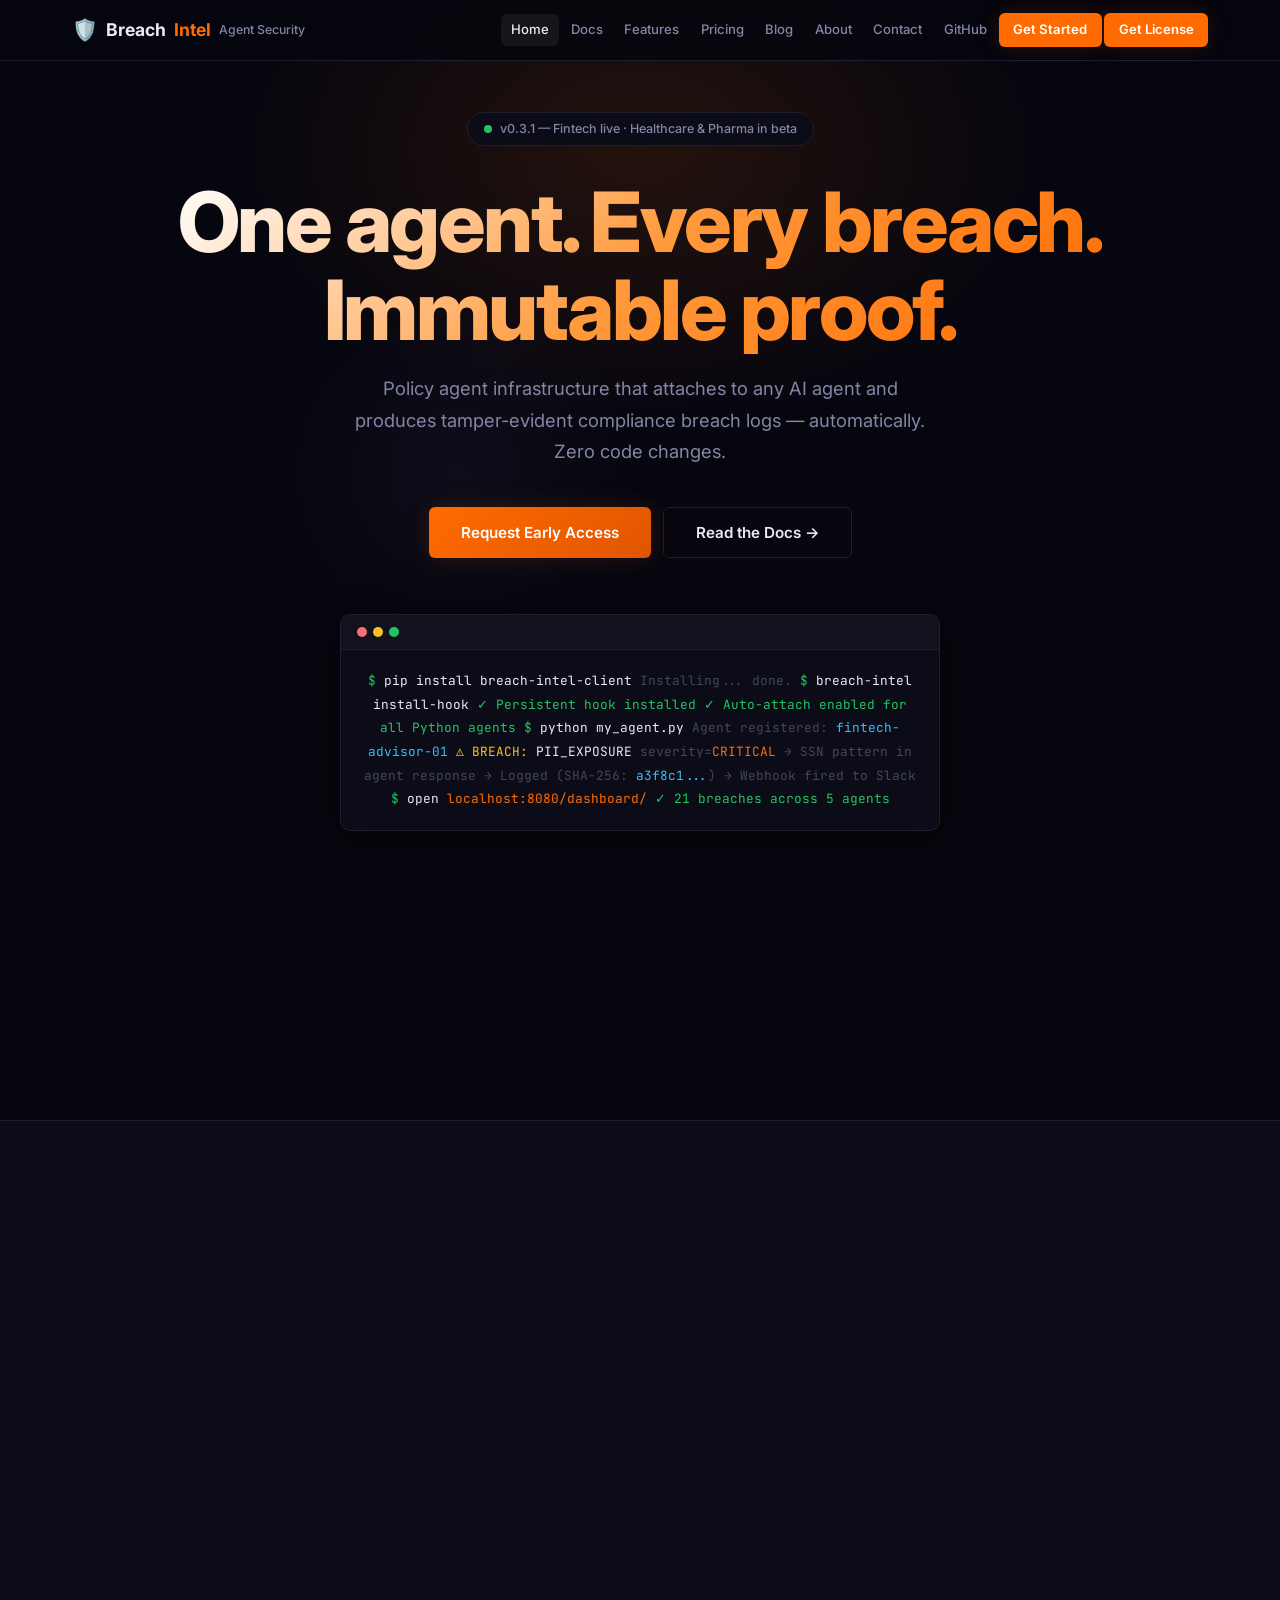
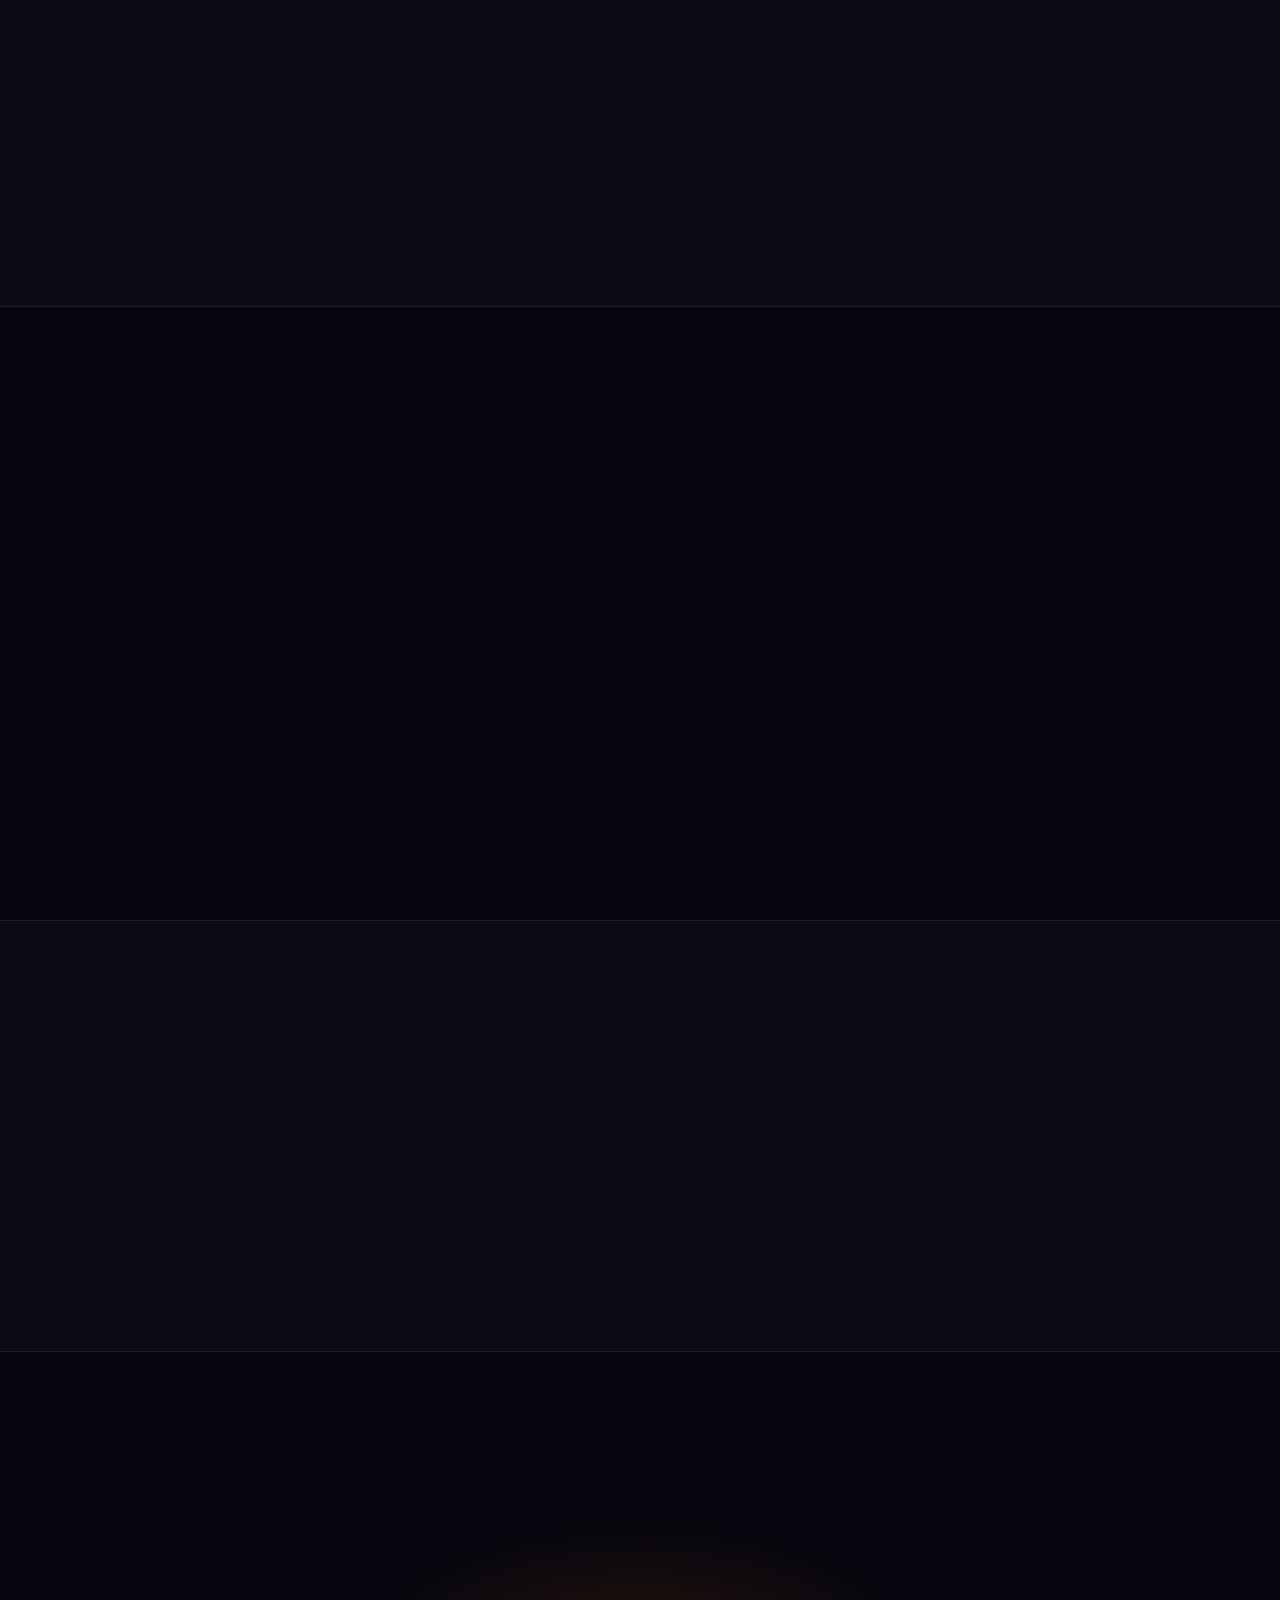
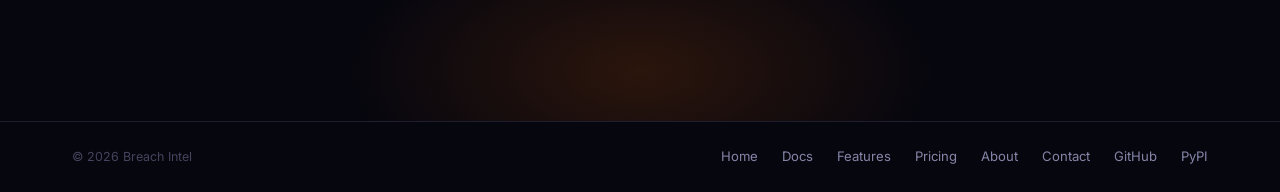
==== commit 89027d68: "Add 'Agent Security' to product name across all pages (titles + nav brand)" ====
--- a/index.html
+++ b/index.html
@@ -3,7 +3,7 @@
 <head>
   <meta charset="UTF-8">
   <meta name="viewport" content="width=device-width, initial-scale=1.0">
-  <title>Breach Intel — The Audit Layer for AI Agents</title>
+  <title>Breach Intel — Agent Security | The Audit Layer for AI Agents</title>
   <meta name="description" content="Policy agent infrastructure that attaches to any AI agent and produces tamper-evident breach audit logs — automatically. Zero code changes.">
   <meta property="og:title" content="Breach Intel — The Audit Layer for AI Agents">
   <meta property="og:description" content="Attach to any AI agent. Log every compliance breach. Immutably. Zero code changes.">
@@ -240,7 +240,7 @@
   <nav class="nav">
     <div class="nav-inner">
       <a href="index.html" class="nav-brand">
-        <span class="icon">🛡️</span> Breach<span class="highlight">Intel</span>
+        <span class="icon">🛡️</span> Breach<span class="highlight">Intel</span> <span style="font-size:0.7em;color:var(--text-secondary);font-weight:500;">Agent Security</span>
       </a>
       <button class="nav-toggle" aria-label="Menu" aria-expanded="false">
         <svg viewBox="0 0 24 24" fill="none" stroke="currentColor" stroke-width="2"><path d="M4 6h16M4 12h16M4 18h16"/></svg>
